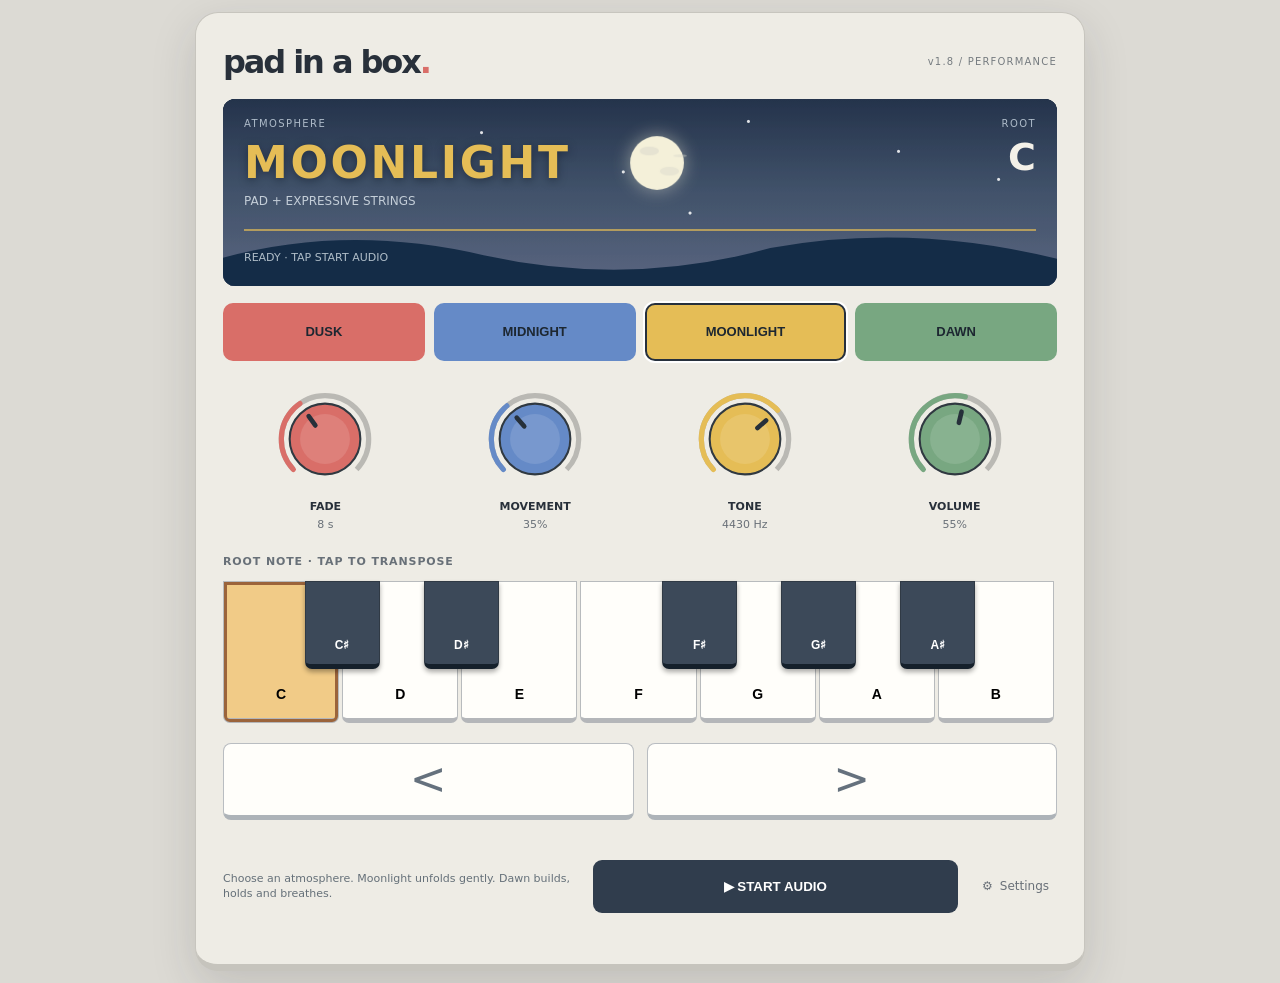
==== index.html @ be61c3ed "Restore compact Play page by removing full-viewport arrow expansion" ====
<!DOCTYPE html>
<html lang="en"><head><meta charset="utf-8"/><meta content="width=device-width,initial-scale=1,viewport-fit=cover" name="viewport"/><meta content="#eae8e1" name="theme-color"/><title>Pad in a Box · not Jack</title><style>.meter{display:block;font:12px ui-monospace,monospace;margin:8px 0;color:#45685c;}
:root{font:14px/1.4 system-ui,-apple-system,Segoe UI,sans-serif;color:#28303a;background:#dcdad4}*{box-sizing:border-box}body{margin:0;padding:12px;min-height:100vh;display:grid;place-items:center}.device{width:min(890px,100%);background:#eeece5;border:1px solid #c7c5be;border-bottom:7px solid #c6c4bd;border-radius:23px;padding:clamp(14px,3vw,27px);box-shadow:0 15px 45px #20222a25}.top{display:flex;justify-content:space-between;gap:8px;align-items:center;margin-bottom:14px}.brand{font-size:clamp(21px,4vw,32px);font-weight:800;letter-spacing:-.065em}.dot{color:#d96e68}.meta{font-size:10px;letter-spacing:.12em;color:#767c80}.display{--accent:#658ac7;background:#26303e;border-radius:12px;color:#f4f1e8;padding:18px 21px;min-height:145px;box-shadow:inset 0 3px 10px #12182385}.readout{display:flex;justify-content:space-between;align-items:start}.eyebrow{font-size:10px;letter-spacing:.14em;color:#aebbc9}.display h1{margin:1px 0 0;color:var(--accent);font-size:clamp(28px,5vw,44px);letter-spacing:.06em}.display .desc{font-size:12px;color:#c4ced8}.root-display{text-align:right}.root-display strong{font-size:38px}.wave{width:100%;height:28px;margin-top:6px}.status{font-size:11px;min-height:18px;color:#afbdc8}.stagebar{display:grid;grid-template-columns:repeat(4,1fr);gap:9px;margin:17px 0}.stage{min-height:58px;padding:8px 1px;border:2px solid transparent;border-radius:10px;background:var(--color);color:#1d2731;font-weight:800;font-size:clamp(10px,2vw,13px);cursor:pointer}.stage[aria-pressed=true]{border-color:#26303d;box-shadow:0 0 0 2px #fff}.stage.queued{outline:3px dashed #404a54;outline-offset:2px}.controls{display:grid;grid-template-columns:repeat(4,minmax(0,1fr));gap:5px;padding:9px 0}.control{text-align:center}.control label{display:block;font-size:11px;font-weight:700;margin-top:5px}.value{font-size:11px;color:#697078;margin-top:3px}.knob{appearance:none;border:0;background:none;width:min(100%,104px);aspect-ratio:1;display:block;margin:auto;padding:0;touch-action:none;cursor:ns-resize}.knob svg{width:100%;height:100%}.knob.adjusting .cap{stroke-width:4;filter:brightness(1.06)}.knob.adjusting{filter:drop-shadow(0 2px 4px #20222a45)}.knob .track{fill:none;stroke:#bab9b4;stroke-width:5}.knob .progress{fill:none;stroke:var(--accent);stroke-width:5;stroke-linecap:round}.knob .cap{fill:var(--accent);stroke:#303941;stroke-width:2}.knob .pointer{transform-origin:50px 50px;transform:rotate(var(--angle));stroke:#26303a;stroke-width:4.5;stroke-linecap:round}.legend{font-size:11px;letter-spacing:.08em;color:#687078;font-weight:800;margin:12px 0 8px}.keyboard{display:grid;grid-template-columns:repeat(12,minmax(0,1fr));gap:4px}.note{border:1px solid #b8bbbd;border-bottom:5px solid #b4b6b9;background:#fffefa;border-radius:6px;min-width:0;min-height:57px;font-size:clamp(8px,1.6vw,12px);font-weight:700;cursor:pointer}.note.black{background:#3c4959;color:#fff;border-color:#303a45}.note[aria-pressed=true]{outline:3px solid #d89b68;outline-offset:-4px}.stepper{display:grid;grid-template-columns:1fr 1fr;gap:13px;margin-top:19px}.step{min-height:77px;border:1.5px solid #b9bdc1;border-bottom:5px solid #adb3b8;background:#fffefa;border-radius:8px;font:400 44px/1 system-ui;color:#65717d;cursor:pointer;touch-action:manipulation}.step:disabled{opacity:.35;cursor:not-allowed}.step:active:not(:disabled){transform:translateY(2px);border-bottom-width:3px}.pending{height:22px;padding-top:5px;font-size:11px;color:#5f6974;text-align:center}.footer{display:flex;justify-content:space-between;align-items:center;gap:12px;margin-top:14px}.play{border:0;border-radius:9px;background:#303d4d;color:white;min-height:53px;min-width:150px;font-weight:800;cursor:pointer}.hint{font-size:11px;color:#657079;max-width:520px}.alert{font-size:11px;color:#b66a48;margin-top:9px;min-height:15px}button:focus-visible{outline:3px solid #e58f5d;outline-offset:3px}@media(max-width:550px){body{display:block;padding:5px}.device{border-radius:14px;padding:12px}.stagebar{gap:5px}.stage{min-height:51px}.display{padding:14px;min-height:129px}.knob{max-width:82px}.control label{font-size:10px}.note{min-height:54px}.stepper{gap:9px}.footer{flex-direction:column-reverse;align-items:stretch}.play{width:100%}.hint{text-align:center}}

.keyboard{display:block;position:relative;height:142px;margin:12px 0 20px;isolation:isolate}.keyboard .note{position:absolute;bottom:0;left:calc(var(--key-position)*100%/7);width:calc(100%/7 - 3px);height:142px;min-height:0;border-radius:0 0 7px 7px;display:flex;align-items:flex-end;justify-content:center;padding-bottom:16px;font-size:14px;touch-action:manipulation}.keyboard .note.black{z-index:2;top:0;bottom:auto;left:calc(var(--key-position)*100%/7 - 4.5%);width:9%;height:88px;min-height:0;border-bottom:5px solid #15202b;box-shadow:0 3px 5px #0005;padding-bottom:12px;font-size:12px}.keyboard .note[aria-pressed=true]{background:#f1cb87;outline:3px solid #9b643b;outline-offset:-4px}.keyboard .note.black[aria-pressed=true]{background:#92623f;color:#fff}.keyboard .note:focus-visible{outline:3px solid #db8849;outline-offset:-4px}.performance-footer{display:flex;align-items:center;gap:16px;margin-top:18px}.performance-footer .play{flex:1}.performance-footer .hint{flex:1}@media(max-width:550px){.keyboard{height:126px}.keyboard .note{height:126px}.keyboard .note.black{height:78px;font-size:10px}.performance-footer{flex-direction:column}.performance-footer .play{width:100%}}

.utility{display:flex;justify-content:flex-end;margin-top:8px}.settings{position:relative}.settings summary{list-style:none;cursor:pointer;min-height:44px;display:flex;align-items:center;gap:7px;color:#697078;font-size:12px;padding:8px}.settings summary::-webkit-details-marker{display:none}.settings-panel{position:absolute;right:0;bottom:100%;background:#fffefa;border:1px solid #c7c5be;border-radius:12px;padding:6px;min-width:170px;box-shadow:0 8px 24px #20222a25;z-index:5}.settings-panel a,.settings-panel button{display:flex;align-items:center;width:100%;min-height:44px;padding:10px 12px;font:inherit;color:#28303a;background:none;border:0;border-radius:7px;text-decoration:none;cursor:pointer;text-align:left}.settings-panel a:hover,.settings-panel button:hover{background:#eeece5}summary:focus-visible,a:focus-visible{outline:3px solid #e58f5d;outline-offset:2px}.help-dialog{width:min(540px,calc(100% - 24px));max-height:85vh;overflow:auto;border:1px solid #c7c5be;border-radius:18px;padding:24px;background:#eeece5;color:#28303a}.help-dialog::backdrop{background:#19212bab}.help-heading{display:flex;justify-content:space-between;align-items:center;gap:16px}.help-heading h2{margin:0;font-size:26px;letter-spacing:-.04em}.help-close{min-width:44px;min-height:44px;background:#fffefa;border:1px solid #c7c5be;border-radius:8px;cursor:pointer;font-size:22px}.help-dialog p{line-height:1.6}.help-stages{display:grid;gap:10px;margin:20px 0}.help-stage{border-left:5px solid var(--stage-color);background:#fffefa;border-radius:7px;padding:10px 14px}.help-stage strong{display:block}.help-stage p{margin:4px 0;font-size:13px}.help-brand{font-size:12px;color:#697078}

.performance-footer .utility{margin:0;flex:0 0 auto}.performance-footer .settings-panel{bottom:calc(100% + 10px)}
@media(max-width:700px),(max-height:500px){
 body{display:block;min-height:100dvh;padding-bottom:calc(100px + env(safe-area-inset-bottom,0px))}
 .performance-footer{position:fixed;left:0;right:0;bottom:0;z-index:10;margin:0;display:flex;flex-direction:row;align-items:center;gap:10px;background:#eeece5;border-top:1px solid #c7c5be;box-shadow:0 -4px 20px #20222a15;padding:10px max(12px,env(safe-area-inset-right,0px)) calc(10px + env(safe-area-inset-bottom,0px)) max(12px,env(safe-area-inset-left,0px))}
 .performance-footer .hint{display:none}.performance-footer .play{flex:1;width:auto;min-width:0;min-height:52px}.performance-footer .settings summary{min-height:48px}.performance-footer .utility{flex:0 0 auto}
 .device{margin:0 auto}.help-dialog{max-height:calc(100dvh - 32px)}
}
</style><link rel="stylesheet" href="sky.css?v=1.8"></head><body><main class="device"><header class="top"><div class="brand">pad in a box<span class="dot">.</span></div><div class="meta">v1.8 / PERFORMANCE</div></header><section class="display" id="display"><div class="sky-illustration" aria-hidden="true"><canvas class="sky-canvas" id="skyCanvas"></canvas><div class="sky-glow"></div><div class="sky-stars"></div><div class="sky-sun"></div><div class="sky-moon" id="skyMoon"></div><svg class="sky-hills" viewBox="0 0 800 130" preserveAspectRatio="none"><path d="M0 75 Q120 9 250 70 Q390 132 525 56 Q659 7 800 77 L800 130 L0 130 Z"/></svg></div><div class="readout"><div><div class="eyebrow">ATMOSPHERE</div><h1 id="stageTitle">MIDNIGHT</h1><div class="desc" id="stageDesc">QUIET DRONE · PAD ONLY</div></div><div class="root-display"><div class="eyebrow">ROOT</div><strong id="rootText">D</strong></div></div><svg aria-hidden="true" class="wave" preserveaspectratio="none" viewbox="0 0 500 28"><path d="M0 14 Q20 1 40 14 T80 14 T120 14 T160 14 T200 14 T240 14 T280 14 T320 14 T360 14 T400 14 T440 14 T480 14 T520 14" fill="none" stroke="var(--accent)" stroke-width="2"></path><path d="M0 14 Q13 23 26 14 T52 14 T78 14 T104 14 T130 14 T156 14 T182 14 T208 14 T234 14 T260 14 T286 14 T312 14 T338 14 T364 14 T390 14 T416 14 T442 14 T468 14 T494 14" fill="none" opacity=".4" stroke="var(--accent)"></path></svg><div class="status" id="status">READY · TAP START AUDIO</div></section><div class="stagebar" id="stagebar"><button class="stage" data-id="0" style="--color:#d96e68">DUSK</button><button class="stage" data-id="1" style="--color:#658ac7">MIDNIGHT</button><button class="stage" data-id="2" style="--color:#e5bd56">MOONLIGHT</button><button class="stage" data-id="3" style="--color:#78a781">DAWN</button></div><div class="controls" id="controls"></div><div class="legend">ROOT NOTE · TAP TO TRANSPOSE</div><div class="keyboard" id="keyboard"></div><div class="stepper"><button aria-label="Previous stage" class="step" id="left">&lt;</button><button aria-label="Next stage" class="step" id="right">&gt;</button></div><div aria-live="polite" class="pending" id="pending" role="status"></div><div class="performance-footer"><div class="hint">Choose an atmosphere. Moonlight unfolds gently. Dawn builds, holds and breathes.</div><button class="play" id="play">▶ START AUDIO</button><div class="utility"><details class="settings" id="settingsMenu"><summary aria-label="Settings"><span aria-hidden="true">⚙</span> Settings</summary><nav class="settings-panel" aria-label="Settings"><a href="mix.html">Mixer ↗</a><button type="button" id="openHelp">Help</button></nav></details></div></div><div class="alert" id="alert" role="alert"></div><span hidden="" id="celloPhrase"></span>
<dialog class="help-dialog" id="helpDialog" aria-labelledby="helpTitle"><div class="help-heading"><h2 id="helpTitle">pad in a box.</h2><button type="button" class="help-close" id="closeHelp" aria-label="Close help">×</button></div><div class="help-brand">by not Jack</div><p>Your solo musician’s companion—a generative keyboard player. Choose your key, tap Start Audio, and move between atmospheres as you play.</p><div class="help-stages"><div class="help-stage" style="--stage-color:#d96e68"><strong>Dusk · step left</strong><p>Drone and piano fill the space when you take a break from playing.</p></div><div class="help-stage" style="--stage-color:#658ac7"><strong>Midnight · your starting point</strong><p>A quiet drone to play over. The simplest accompaniment.</p></div><div class="help-stage" style="--stage-color:#e5bd56"><strong>Moonlight · open up</strong><p>Cello and violin join the drone. Try it for a chorus. The cello opens on the upper root.</p></div><div class="help-stage" style="--stage-color:#78a781"><strong>Dawn · lift further</strong><p>Organ and strings build together, with high tremolos at the peak. In Mixer, adjust Dawn timing or hold the peak for a longer bridge.</p></div></div><p><strong>Fade</strong> controls how slowly sounds leave. <strong>Movement</strong> adds motion to the drone. <strong>Tone</strong> opens or closes the overall low-pass filter. <strong>Volume</strong> sets the output level.</p><p>Use Left/Down to move back a stage and Right/Up to move forward. Arrow keys adjust a focused knob. Use the piano keys to choose your song’s key. In <strong>Settings → Mixer</strong>, balance the instruments and copy or export your mix recipe.</p></dialog></main><script src="mix-core.js?v=1.9"></script><script src="app.js?v=1.9"></script><script src="violin-ui.js?v=1.7"></script><script src="ensemble.js?v=1.7.2"></script><script src="performance-ui.js?v=2"></script><script src="sky.js?v=1.8"></script><script type="module" src="performance-strings.js?v=3"></script><script src="audio-waveform.js?v=1"></script><script src="stage-keys.js?v=1"></script></body></html>
---- sky.css ----
/* Stage sky: visual-only layer, independent of the original Web Audio engine. */
.device{--sky:#658ac7;--skydeep:#192e4c;--horizon:#355c88;--stage-accent:#658ac7;transition:box-shadow 1.8s ease}
.device[data-sky="0"]{--sky:#d96e68;--skydeep:#623f58;--horizon:#9d6566;--stage-accent:#d96e68}
.device[data-sky="1"]{--sky:#658ac7;--skydeep:#12253d;--horizon:#294566;--stage-accent:#658ac7}
.device[data-sky="2"]{--sky:#e5bd56;--skydeep:#25344c;--horizon:#5a6580;--stage-accent:#e5bd56}
.device[data-sky="3"]{--sky:#78a781;--skydeep:#569aa6;--horizon:#a1bfa3;--stage-accent:#78a781}
.display{position:relative;overflow:hidden;isolation:isolate;background:#12253d;min-height:185px}
.display:before{content:"";position:absolute;inset:0;z-index:-2;background:transparent}
.sky-illustration{position:absolute;inset:0;z-index:-1;pointer-events:none;overflow:hidden;background:#12253d}.sky-canvas{position:absolute;inset:0;width:100%;height:100%;display:block;z-index:0}
.sky-glow{position:absolute;inset:0;z-index:1;background:radial-gradient(ellipse at 50% 90%,#ffe6ac 0%,transparent 65%);opacity:0;transition:opacity 5.2s ease}.device[data-sky="0"] .sky-glow{opacity:.17}.device[data-sky="3"] .sky-glow{opacity:.22}
.sky-stars{position:absolute;inset:0;z-index:1;background-image:radial-gradient(circle at 12% 30%,#fff 1px,transparent 2px),radial-gradient(circle at 31% 18%,#fff 1px,transparent 2px),radial-gradient(circle at 48% 39%,#fff 1px,transparent 2px),radial-gradient(circle at 63% 12%,#fff 1px,transparent 2px),radial-gradient(circle at 81% 28%,#fff 1px,transparent 2px),radial-gradient(circle at 93% 43%,#fff 1px,transparent 2px),radial-gradient(circle at 56% 61%,#fff 1px,transparent 2px);opacity:0;transition:opacity 4s ease}
.sky-hills{position:absolute;bottom:-1px;left:0;width:100%;height:36%;fill:#142c47;opacity:1;z-index:3;transition:fill 4.8s ease}
.sky-sun,.sky-moon{position:absolute;border-radius:50%;left:49%;top:25%;z-index:2;will-change:transform,opacity;transition:transform 4.6s cubic-bezier(.36,0,.22,1),opacity 4.6s ease,background-color 4.6s ease}
.sky-sun{width:82px;height:82px;background:#ffe4a1;box-shadow:0 0 40px #ffd57b7a}
.sky-moon{width:56px;height:56px;background:#f4f0d9;box-shadow:0 0 19px #f4f0d977}
.sky-moon:before{content:"";position:absolute;inset:11px 26px 36px 10px;border-radius:50%;background:#d9d8cc88;box-shadow:21px 21px 0 0 #d9d8cc77,32px 5px 0 -3px #d9d8cc77}
/* The sun is anchored over the centre valley across every stage.
   Dusk -> Midnight: it drops straight behind the hills.
   Moonlight -> Dawn: it rises straight up from behind the hills.
   The mountains paint ABOVE both orbs to obscure them at the horizon. */
.device[data-orbs="0"] .sky-sun{opacity:1;transform:translate(-50%,88px)}
.device[data-orbs="1"] .sky-sun{opacity:0;transform:translate(-50%,174px)}
.device[data-orbs="2"] .sky-sun{opacity:0;transform:translate(-50%,174px)}
.device[data-orbs="3"] .sky-sun{opacity:1;transform:translate(-50%,38px)}
/* Moon traces an arc into view from behind the mountain silhouette. */
.device[data-sky="0"] .sky-moon{opacity:0;transform:translate(96px,170px) scale(.8)}
.device[data-sky="1"] .sky-moon{opacity:0;transform:translate(96px,170px) scale(.8)}
.device[data-sky="2"] .sky-moon{opacity:1;transform:translate(-3px,-11px) scale(.96)}
.device[data-sky="3"] .sky-moon{opacity:0;transform:translate(-92px,-108px) scale(.82)}
.device[data-sky="1"] .sky-stars,.device[data-sky="2"] .sky-stars{opacity:.85}.device[data-sky="3"] .sky-stars{opacity:.18}
.device[data-sky="0"] .sky-hills{fill:#53384a}.device[data-sky="3"] .sky-hills{fill:#387f81}
.display .readout,.display .wave,.display .status{position:relative;z-index:1}.display .readout{min-height:93px}.display .readout h1{text-shadow:0 2px 8px #111a2988;transition:color 4.6s ease}.display .desc,.display .eyebrow,.display .root-display strong,.display .status{transition:color 4.6s ease}.display .wave{opacity:.68}.display .wave path{transition:stroke 4.6s ease,opacity 4.6s ease}

@media(max-width:570px){.display{min-height:165px}.sky-sun{width:62px;height:62px}.sky-moon{width:44px;height:44px}.meta{display:none}}
@media(prefers-reduced-motion:reduce){.sky-sun,.sky-moon,.sky-stars,.sky-glow,.display,.display:before,.display .wave path,.display .readout h1,.display .desc,.display .eyebrow,.display .root-display strong,.display .status,.sky-hills{transition-duration:.01ms!important}}
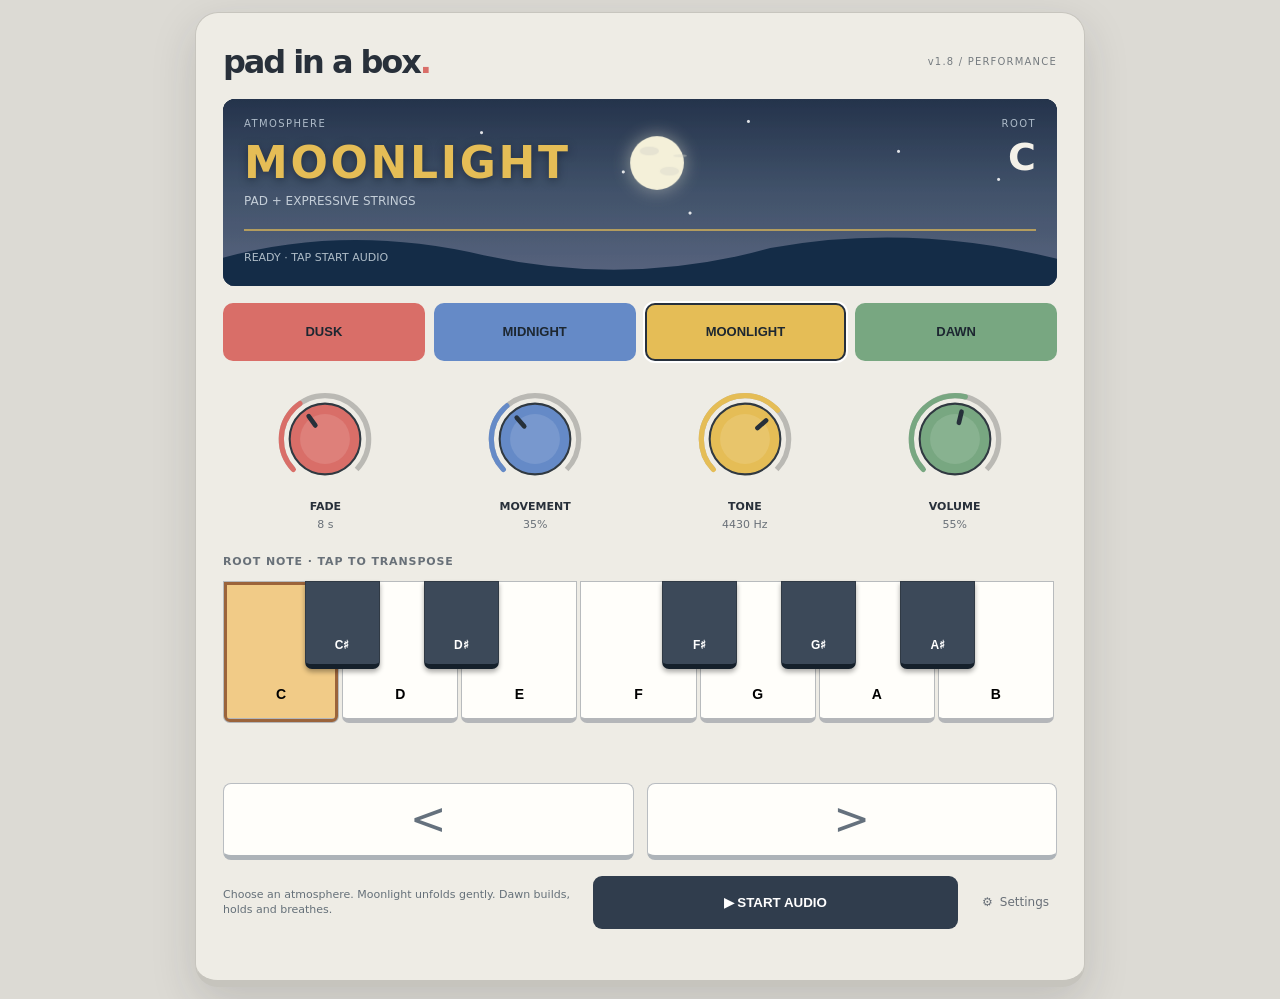
==== commit 3fdd24a0: "Keep previous and next stage controls visible in mobile transport bar" ====
--- a/index.html
+++ b/index.html
@@ -13,5 +13,16 @@
  .performance-footer .hint{display:none}.performance-footer .play{flex:1;width:auto;min-width:0;min-height:52px}.performance-footer .settings summary{min-height:48px}.performance-footer .utility{flex:0 0 auto}
  .device{margin:0 auto}.help-dialog{max-height:calc(100dvh - 32px)}
 }
-</style><link rel="stylesheet" href="sky.css?v=1.8"></head><body><main class="device"><header class="top"><div class="brand">pad in a box<span class="dot">.</span></div><div class="meta">v1.8 / PERFORMANCE</div></header><section class="display" id="display"><div class="sky-illustration" aria-hidden="true"><canvas class="sky-canvas" id="skyCanvas"></canvas><div class="sky-glow"></div><div class="sky-stars"></div><div class="sky-sun"></div><div class="sky-moon" id="skyMoon"></div><svg class="sky-hills" viewBox="0 0 800 130" preserveAspectRatio="none"><path d="M0 75 Q120 9 250 70 Q390 132 525 56 Q659 7 800 77 L800 130 L0 130 Z"/></svg></div><div class="readout"><div><div class="eyebrow">ATMOSPHERE</div><h1 id="stageTitle">MIDNIGHT</h1><div class="desc" id="stageDesc">QUIET DRONE · PAD ONLY</div></div><div class="root-display"><div class="eyebrow">ROOT</div><strong id="rootText">D</strong></div></div><svg aria-hidden="true" class="wave" preserveaspectratio="none" viewbox="0 0 500 28"><path d="M0 14 Q20 1 40 14 T80 14 T120 14 T160 14 T200 14 T240 14 T280 14 T320 14 T360 14 T400 14 T440 14 T480 14 T520 14" fill="none" stroke="var(--accent)" stroke-width="2"></path><path d="M0 14 Q13 23 26 14 T52 14 T78 14 T104 14 T130 14 T156 14 T182 14 T208 14 T234 14 T260 14 T286 14 T312 14 T338 14 T364 14 T390 14 T416 14 T442 14 T468 14 T494 14" fill="none" opacity=".4" stroke="var(--accent)"></path></svg><div class="status" id="status">READY · TAP START AUDIO</div></section><div class="stagebar" id="stagebar"><button class="stage" data-id="0" style="--color:#d96e68">DUSK</button><button class="stage" data-id="1" style="--color:#658ac7">MIDNIGHT</button><button class="stage" data-id="2" style="--color:#e5bd56">MOONLIGHT</button><button class="stage" data-id="3" style="--color:#78a781">DAWN</button></div><div class="controls" id="controls"></div><div class="legend">ROOT NOTE · TAP TO TRANSPOSE</div><div class="keyboard" id="keyboard"></div><div class="stepper"><button aria-label="Previous stage" class="step" id="left">&lt;</button><button aria-label="Next stage" class="step" id="right">&gt;</button></div><div aria-live="polite" class="pending" id="pending" role="status"></div><div class="performance-footer"><div class="hint">Choose an atmosphere. Moonlight unfolds gently. Dawn builds, holds and breathes.</div><button class="play" id="play">▶ START AUDIO</button><div class="utility"><details class="settings" id="settingsMenu"><summary aria-label="Settings"><span aria-hidden="true">⚙</span> Settings</summary><nav class="settings-panel" aria-label="Settings"><a href="mix.html">Mixer ↗</a><button type="button" id="openHelp">Help</button></nav></details></div></div><div class="alert" id="alert" role="alert"></div><span hidden="" id="celloPhrase"></span>
+</style><link rel="stylesheet" href="sky.css?v=1.8"><style>
+/* Keep stage stepping reachable above the mobile transport and Safari safe area. */
+.performance-footer{flex-wrap:wrap}
+.performance-footer>.stepper{flex:0 0 100%;width:100%;margin:0}
+@media(max-width:700px),(max-height:500px){
+ body{padding-bottom:calc(160px + env(safe-area-inset-bottom,0px))}
+ .performance-footer{display:grid;grid-template-columns:minmax(0,1fr) auto;gap:8px 10px}
+ .performance-footer>.stepper{grid-column:1/-1;display:grid;grid-template-columns:1fr 1fr;gap:10px;margin:0}
+ .performance-footer .step{height:52px;min-height:52px;font-size:32px;color:#65717d}
+ .performance-footer .play{width:100%}
+}
+</style></head><body><main class="device"><header class="top"><div class="brand">pad in a box<span class="dot">.</span></div><div class="meta">v1.8 / PERFORMANCE</div></header><section class="display" id="display"><div class="sky-illustration" aria-hidden="true"><canvas class="sky-canvas" id="skyCanvas"></canvas><div class="sky-glow"></div><div class="sky-stars"></div><div class="sky-sun"></div><div class="sky-moon" id="skyMoon"></div><svg class="sky-hills" viewBox="0 0 800 130" preserveAspectRatio="none"><path d="M0 75 Q120 9 250 70 Q390 132 525 56 Q659 7 800 77 L800 130 L0 130 Z"/></svg></div><div class="readout"><div><div class="eyebrow">ATMOSPHERE</div><h1 id="stageTitle">MIDNIGHT</h1><div class="desc" id="stageDesc">QUIET DRONE · PAD ONLY</div></div><div class="root-display"><div class="eyebrow">ROOT</div><strong id="rootText">D</strong></div></div><svg aria-hidden="true" class="wave" preserveaspectratio="none" viewbox="0 0 500 28"><path d="M0 14 Q20 1 40 14 T80 14 T120 14 T160 14 T200 14 T240 14 T280 14 T320 14 T360 14 T400 14 T440 14 T480 14 T520 14" fill="none" stroke="var(--accent)" stroke-width="2"></path><path d="M0 14 Q13 23 26 14 T52 14 T78 14 T104 14 T130 14 T156 14 T182 14 T208 14 T234 14 T260 14 T286 14 T312 14 T338 14 T364 14 T390 14 T416 14 T442 14 T468 14 T494 14" fill="none" opacity=".4" stroke="var(--accent)"></path></svg><div class="status" id="status">READY · TAP START AUDIO</div></section><div class="stagebar" id="stagebar"><button class="stage" data-id="0" style="--color:#d96e68">DUSK</button><button class="stage" data-id="1" style="--color:#658ac7">MIDNIGHT</button><button class="stage" data-id="2" style="--color:#e5bd56">MOONLIGHT</button><button class="stage" data-id="3" style="--color:#78a781">DAWN</button></div><div class="controls" id="controls"></div><div class="legend">ROOT NOTE · TAP TO TRANSPOSE</div><div class="keyboard" id="keyboard"></div><div aria-live="polite" class="pending" id="pending" role="status"></div><div class="performance-footer"><div class="stepper"><button aria-label="Previous stage" class="step" id="left">&lt;</button><button aria-label="Next stage" class="step" id="right">&gt;</button></div><div class="hint">Choose an atmosphere. Moonlight unfolds gently. Dawn builds, holds and breathes.</div><button class="play" id="play">▶ START AUDIO</button><div class="utility"><details class="settings" id="settingsMenu"><summary aria-label="Settings"><span aria-hidden="true">⚙</span> Settings</summary><nav class="settings-panel" aria-label="Settings"><a href="mix.html">Mixer ↗</a><button type="button" id="openHelp">Help</button></nav></details></div></div><div class="alert" id="alert" role="alert"></div><span hidden="" id="celloPhrase"></span>
 <dialog class="help-dialog" id="helpDialog" aria-labelledby="helpTitle"><div class="help-heading"><h2 id="helpTitle">pad in a box.</h2><button type="button" class="help-close" id="closeHelp" aria-label="Close help">×</button></div><div class="help-brand">by not Jack</div><p>Your solo musician’s companion—a generative keyboard player. Choose your key, tap Start Audio, and move between atmospheres as you play.</p><div class="help-stages"><div class="help-stage" style="--stage-color:#d96e68"><strong>Dusk · step left</strong><p>Drone and piano fill the space when you take a break from playing.</p></div><div class="help-stage" style="--stage-color:#658ac7"><strong>Midnight · your starting point</strong><p>A quiet drone to play over. The simplest accompaniment.</p></div><div class="help-stage" style="--stage-color:#e5bd56"><strong>Moonlight · open up</strong><p>Cello and violin join the drone. Try it for a chorus. The cello opens on the upper root.</p></div><div class="help-stage" style="--stage-color:#78a781"><strong>Dawn · lift further</strong><p>Organ and strings build together, with high tremolos at the peak. In Mixer, adjust Dawn timing or hold the peak for a longer bridge.</p></div></div><p><strong>Fade</strong> controls how slowly sounds leave. <strong>Movement</strong> adds motion to the drone. <strong>Tone</strong> opens or closes the overall low-pass filter. <strong>Volume</strong> sets the output level.</p><p>Use Left/Down to move back a stage and Right/Up to move forward. Arrow keys adjust a focused knob. Use the piano keys to choose your song’s key. In <strong>Settings → Mixer</strong>, balance the instruments and copy or export your mix recipe.</p></dialog></main><script src="mix-core.js?v=1.9"></script><script src="app.js?v=1.9"></script><script src="violin-ui.js?v=1.7"></script><script src="ensemble.js?v=1.7.2"></script><script src="performance-ui.js?v=2"></script><script src="sky.js?v=1.8"></script><script type="module" src="performance-strings.js?v=3"></script><script src="audio-waveform.js?v=1"></script><script src="stage-keys.js?v=1"></script></body></html>
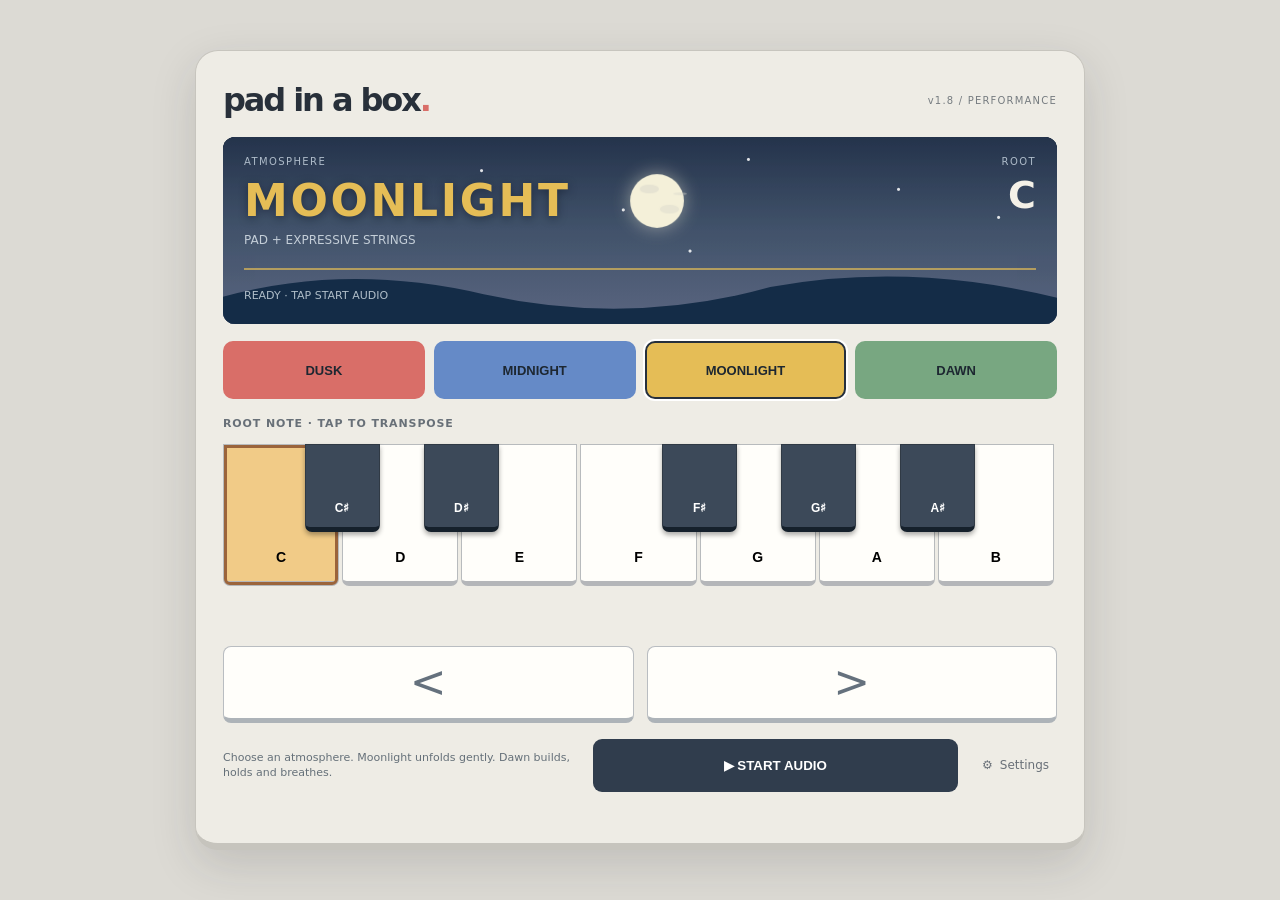
==== commit 34a207fa: "Move knobs below keyboard, hide on short screens, and move Mixer to direct /mixer route" ====
--- a/index.html
+++ b/index.html
@@ -24,5 +24,5 @@
  .performance-footer .step{height:52px;min-height:52px;font-size:32px;color:#65717d}
  .performance-footer .play{width:100%}
 }
-</style></head><body><main class="device"><header class="top"><div class="brand">pad in a box<span class="dot">.</span></div><div class="meta">v1.8 / PERFORMANCE</div></header><section class="display" id="display"><div class="sky-illustration" aria-hidden="true"><canvas class="sky-canvas" id="skyCanvas"></canvas><div class="sky-glow"></div><div class="sky-stars"></div><div class="sky-sun"></div><div class="sky-moon" id="skyMoon"></div><svg class="sky-hills" viewBox="0 0 800 130" preserveAspectRatio="none"><path d="M0 75 Q120 9 250 70 Q390 132 525 56 Q659 7 800 77 L800 130 L0 130 Z"/></svg></div><div class="readout"><div><div class="eyebrow">ATMOSPHERE</div><h1 id="stageTitle">MIDNIGHT</h1><div class="desc" id="stageDesc">QUIET DRONE · PAD ONLY</div></div><div class="root-display"><div class="eyebrow">ROOT</div><strong id="rootText">D</strong></div></div><svg aria-hidden="true" class="wave" preserveaspectratio="none" viewbox="0 0 500 28"><path d="M0 14 Q20 1 40 14 T80 14 T120 14 T160 14 T200 14 T240 14 T280 14 T320 14 T360 14 T400 14 T440 14 T480 14 T520 14" fill="none" stroke="var(--accent)" stroke-width="2"></path><path d="M0 14 Q13 23 26 14 T52 14 T78 14 T104 14 T130 14 T156 14 T182 14 T208 14 T234 14 T260 14 T286 14 T312 14 T338 14 T364 14 T390 14 T416 14 T442 14 T468 14 T494 14" fill="none" opacity=".4" stroke="var(--accent)"></path></svg><div class="status" id="status">READY · TAP START AUDIO</div></section><div class="stagebar" id="stagebar"><button class="stage" data-id="0" style="--color:#d96e68">DUSK</button><button class="stage" data-id="1" style="--color:#658ac7">MIDNIGHT</button><button class="stage" data-id="2" style="--color:#e5bd56">MOONLIGHT</button><button class="stage" data-id="3" style="--color:#78a781">DAWN</button></div><div class="controls" id="controls"></div><div class="legend">ROOT NOTE · TAP TO TRANSPOSE</div><div class="keyboard" id="keyboard"></div><div aria-live="polite" class="pending" id="pending" role="status"></div><div class="performance-footer"><div class="stepper"><button aria-label="Previous stage" class="step" id="left">&lt;</button><button aria-label="Next stage" class="step" id="right">&gt;</button></div><div class="hint">Choose an atmosphere. Moonlight unfolds gently. Dawn builds, holds and breathes.</div><button class="play" id="play">▶ START AUDIO</button><div class="utility"><details class="settings" id="settingsMenu"><summary aria-label="Settings"><span aria-hidden="true">⚙</span> Settings</summary><nav class="settings-panel" aria-label="Settings"><a href="mix.html">Mixer ↗</a><button type="button" id="openHelp">Help</button></nav></details></div></div><div class="alert" id="alert" role="alert"></div><span hidden="" id="celloPhrase"></span>
-<dialog class="help-dialog" id="helpDialog" aria-labelledby="helpTitle"><div class="help-heading"><h2 id="helpTitle">pad in a box.</h2><button type="button" class="help-close" id="closeHelp" aria-label="Close help">×</button></div><div class="help-brand">by not Jack</div><p>Your solo musician’s companion—a generative keyboard player. Choose your key, tap Start Audio, and move between atmospheres as you play.</p><div class="help-stages"><div class="help-stage" style="--stage-color:#d96e68"><strong>Dusk · step left</strong><p>Drone and piano fill the space when you take a break from playing.</p></div><div class="help-stage" style="--stage-color:#658ac7"><strong>Midnight · your starting point</strong><p>A quiet drone to play over. The simplest accompaniment.</p></div><div class="help-stage" style="--stage-color:#e5bd56"><strong>Moonlight · open up</strong><p>Cello and violin join the drone. Try it for a chorus. The cello opens on the upper root.</p></div><div class="help-stage" style="--stage-color:#78a781"><strong>Dawn · lift further</strong><p>Organ and strings build together, with high tremolos at the peak. In Mixer, adjust Dawn timing or hold the peak for a longer bridge.</p></div></div><p><strong>Fade</strong> controls how slowly sounds leave. <strong>Movement</strong> adds motion to the drone. <strong>Tone</strong> opens or closes the overall low-pass filter. <strong>Volume</strong> sets the output level.</p><p>Use Left/Down to move back a stage and Right/Up to move forward. Arrow keys adjust a focused knob. Use the piano keys to choose your song’s key. In <strong>Settings → Mixer</strong>, balance the instruments and copy or export your mix recipe.</p></dialog></main><script src="mix-core.js?v=1.9"></script><script src="app.js?v=1.9"></script><script src="violin-ui.js?v=1.7"></script><script src="ensemble.js?v=1.7.2"></script><script src="performance-ui.js?v=2"></script><script src="sky.js?v=1.8"></script><script type="module" src="performance-strings.js?v=3"></script><script src="audio-waveform.js?v=1"></script><script src="stage-keys.js?v=1"></script></body></html>+</style><style>#controls[hidden]{display:none!important}</style></head><body><main class="device"><header class="top"><div class="brand">pad in a box<span class="dot">.</span></div><div class="meta">v1.8 / PERFORMANCE</div></header><section class="display" id="display"><div class="sky-illustration" aria-hidden="true"><canvas class="sky-canvas" id="skyCanvas"></canvas><div class="sky-glow"></div><div class="sky-stars"></div><div class="sky-sun"></div><div class="sky-moon" id="skyMoon"></div><svg class="sky-hills" viewBox="0 0 800 130" preserveAspectRatio="none"><path d="M0 75 Q120 9 250 70 Q390 132 525 56 Q659 7 800 77 L800 130 L0 130 Z"/></svg></div><div class="readout"><div><div class="eyebrow">ATMOSPHERE</div><h1 id="stageTitle">MIDNIGHT</h1><div class="desc" id="stageDesc">QUIET DRONE · PAD ONLY</div></div><div class="root-display"><div class="eyebrow">ROOT</div><strong id="rootText">D</strong></div></div><svg aria-hidden="true" class="wave" preserveaspectratio="none" viewbox="0 0 500 28"><path d="M0 14 Q20 1 40 14 T80 14 T120 14 T160 14 T200 14 T240 14 T280 14 T320 14 T360 14 T400 14 T440 14 T480 14 T520 14" fill="none" stroke="var(--accent)" stroke-width="2"></path><path d="M0 14 Q13 23 26 14 T52 14 T78 14 T104 14 T130 14 T156 14 T182 14 T208 14 T234 14 T260 14 T286 14 T312 14 T338 14 T364 14 T390 14 T416 14 T442 14 T468 14 T494 14" fill="none" opacity=".4" stroke="var(--accent)"></path></svg><div class="status" id="status">READY · TAP START AUDIO</div></section><div class="stagebar" id="stagebar"><button class="stage" data-id="0" style="--color:#d96e68">DUSK</button><button class="stage" data-id="1" style="--color:#658ac7">MIDNIGHT</button><button class="stage" data-id="2" style="--color:#e5bd56">MOONLIGHT</button><button class="stage" data-id="3" style="--color:#78a781">DAWN</button></div><div class="legend">ROOT NOTE · TAP TO TRANSPOSE</div><div class="keyboard" id="keyboard"></div><div class="controls" id="controls"></div><div aria-live="polite" class="pending" id="pending" role="status"></div><div class="performance-footer"><div class="stepper"><button aria-label="Previous stage" class="step" id="left">&lt;</button><button aria-label="Next stage" class="step" id="right">&gt;</button></div><div class="hint">Choose an atmosphere. Moonlight unfolds gently. Dawn builds, holds and breathes.</div><button class="play" id="play">▶ START AUDIO</button><div class="utility"><details class="settings" id="settingsMenu"><summary aria-label="Settings"><span aria-hidden="true">⚙</span> Settings</summary><nav class="settings-panel" aria-label="Settings"><button type="button" id="openHelp">Help</button></nav></details></div></div><div class="alert" id="alert" role="alert"></div><span hidden="" id="celloPhrase"></span>
+<dialog class="help-dialog" id="helpDialog" aria-labelledby="helpTitle"><div class="help-heading"><h2 id="helpTitle">pad in a box.</h2><button type="button" class="help-close" id="closeHelp" aria-label="Close help">×</button></div><div class="help-brand">by not Jack</div><p>Your solo musician’s companion—a generative keyboard player. Choose your key, tap Start Audio, and move between atmospheres as you play.</p><div class="help-stages"><div class="help-stage" style="--stage-color:#d96e68"><strong>Dusk · step left</strong><p>Drone and piano fill the space when you take a break from playing.</p></div><div class="help-stage" style="--stage-color:#658ac7"><strong>Midnight · your starting point</strong><p>A quiet drone to play over. The simplest accompaniment.</p></div><div class="help-stage" style="--stage-color:#e5bd56"><strong>Moonlight · open up</strong><p>Cello and violin join the drone. Try it for a chorus. The cello opens on the upper root.</p></div><div class="help-stage" style="--stage-color:#78a781"><strong>Dawn · lift further</strong><p>Organ and strings build together, with high tremolos at the peak.</p></div></div><p><strong>Fade</strong> controls how slowly sounds leave. <strong>Movement</strong> adds motion to the drone. <strong>Tone</strong> opens or closes the overall low-pass filter. <strong>Volume</strong> sets the output level.</p><p>Use Left/Down to move back a stage and Right/Up to move forward. Arrow keys adjust a focused knob. Use the piano keys to choose your song’s key.</p></dialog></main><script src="mix-core.js?v=1.9"></script><script src="app.js?v=1.9"></script><script src="violin-ui.js?v=1.7"></script><script src="ensemble.js?v=1.7.2"></script><script src="performance-ui.js?v=2"></script><script src="sky.js?v=1.8"></script><script type="module" src="performance-strings.js?v=3"></script><script src="audio-waveform.js?v=1"></script><script src="stage-keys.js?v=1"></script><script src="play-fit.js?v=1"></script></body></html>
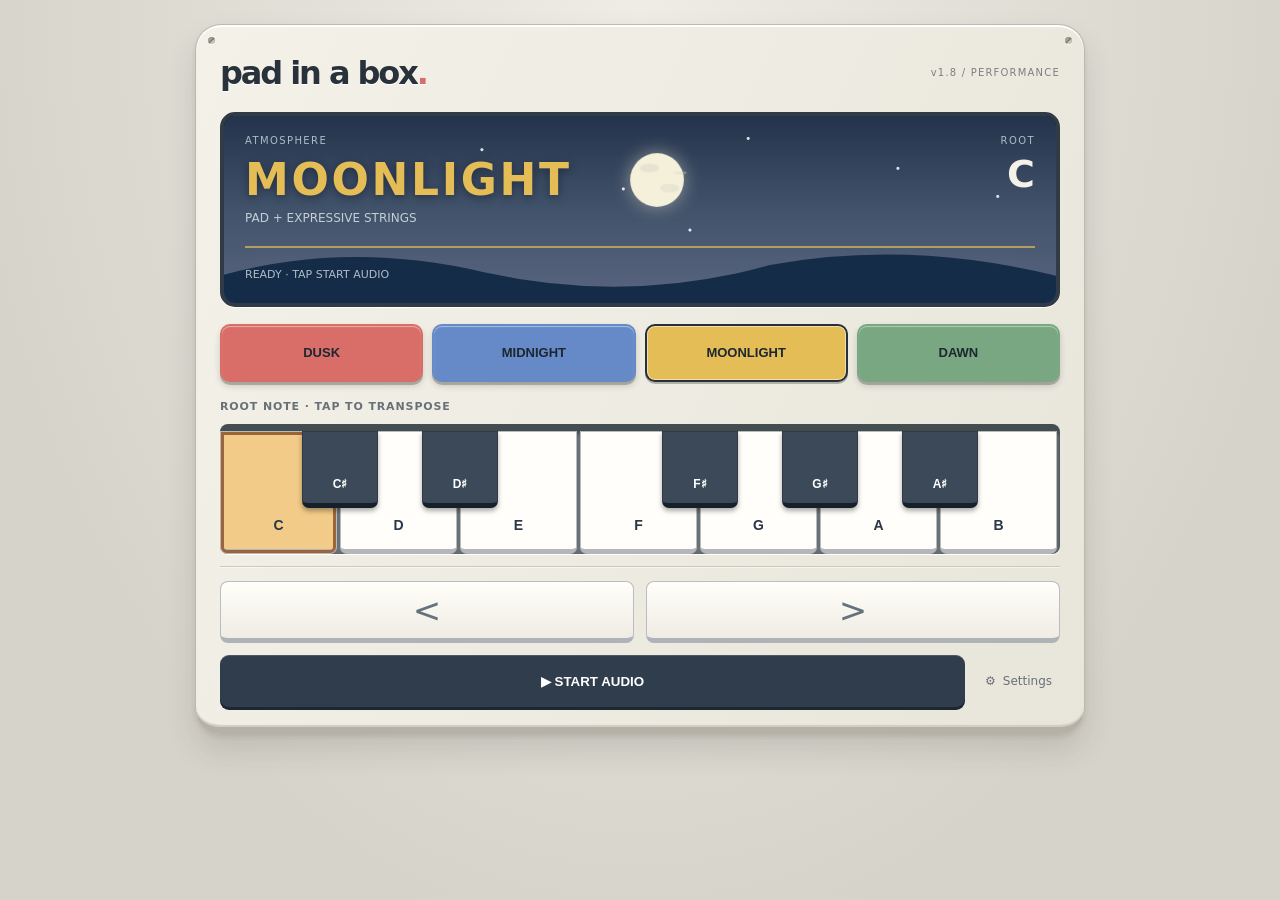
==== commit d4ee96c5: "Add tactile cream enclosure and compact unified phone controls" ====
--- a/index.html
+++ b/index.html
@@ -24,5 +24,5 @@
  .performance-footer .step{height:52px;min-height:52px;font-size:32px;color:#65717d}
  .performance-footer .play{width:100%}
 }
-</style><style>#controls[hidden]{display:none!important}</style></head><body><main class="device"><header class="top"><div class="brand">pad in a box<span class="dot">.</span></div><div class="meta">v1.8 / PERFORMANCE</div></header><section class="display" id="display"><div class="sky-illustration" aria-hidden="true"><canvas class="sky-canvas" id="skyCanvas"></canvas><div class="sky-glow"></div><div class="sky-stars"></div><div class="sky-sun"></div><div class="sky-moon" id="skyMoon"></div><svg class="sky-hills" viewBox="0 0 800 130" preserveAspectRatio="none"><path d="M0 75 Q120 9 250 70 Q390 132 525 56 Q659 7 800 77 L800 130 L0 130 Z"/></svg></div><div class="readout"><div><div class="eyebrow">ATMOSPHERE</div><h1 id="stageTitle">MIDNIGHT</h1><div class="desc" id="stageDesc">QUIET DRONE · PAD ONLY</div></div><div class="root-display"><div class="eyebrow">ROOT</div><strong id="rootText">D</strong></div></div><svg aria-hidden="true" class="wave" preserveaspectratio="none" viewbox="0 0 500 28"><path d="M0 14 Q20 1 40 14 T80 14 T120 14 T160 14 T200 14 T240 14 T280 14 T320 14 T360 14 T400 14 T440 14 T480 14 T520 14" fill="none" stroke="var(--accent)" stroke-width="2"></path><path d="M0 14 Q13 23 26 14 T52 14 T78 14 T104 14 T130 14 T156 14 T182 14 T208 14 T234 14 T260 14 T286 14 T312 14 T338 14 T364 14 T390 14 T416 14 T442 14 T468 14 T494 14" fill="none" opacity=".4" stroke="var(--accent)"></path></svg><div class="status" id="status">READY · TAP START AUDIO</div></section><div class="stagebar" id="stagebar"><button class="stage" data-id="0" style="--color:#d96e68">DUSK</button><button class="stage" data-id="1" style="--color:#658ac7">MIDNIGHT</button><button class="stage" data-id="2" style="--color:#e5bd56">MOONLIGHT</button><button class="stage" data-id="3" style="--color:#78a781">DAWN</button></div><div class="legend">ROOT NOTE · TAP TO TRANSPOSE</div><div class="keyboard" id="keyboard"></div><div class="controls" id="controls"></div><div aria-live="polite" class="pending" id="pending" role="status"></div><div class="performance-footer"><div class="stepper"><button aria-label="Previous stage" class="step" id="left">&lt;</button><button aria-label="Next stage" class="step" id="right">&gt;</button></div><div class="hint">Choose an atmosphere. Moonlight unfolds gently. Dawn builds, holds and breathes.</div><button class="play" id="play">▶ START AUDIO</button><div class="utility"><details class="settings" id="settingsMenu"><summary aria-label="Settings"><span aria-hidden="true">⚙</span> Settings</summary><nav class="settings-panel" aria-label="Settings"><button type="button" id="openHelp">Help</button></nav></details></div></div><div class="alert" id="alert" role="alert"></div><span hidden="" id="celloPhrase"></span>
-<dialog class="help-dialog" id="helpDialog" aria-labelledby="helpTitle"><div class="help-heading"><h2 id="helpTitle">pad in a box.</h2><button type="button" class="help-close" id="closeHelp" aria-label="Close help">×</button></div><div class="help-brand">by not Jack</div><p>Your solo musician’s companion—a generative keyboard player. Choose your key, tap Start Audio, and move between atmospheres as you play.</p><div class="help-stages"><div class="help-stage" style="--stage-color:#d96e68"><strong>Dusk · step left</strong><p>Drone and piano fill the space when you take a break from playing.</p></div><div class="help-stage" style="--stage-color:#658ac7"><strong>Midnight · your starting point</strong><p>A quiet drone to play over. The simplest accompaniment.</p></div><div class="help-stage" style="--stage-color:#e5bd56"><strong>Moonlight · open up</strong><p>Cello and violin join the drone. Try it for a chorus. The cello opens on the upper root.</p></div><div class="help-stage" style="--stage-color:#78a781"><strong>Dawn · lift further</strong><p>Organ and strings build together, with high tremolos at the peak.</p></div></div><p><strong>Fade</strong> controls how slowly sounds leave. <strong>Movement</strong> adds motion to the drone. <strong>Tone</strong> opens or closes the overall low-pass filter. <strong>Volume</strong> sets the output level.</p><p>Use Left/Down to move back a stage and Right/Up to move forward. Arrow keys adjust a focused knob. Use the piano keys to choose your song’s key.</p></dialog></main><script src="mix-core.js?v=1.9"></script><script src="app.js?v=1.9"></script><script src="violin-ui.js?v=1.7"></script><script src="ensemble.js?v=1.7.2"></script><script src="performance-ui.js?v=2"></script><script src="sky.js?v=1.8"></script><script type="module" src="performance-strings.js?v=3"></script><script src="audio-waveform.js?v=1"></script><script src="stage-keys.js?v=1"></script><script src="play-fit.js?v=1"></script></body></html>+</style><style>#controls[hidden]{display:none!important}</style><link rel="stylesheet" href="enclosure.css?v=1"></head><body><main class="device"><header class="top"><div class="brand">pad in a box<span class="dot">.</span></div><div class="meta">v1.8 / PERFORMANCE</div></header><section class="display" id="display"><div class="sky-illustration" aria-hidden="true"><canvas class="sky-canvas" id="skyCanvas"></canvas><div class="sky-glow"></div><div class="sky-stars"></div><div class="sky-sun"></div><div class="sky-moon" id="skyMoon"></div><svg class="sky-hills" viewBox="0 0 800 130" preserveAspectRatio="none"><path d="M0 75 Q120 9 250 70 Q390 132 525 56 Q659 7 800 77 L800 130 L0 130 Z"/></svg></div><div class="readout"><div><div class="eyebrow">ATMOSPHERE</div><h1 id="stageTitle">MIDNIGHT</h1><div class="desc" id="stageDesc">QUIET DRONE · PAD ONLY</div></div><div class="root-display"><div class="eyebrow">ROOT</div><strong id="rootText">D</strong></div></div><svg aria-hidden="true" class="wave" preserveaspectratio="none" viewbox="0 0 500 28"><path d="M0 14 Q20 1 40 14 T80 14 T120 14 T160 14 T200 14 T240 14 T280 14 T320 14 T360 14 T400 14 T440 14 T480 14 T520 14" fill="none" stroke="var(--accent)" stroke-width="2"></path><path d="M0 14 Q13 23 26 14 T52 14 T78 14 T104 14 T130 14 T156 14 T182 14 T208 14 T234 14 T260 14 T286 14 T312 14 T338 14 T364 14 T390 14 T416 14 T442 14 T468 14 T494 14" fill="none" opacity=".4" stroke="var(--accent)"></path></svg><div class="status" id="status">READY · TAP START AUDIO</div></section><div class="stagebar" id="stagebar"><button class="stage" data-id="0" style="--color:#d96e68">DUSK</button><button class="stage" data-id="1" style="--color:#658ac7">MIDNIGHT</button><button class="stage" data-id="2" style="--color:#e5bd56">MOONLIGHT</button><button class="stage" data-id="3" style="--color:#78a781">DAWN</button></div><div class="legend">ROOT NOTE · TAP TO TRANSPOSE</div><div class="keyboard" id="keyboard"></div><div class="controls" id="controls"></div><div aria-live="polite" class="pending" id="pending" role="status"></div><div class="performance-footer"><div class="stepper"><button aria-label="Previous stage" class="step" id="left">&lt;</button><button aria-label="Next stage" class="step" id="right">&gt;</button></div><div class="hint">Choose an atmosphere. Moonlight unfolds gently. Dawn builds, holds and breathes.</div><button class="play" id="play">▶ START AUDIO</button><div class="utility"><details class="settings" id="settingsMenu"><summary aria-label="Settings"><span aria-hidden="true">⚙</span> Settings</summary><nav class="settings-panel" aria-label="Settings"><button type="button" id="openHelp">Help</button></nav></details></div></div><div class="alert" id="alert" role="alert"></div><span hidden="" id="celloPhrase"></span>
+<dialog class="help-dialog" id="helpDialog" aria-labelledby="helpTitle"><div class="help-heading"><h2 id="helpTitle">pad in a box.</h2><button type="button" class="help-close" id="closeHelp" aria-label="Close help">×</button></div><div class="help-brand">by not Jack</div><p>Your solo musician’s companion—a generative keyboard player. Choose your key, tap Start Audio, and move between atmospheres as you play.</p><div class="help-stages"><div class="help-stage" style="--stage-color:#d96e68"><strong>Dusk · step left</strong><p>Drone and piano fill the space when you take a break from playing.</p></div><div class="help-stage" style="--stage-color:#658ac7"><strong>Midnight · your starting point</strong><p>A quiet drone to play over. The simplest accompaniment.</p></div><div class="help-stage" style="--stage-color:#e5bd56"><strong>Moonlight · open up</strong><p>Cello and violin join the drone. Try it for a chorus. The cello opens on the upper root.</p></div><div class="help-stage" style="--stage-color:#78a781"><strong>Dawn · lift further</strong><p>Organ and strings build together, with high tremolos at the peak.</p></div></div><p><strong>Fade</strong> controls how slowly sounds leave. <strong>Movement</strong> adds motion to the drone. <strong>Tone</strong> opens or closes the overall low-pass filter. <strong>Volume</strong> sets the output level.</p><p>Use Left/Down to move back a stage and Right/Up to move forward. Arrow keys adjust a focused knob. Use the piano keys to choose your song’s key.</p></dialog></main><script src="mix-core.js?v=1.9"></script><script src="app.js?v=1.9"></script><script src="violin-ui.js?v=1.7"></script><script src="ensemble.js?v=1.7.2"></script><script src="performance-ui.js?v=2"></script><script src="sky.js?v=1.8"></script><script type="module" src="performance-strings.js?v=3"></script><script src="audio-waveform.js?v=1"></script><script src="stage-keys.js?v=1"></script><script src="play-fit.js?v=2"></script></body></html>
--- a/enclosure.css
+++ b/enclosure.css
@@ -0,0 +1,35 @@
+/* A compact instrument enclosure. Controls remain in one natural flow. */
+html{background:#d6d3ca}
+body{display:block;min-height:100vh;min-height:100dvh;padding:24px 16px;background:radial-gradient(ellipse at 50% 0,#eeece5,#d6d3ca 75%);color:#29323b}
+.device{position:relative;width:min(890px,100%);min-height:0;margin:0 auto;padding:26px 24px 20px;border:1px solid #bcb9af;border-bottom:7px solid #b5b1a6;border-radius:26px;background:linear-gradient(115deg,#f4f1e8,#e8e5db);box-shadow:inset 0 2px 1px #fff, inset 0 -2px 1px #d1cdc2,0 16px 30px #33352e24,0 3px 4px #33352e18}
+.device:before,.device:after{content:"";position:absolute;top:12px;width:7px;height:7px;border-radius:50%;background:linear-gradient(135deg,#b0aca1 41%,#77776e 45%,#77776e 55%,#ccc8bc 59%);box-shadow:inset 0 1px 2px #5556,0 1px 0 #fff9;pointer-events:none}
+.device:before{left:12px}.device:after{right:12px}
+.top{margin-bottom:16px}.brand{text-shadow:0 1px 0 #fff}.meta{color:#7b807f}
+.display{border:4px solid #303b45;border-radius:15px;box-shadow:0 1px 0 #fff,inset 0 3px 10px #09121e90;overflow:hidden}
+.stage{box-shadow:inset 0 1px 1px #ffffff70,0 3px 0 #64675d65,0 4px 6px #3333;transition:transform .12s}
+.stage[aria-pressed=true]{box-shadow:inset 0 0 0 1px #ffffff80,0 2px 0 #64675d70}
+.stage:active{transform:translateY(2px)}
+.keyboard{height:130px;margin:10px 0 12px;border-top:7px solid #444d50;border-radius:8px;background:#697174;box-shadow:inset 0 2px 5px #16202b90,0 1px 0 #fff}
+.keyboard .note{height:123px;color:#293747;-webkit-appearance:none;appearance:none}
+.keyboard .note.black{height:77px;color:#fff}
+.controls{padding:8px 0;margin:0 0 8px}.knob{filter:drop-shadow(0 3px 2px #373c3526)}
+.pending:empty,.alert:empty{display:none}
+.performance-footer{position:static;display:grid;grid-template-columns:minmax(0,1fr) auto;gap:12px;margin:12px 0 0;padding:14px 0 0;border:0;border-top:1px solid #ccc8bc;background:none;box-shadow:inset 0 1px 0 #fff8}
+.performance-footer>.stepper{grid-column:1/-1;width:100%;display:grid;grid-template-columns:1fr 1fr;gap:12px;margin:0;flex:none}
+.performance-footer .step{height:62px;min-height:62px;font-size:34px;background:linear-gradient(#fffef9,#eeece3);box-shadow:inset 0 1px 0 #fff;color:#65717d}
+.performance-footer .hint{display:none}
+.performance-footer .play{width:100%;min-width:0;min-height:52px;box-shadow:inset 0 1px 0 #ffffff25,0 3px 0 #1c2732}
+.performance-footer .utility{margin:0}
+.performance-footer .settings summary{min-height:48px}
+@media(max-width:700px){
+ body{padding:8px max(8px,env(safe-area-inset-right,0px)) max(12px,env(safe-area-inset-bottom,0px)) max(8px,env(safe-area-inset-left,0px))}
+ .device{padding:20px 12px 14px;border-radius:20px;border-bottom-width:5px}
+ .top{margin-bottom:12px}.display{min-height:150px;padding:12px;border-width:3px}.display .readout{min-height:76px}
+ .stagebar{margin:14px 0}.stage{min-height:48px}
+ .keyboard{height:108px}.keyboard .note{height:101px;padding-bottom:12px}.keyboard .note.black{height:64px}
+ .knob{max-width:70px}.controls{padding:5px 0;margin-bottom:4px}
+ .legend{margin-top:10px}.performance-footer{margin-top:8px;padding-top:10px;gap:10px}
+ .performance-footer .step{height:54px;min-height:54px}
+}
+@media(max-width:700px) and (min-height:850px){.display{min-height:180px}.display .readout{min-height:100px}}
+@media(prefers-reduced-motion:reduce){.stage{transition:none}}
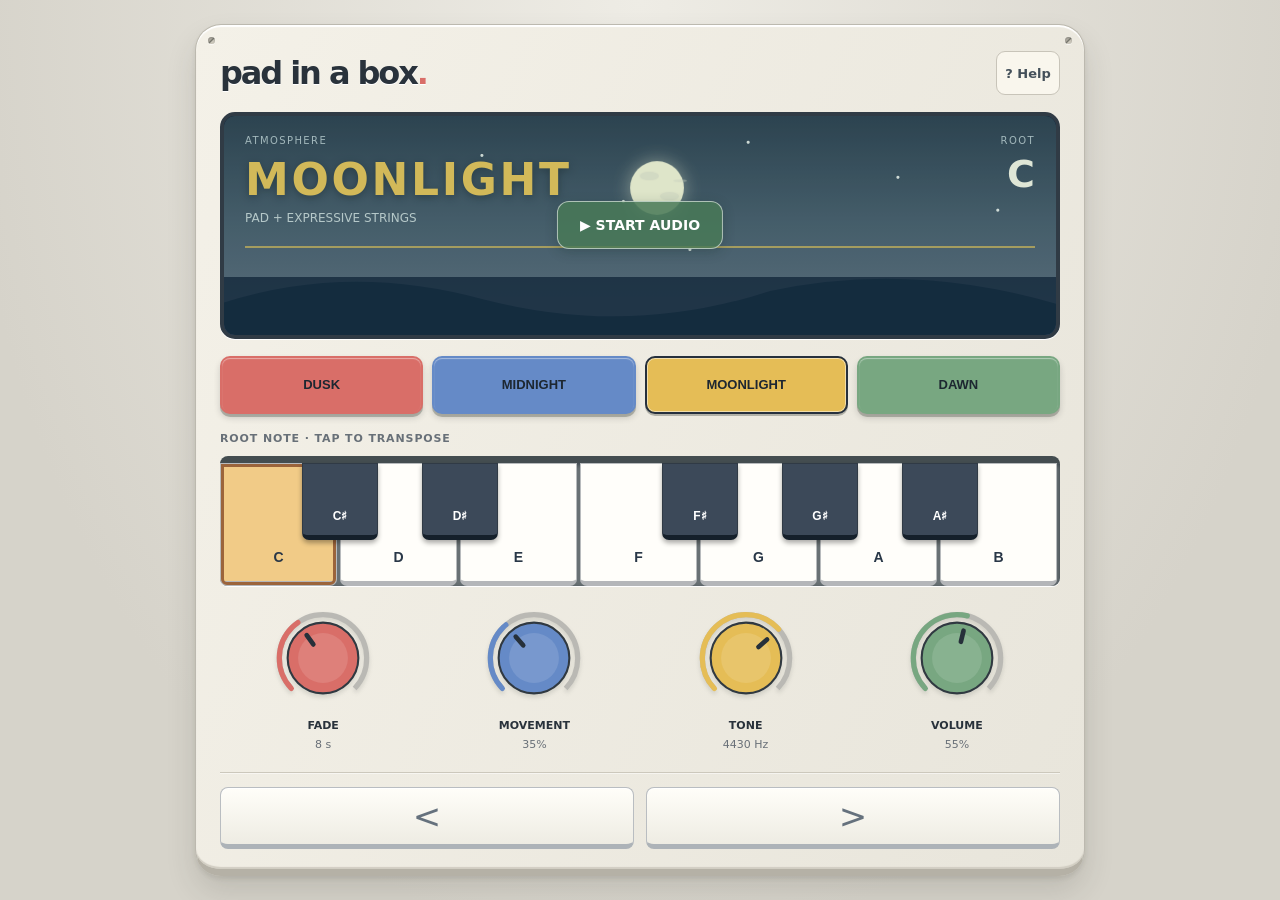
==== commit 9b909258: "Add approved Help and control guide, display playback, stable status strip and centred enclosure" ====
--- a/index.html
+++ b/index.html
@@ -1,4 +1,5 @@
 <!DOCTYPE html>
+
 <html lang="en"><head><meta charset="utf-8"/><meta content="width=device-width,initial-scale=1,viewport-fit=cover" name="viewport"/><meta content="#eae8e1" name="theme-color"/><title>Pad in a Box · not Jack</title><style>.meter{display:block;font:12px ui-monospace,monospace;margin:8px 0;color:#45685c;}
 :root{font:14px/1.4 system-ui,-apple-system,Segoe UI,sans-serif;color:#28303a;background:#dcdad4}*{box-sizing:border-box}body{margin:0;padding:12px;min-height:100vh;display:grid;place-items:center}.device{width:min(890px,100%);background:#eeece5;border:1px solid #c7c5be;border-bottom:7px solid #c6c4bd;border-radius:23px;padding:clamp(14px,3vw,27px);box-shadow:0 15px 45px #20222a25}.top{display:flex;justify-content:space-between;gap:8px;align-items:center;margin-bottom:14px}.brand{font-size:clamp(21px,4vw,32px);font-weight:800;letter-spacing:-.065em}.dot{color:#d96e68}.meta{font-size:10px;letter-spacing:.12em;color:#767c80}.display{--accent:#658ac7;background:#26303e;border-radius:12px;color:#f4f1e8;padding:18px 21px;min-height:145px;box-shadow:inset 0 3px 10px #12182385}.readout{display:flex;justify-content:space-between;align-items:start}.eyebrow{font-size:10px;letter-spacing:.14em;color:#aebbc9}.display h1{margin:1px 0 0;color:var(--accent);font-size:clamp(28px,5vw,44px);letter-spacing:.06em}.display .desc{font-size:12px;color:#c4ced8}.root-display{text-align:right}.root-display strong{font-size:38px}.wave{width:100%;height:28px;margin-top:6px}.status{font-size:11px;min-height:18px;color:#afbdc8}.stagebar{display:grid;grid-template-columns:repeat(4,1fr);gap:9px;margin:17px 0}.stage{min-height:58px;padding:8px 1px;border:2px solid transparent;border-radius:10px;background:var(--color);color:#1d2731;font-weight:800;font-size:clamp(10px,2vw,13px);cursor:pointer}.stage[aria-pressed=true]{border-color:#26303d;box-shadow:0 0 0 2px #fff}.stage.queued{outline:3px dashed #404a54;outline-offset:2px}.controls{display:grid;grid-template-columns:repeat(4,minmax(0,1fr));gap:5px;padding:9px 0}.control{text-align:center}.control label{display:block;font-size:11px;font-weight:700;margin-top:5px}.value{font-size:11px;color:#697078;margin-top:3px}.knob{appearance:none;border:0;background:none;width:min(100%,104px);aspect-ratio:1;display:block;margin:auto;padding:0;touch-action:none;cursor:ns-resize}.knob svg{width:100%;height:100%}.knob.adjusting .cap{stroke-width:4;filter:brightness(1.06)}.knob.adjusting{filter:drop-shadow(0 2px 4px #20222a45)}.knob .track{fill:none;stroke:#bab9b4;stroke-width:5}.knob .progress{fill:none;stroke:var(--accent);stroke-width:5;stroke-linecap:round}.knob .cap{fill:var(--accent);stroke:#303941;stroke-width:2}.knob .pointer{transform-origin:50px 50px;transform:rotate(var(--angle));stroke:#26303a;stroke-width:4.5;stroke-linecap:round}.legend{font-size:11px;letter-spacing:.08em;color:#687078;font-weight:800;margin:12px 0 8px}.keyboard{display:grid;grid-template-columns:repeat(12,minmax(0,1fr));gap:4px}.note{border:1px solid #b8bbbd;border-bottom:5px solid #b4b6b9;background:#fffefa;border-radius:6px;min-width:0;min-height:57px;font-size:clamp(8px,1.6vw,12px);font-weight:700;cursor:pointer}.note.black{background:#3c4959;color:#fff;border-color:#303a45}.note[aria-pressed=true]{outline:3px solid #d89b68;outline-offset:-4px}.stepper{display:grid;grid-template-columns:1fr 1fr;gap:13px;margin-top:19px}.step{min-height:77px;border:1.5px solid #b9bdc1;border-bottom:5px solid #adb3b8;background:#fffefa;border-radius:8px;font:400 44px/1 system-ui;color:#65717d;cursor:pointer;touch-action:manipulation}.step:disabled{opacity:.35;cursor:not-allowed}.step:active:not(:disabled){transform:translateY(2px);border-bottom-width:3px}.pending{height:22px;padding-top:5px;font-size:11px;color:#5f6974;text-align:center}.footer{display:flex;justify-content:space-between;align-items:center;gap:12px;margin-top:14px}.play{border:0;border-radius:9px;background:#303d4d;color:white;min-height:53px;min-width:150px;font-weight:800;cursor:pointer}.hint{font-size:11px;color:#657079;max-width:520px}.alert{font-size:11px;color:#b66a48;margin-top:9px;min-height:15px}button:focus-visible{outline:3px solid #e58f5d;outline-offset:3px}@media(max-width:550px){body{display:block;padding:5px}.device{border-radius:14px;padding:12px}.stagebar{gap:5px}.stage{min-height:51px}.display{padding:14px;min-height:129px}.knob{max-width:82px}.control label{font-size:10px}.note{min-height:54px}.stepper{gap:9px}.footer{flex-direction:column-reverse;align-items:stretch}.play{width:100%}.hint{text-align:center}}
 
@@ -13,7 +14,7 @@
  .performance-footer .hint{display:none}.performance-footer .play{flex:1;width:auto;min-width:0;min-height:52px}.performance-footer .settings summary{min-height:48px}.performance-footer .utility{flex:0 0 auto}
  .device{margin:0 auto}.help-dialog{max-height:calc(100dvh - 32px)}
 }
-</style><link rel="stylesheet" href="sky.css?v=1.8"><style>
+</style><link href="sky.css?v=1.8" rel="stylesheet"/><style>
 /* Keep stage stepping reachable above the mobile transport and Safari safe area. */
 .performance-footer{flex-wrap:wrap}
 .performance-footer>.stepper{flex:0 0 100%;width:100%;margin:0}
@@ -24,5 +25,5 @@
  .performance-footer .step{height:52px;min-height:52px;font-size:32px;color:#65717d}
  .performance-footer .play{width:100%}
 }
-</style><style>#controls[hidden]{display:none!important}</style><link rel="stylesheet" href="enclosure.css?v=1"></head><body><main class="device"><header class="top"><div class="brand">pad in a box<span class="dot">.</span></div><div class="meta">v1.8 / PERFORMANCE</div></header><section class="display" id="display"><div class="sky-illustration" aria-hidden="true"><canvas class="sky-canvas" id="skyCanvas"></canvas><div class="sky-glow"></div><div class="sky-stars"></div><div class="sky-sun"></div><div class="sky-moon" id="skyMoon"></div><svg class="sky-hills" viewBox="0 0 800 130" preserveAspectRatio="none"><path d="M0 75 Q120 9 250 70 Q390 132 525 56 Q659 7 800 77 L800 130 L0 130 Z"/></svg></div><div class="readout"><div><div class="eyebrow">ATMOSPHERE</div><h1 id="stageTitle">MIDNIGHT</h1><div class="desc" id="stageDesc">QUIET DRONE · PAD ONLY</div></div><div class="root-display"><div class="eyebrow">ROOT</div><strong id="rootText">D</strong></div></div><svg aria-hidden="true" class="wave" preserveaspectratio="none" viewbox="0 0 500 28"><path d="M0 14 Q20 1 40 14 T80 14 T120 14 T160 14 T200 14 T240 14 T280 14 T320 14 T360 14 T400 14 T440 14 T480 14 T520 14" fill="none" stroke="var(--accent)" stroke-width="2"></path><path d="M0 14 Q13 23 26 14 T52 14 T78 14 T104 14 T130 14 T156 14 T182 14 T208 14 T234 14 T260 14 T286 14 T312 14 T338 14 T364 14 T390 14 T416 14 T442 14 T468 14 T494 14" fill="none" opacity=".4" stroke="var(--accent)"></path></svg><div class="status" id="status">READY · TAP START AUDIO</div></section><div class="stagebar" id="stagebar"><button class="stage" data-id="0" style="--color:#d96e68">DUSK</button><button class="stage" data-id="1" style="--color:#658ac7">MIDNIGHT</button><button class="stage" data-id="2" style="--color:#e5bd56">MOONLIGHT</button><button class="stage" data-id="3" style="--color:#78a781">DAWN</button></div><div class="legend">ROOT NOTE · TAP TO TRANSPOSE</div><div class="keyboard" id="keyboard"></div><div class="controls" id="controls"></div><div aria-live="polite" class="pending" id="pending" role="status"></div><div class="performance-footer"><div class="stepper"><button aria-label="Previous stage" class="step" id="left">&lt;</button><button aria-label="Next stage" class="step" id="right">&gt;</button></div><div class="hint">Choose an atmosphere. Moonlight unfolds gently. Dawn builds, holds and breathes.</div><button class="play" id="play">▶ START AUDIO</button><div class="utility"><details class="settings" id="settingsMenu"><summary aria-label="Settings"><span aria-hidden="true">⚙</span> Settings</summary><nav class="settings-panel" aria-label="Settings"><button type="button" id="openHelp">Help</button></nav></details></div></div><div class="alert" id="alert" role="alert"></div><span hidden="" id="celloPhrase"></span>
-<dialog class="help-dialog" id="helpDialog" aria-labelledby="helpTitle"><div class="help-heading"><h2 id="helpTitle">pad in a box.</h2><button type="button" class="help-close" id="closeHelp" aria-label="Close help">×</button></div><div class="help-brand">by not Jack</div><p>Your solo musician’s companion—a generative keyboard player. Choose your key, tap Start Audio, and move between atmospheres as you play.</p><div class="help-stages"><div class="help-stage" style="--stage-color:#d96e68"><strong>Dusk · step left</strong><p>Drone and piano fill the space when you take a break from playing.</p></div><div class="help-stage" style="--stage-color:#658ac7"><strong>Midnight · your starting point</strong><p>A quiet drone to play over. The simplest accompaniment.</p></div><div class="help-stage" style="--stage-color:#e5bd56"><strong>Moonlight · open up</strong><p>Cello and violin join the drone. Try it for a chorus. The cello opens on the upper root.</p></div><div class="help-stage" style="--stage-color:#78a781"><strong>Dawn · lift further</strong><p>Organ and strings build together, with high tremolos at the peak.</p></div></div><p><strong>Fade</strong> controls how slowly sounds leave. <strong>Movement</strong> adds motion to the drone. <strong>Tone</strong> opens or closes the overall low-pass filter. <strong>Volume</strong> sets the output level.</p><p>Use Left/Down to move back a stage and Right/Up to move forward. Arrow keys adjust a focused knob. Use the piano keys to choose your song’s key.</p></dialog></main><script src="mix-core.js?v=1.9"></script><script src="app.js?v=1.9"></script><script src="violin-ui.js?v=1.7"></script><script src="ensemble.js?v=1.7.2"></script><script src="performance-ui.js?v=2"></script><script src="sky.js?v=1.8"></script><script type="module" src="performance-strings.js?v=3"></script><script src="audio-waveform.js?v=1"></script><script src="stage-keys.js?v=1"></script><script src="play-fit.js?v=2"></script></body></html>+</style><style>#controls[hidden]{display:none!important}</style><link href="enclosure.css?v=1" rel="stylesheet"/><link href="performance-help.css?v=1" rel="stylesheet"/></head><body><main class="device"><header class="top"><div class="brand">pad in a box<span class="dot">.</span></div><div class="meta">v1.8 / PERFORMANCE</div><div class="utility"><button class="help-entry" id="openHelp" type="button">? Help</button></div></header><section class="display" id="display"><div aria-hidden="true" class="sky-illustration"><canvas class="sky-canvas" id="skyCanvas"></canvas><div class="sky-glow"></div><div class="sky-stars"></div><div class="sky-sun"></div><div class="sky-moon" id="skyMoon"></div><svg class="sky-hills" preserveaspectratio="none" viewbox="0 0 800 130"><path d="M0 75 Q120 9 250 70 Q390 132 525 56 Q659 7 800 77 L800 130 L0 130 Z"></path></svg></div><div class="readout"><div><div class="eyebrow">ATMOSPHERE</div><h1 id="stageTitle">MIDNIGHT</h1><div class="desc" id="stageDesc">QUIET DRONE · PAD ONLY</div></div><div class="root-display"><div class="eyebrow">ROOT</div><strong id="rootText">D</strong></div></div><svg aria-hidden="true" class="wave" preserveaspectratio="none" viewbox="0 0 500 28"><path d="M0 14 Q20 1 40 14 T80 14 T120 14 T160 14 T200 14 T240 14 T280 14 T320 14 T360 14 T400 14 T440 14 T480 14 T520 14" fill="none" stroke="var(--accent)" stroke-width="2"></path><path d="M0 14 Q13 23 26 14 T52 14 T78 14 T104 14 T130 14 T156 14 T182 14 T208 14 T234 14 T260 14 T286 14 T312 14 T338 14 T364 14 T390 14 T416 14 T442 14 T468 14 T494 14" fill="none" opacity=".4" stroke="var(--accent)"></path></svg><button class="display-play" id="play">▶ START AUDIO</button><div aria-atomic="true" aria-live="polite" class="status-strip" role="status"><span id="displayStatus"></span></div></section><div class="stagebar" id="stagebar"><button class="stage" data-id="0" style="--color:#d96e68">DUSK</button><button class="stage" data-id="1" style="--color:#658ac7">MIDNIGHT</button><button class="stage" data-id="2" style="--color:#e5bd56">MOONLIGHT</button><button class="stage" data-id="3" style="--color:#78a781">DAWN</button></div><div class="legend">ROOT NOTE · TAP TO TRANSPOSE</div><div class="keyboard" id="keyboard"></div><div class="controls" id="controls"></div><div class="performance-footer"><div class="stepper"><button aria-label="Previous stage" class="step" id="left">&lt;</button><button aria-label="Next stage" class="step" id="right">&gt;</button></div><div class="hint">Choose an atmosphere. Moonlight unfolds gently. Dawn builds, holds and breathes.</div></div><span hidden="" id="celloPhrase"></span>
+<div class="status" hidden="" id="status">READY · TAP START AUDIO</div><div class="pending" hidden="" id="pending"></div><div class="alert" hidden="" id="alert"></div></main><script src="mix-core.js?v=1.9"></script><script src="app.js?v=2.0"></script><script src="violin-ui.js?v=1.7"></script><script src="ensemble.js?v=1.7.2"></script><script src="performance-ui.js?v=2.0"></script><script src="sky.js?v=1.8"></script><script src="performance-strings.js?v=3" type="module"></script><script src="audio-waveform.js?v=1"></script><script src="stage-keys.js?v=1"></script><script src="play-fit.js?v=2.0"></script><dialog aria-labelledby="helpTitle" class="help-dialog" id="helpDialog"><header class="help-toolbar"><button hidden="" id="helpBack" type="button">← Back</button><h2 id="helpTitle">Help</h2><button aria-label="Close help" id="closeHelp" type="button">×</button></header><div id="helpHome"><p>pad in a box. · by not jack.</p><nav aria-label="Help sections"><button data-section="0" type="button">Getting Started</button><button data-section="1" type="button">The Four Atmospheres</button><button data-section="2" type="button">Your Controls</button><button data-section="3" type="button">Playing Together</button><button data-section="4" type="button">Questions &amp; Troubleshooting</button><button data-section="5" type="button">About Pad in a Box</button></nav></div><section class="help-section" hidden="" id="help-section-0"><h2 tabindex="-1">Getting Started</h2><h3>Music that plays with you.</h3><p>Pad in a Box creates evolving musical atmospheres designed to support your playing, worship, or moments of reflection.</p><p><strong>1. Choose your key</strong></p><p>Select the musical key using the keyboard.</p><p><strong>2. Choose your atmosphere</strong></p><p>Use the left and right arrows to move between Dusk, Midnight, Moonlight and Dawn.</p><p><strong>3. Make it yours</strong></p><p>Adjust the knobs to shape the music around what you're playing.</p><p><em>The music evolves naturally, so you can focus on playing.</em></p><p><em>There's no need to play every note. Let the music breathe.</em></p></section><section class="help-section" hidden="" id="help-section-1"><h2 tabindex="-1">The Four Atmospheres</h2><p>Each stage has its own musical purpose. Choose the atmosphere that best supports the moment.</p><h3>Dusk — Rest and reflect</h3><p><strong>PAD + GENERATIVE PIANO</strong></p><p>Let the music play for you. Gentle, evolving piano notes create a peaceful atmosphere.</p><p>Ideal for quiet meditation, reflection, and moments when you want to stop playing and simply listen.</p><h3>Midnight — A foundation to play on</h3><p><strong>PAD</strong></p><p>A calm, sustained musical foundation that leaves space for your own instrument.</p><p>Ideal for accompanying gentle verses, prayer, and quieter musical moments.</p><h3>Moonlight — Add expression</h3><p><strong>PAD + STRINGS</strong></p><p>Expressive cello and violin phrases add movement, warmth, and musical embellishments.</p><p>Ideal for bigger verses and choruses that benefit from a little extra expression.</p><h3>Dawn — Build dynamically</h3><p><strong>PAD + STRINGS + ORGAN</strong></p><p>A rich, full musical backing with expressive strings and swelling organ.</p><p>Ideal for big choruses, bridges, and moments that need a powerful dynamic foundation.</p><p><em>Move freely between atmospheres. The music transitions smoothly as you change stages.</em></p></section><section class="help-section" hidden="" id="help-section-2"><h2 tabindex="-1">Your Controls</h2><p>Everything you need to shape the music is right at your fingertips.</p><h3>Playing</h3><p><strong>Start / Stop Audio</strong></p><p>Tap Start in the illustration to begin. Tap Stop there whenever you need silence.</p><p>Your chosen key and atmosphere stay selected when the music stops.</p><p><strong>Keyboard</strong></p><p>Tap a note to change the key of the music. Pad in a Box adjusts the instruments to follow your selection.</p><p>The keyboard selects your musical root note. It isn't intended for playing individual notes or melodies.</p><p><strong>Atmosphere Buttons and Arrows</strong></p><p>Tap Dusk, Midnight, Moonlight or Dawn directly, or use the arrows to move between them.</p><p>The app briefly waits for your final selection before changing. Musical transitions happen gradually.</p><h3>Shaping the Sound</h3><details class="knob-help"><summary>Fade — Default: 8 s</summary><p>How smoothly the music changes.</p><p>Controls how gradually previous sounds fade away when you change atmospheres or keys.</p><p>Longer fades create gentler transitions. Shorter fades respond more quickly.</p></details><details class="knob-help"><summary>Movement — Default: 35%</summary><p>How much the pad moves.</p><p>Adds subtle movement and variation to the sustained pad sound.</p><p>Keep it low for a steadier atmosphere, or increase it for a more evolving texture.</p></details><details class="knob-help"><summary>Tone — Default: 68%</summary><p>How bright or warm the music feels.</p><p>Shapes the overall sound using a filter.</p><p>Turn it down for a darker, softer sound, or up for a brighter, more open sound.</p></details><details class="knob-help"><summary>Volume — Default: 55%</summary><p>How loud Pad in a Box plays.</p><p>Controls the overall output volume of the instrument.</p><p>Adjust this to sit comfortably alongside your guitar, piano or other instruments.</p></details><p><em>Drag a knob upwards to increase its value or downwards to decrease it. On desktop, double-click a knob to restore its default.</em></p><h3>Reading the Display</h3><p>The display shows your current atmosphere, selected musical key, and playback status. The waveform moves with the sound.</p><h3>Interactive Help — Explore Controls</h3><p><strong>Open Help</strong></p><p>Open Help, then choose Explore Controls.</p><p><strong>Tap a highlighted control</strong></p><p>A small explanation appears. Inspecting a control shouldn't accidentally change the music.</p><p><strong>Exit Help mode</strong></p><p>All controls return to their normal behaviour. Music continues playing throughout.</p><button id="exploreControls" type="button">Explore Controls</button></section><section class="help-section" hidden="" id="help-section-3"><h2 tabindex="-1">Playing Together</h2><h3>A companion for your music.</h3><p>Whether you're playing alone or with a worship team, Pad in a Box is designed to support your music and create space for the moment.</p><p><strong>1. Playing on your own</strong></p><p>Start with Midnight and select your song's key. The pad provides a steady musical foundation while you play guitar, piano or another instrument.</p><p><strong>2. Building dynamics</strong></p><p>Move into Moonlight for bigger verses and choruses that need more expression. Switch to Dawn for powerful choruses and bridges. Return to Midnight when you want to settle the music.</p><p><strong>3. Taking a break</strong></p><p>Put down your instrument and switch to Dusk. Let the generative piano continue playing while you rest, pray or create space for quiet meditation.</p><p><strong>4. Moving between songs</strong></p><p>Keep the music flowing between songs. Use Midnight for a gentle background, and change the key when you're ready to move into the next song. The sound transitions gradually.</p><p><strong>5. Playing with a worship team</strong></p><p>Let Pad in a Box fill the gaps rather than compete with the band. Adjust the volume and tone so it sits comfortably alongside other instruments, especially keyboards and strings.</p><p><strong>A little tip</strong></p><p>Pad in a Box follows your selected root note, not your chord changes. Think of it as a musical foundation, rather than another musician following every chord.</p></section><section class="help-section" hidden="" id="help-section-4"><h2 tabindex="-1">Questions &amp; Troubleshooting</h2><h3>Need a hand?</h3><p>Here are a few quick answers to help keep the music flowing.</p><details class="faq"><summary>I can't hear anything.</summary><p>Tap Start in the illustration, check the Volume knob and your device's volume, and make sure the sound is going to the correct speakers or headphones. If it still doesn't work, reload the page and try again.</p></details><details class="faq"><summary>Why doesn't the atmosphere change immediately?</summary><p>Pad in a Box briefly waits for your final selection before smoothly blending between atmospheres. This prevents sudden changes in the music. You can adjust the Fade knob to control how gradual transitions feel.</p></details><details class="faq"><summary>Why can't I see the knobs?</summary><p>On smaller screens, the knobs may be hidden to keep essential playing controls accessible. Your existing settings are preserved. Use a larger screen or change your device's orientation to access them when space allows.</p></details><details class="faq"><summary>Why does the music stop when I lock my phone?</summary><p>Some mobile browsers pause audio when the screen locks or you switch apps. For more reliable playback, keep the browser open and your screen awake.</p></details><details class="faq"><summary>Why isn't the music following my chords?</summary><p>Pad in a Box follows your selected root note, not individual chord changes. It creates a musical foundation you can play over, rather than automatically following every chord.</p></details><details class="faq"><summary>Why can't I hear the strings or organ straight away?</summary><p>The instruments evolve naturally over time. Moonlight introduces expressive string phrases, while Dawn adds swelling organ sounds. Some parts need a little time to develop.</p></details><details class="faq"><summary>Are my settings saved?</summary><p>Yes. Your settings are saved locally in your browser. They won't automatically sync between devices, and clearing browser data may remove them.</p></details></section><section class="help-section" hidden="" id="help-section-5"><h2 tabindex="-1">About Pad in a Box</h2><h3>pad in a box.</h3><p><em>by not jack.</em></p><h3>A little space for music to breathe.</h3><p>I created Pad in a Box because I wanted something simple: a musical companion that could play alongside me.</p><p>As a musician and worship leader, I wanted something that could sit quietly behind my guitar, build with the music, and keep playing when I put my instrument down.</p><p>Inspired by Brian Eno's approach to generative ambient music, Pad in a Box brings together sounds that evolve, interact and occasionally surprise us.</p><p>It's not designed to take the lead, but to support the moment.</p><p>Whether you're leading worship, playing on your own, or simply taking time to reflect, I hope it gives you a little more space to listen, create and breathe.</p><p><strong>Dan</strong></p><p><em>not jack.</em></p><footer class="about-footer"><p>Created by: not jack.<br/><a href="https://notjack.au">notjack.au</a><br/>Version: <span id="helpVersion"></span></p><details><summary>Credits &amp; Licences</summary><p>String model: <a href="https://github.com/Nemus-Project/EfficientBowedString">Nemus EfficientBowedString</a>. Processor: Riccardo Russo. Global.h: Silvin Willemsen. Redistribution permission stated by the site owner.</p><p>Organ architecture adapted from <a href="https://github.com/gpasquero/hammond-b3">gpasquero/hammond-b3</a>. <a href="licenses/hammond-b3-MIT.txt">MIT licence</a>.</p></details></footer></section></dialog><aside aria-label="Explore Controls" hidden="" id="controlGuide"><button id="exitGuide" type="button">Exit Help</button><p id="guideHint" role="status">Tap a highlighted control to learn what it does. Music continues playing.</p></aside></body></html>
--- a/performance-help.css
+++ b/performance-help.css
@@ -0,0 +1,10 @@
+body{display:flex;flex-direction:column;justify-content:center;min-height:100vh;min-height:100dvh}.device{flex:none;margin:auto}
+.help-entry{min-width:64px;min-height:44px;border:1px solid #c8c4b9;border-radius:9px;background:#f9f6ed;color:#44505a;font:600 13px system-ui;cursor:pointer}.top .meta{display:none}.top .utility{margin:0}
+#display{position:relative;padding-bottom:68px;isolation:isolate}.display-play{position:absolute;z-index:3;left:50%;top:50%;transform:translate(-50%,-50%);min-height:48px;padding:12px 22px;border:1px solid #ffffff90;border-radius:12px;background:#497a58d9;color:white;font:700 14px system-ui;cursor:pointer;box-shadow:0 3px 12px #102b2440}
+#display:after{content:'';position:absolute;inset:0;background:#5ba26a24;z-index:2;pointer-events:none}.audio-active:after{opacity:0}.audio-active .display-play{left:auto;right:12px;top:12px;transform:none;font-size:11px;padding:7px 10px;min-height:44px;background:#182b40cc}.audio-active .root-display{padding-right:100px}.audio-loading .display-play{opacity:.8}
+.status-strip{position:absolute;z-index:4;bottom:0;left:0;right:0;height:58px;display:flex;align-items:center;padding:8px 14px;background:#12283bc9;color:#d8e3e9;font:10px/1.4 system-ui;letter-spacing:.025em}.status-strip span{display:-webkit-box;-webkit-line-clamp:3;-webkit-box-orient:vertical;overflow:hidden;overflow-wrap:anywhere}
+#status[hidden],#pending[hidden],#alert[hidden]{display:none!important}.performance-footer{grid-template-columns:1fr}.performance-footer>.stepper{grid-column:1}
+.help-dialog{padding:0;width:min(650px,calc(100% - 24px));max-height:calc(100dvh - 32px);overscroll-behavior:contain}.help-dialog[open]{display:block}.help-toolbar{display:flex;align-items:center;gap:8px;position:sticky;top:0;background:#eeece5;padding:12px 16px;border-bottom:1px solid #d3cfc4;z-index:3}.help-toolbar h2{font-size:16px;flex:1;margin:0}.help-dialog button{min-height:44px;padding:10px 14px;border:1px solid #c6c3b8;border-radius:8px;background:#fffdf5;color:#293747;cursor:pointer}.help-dialog [hidden],#controlGuide[hidden]{display:none!important}
+#helpHome,.help-section{padding:16px 22px 24px}#helpHome nav{display:grid;gap:10px}#helpHome button{text-align:left}.help-section h2{font-size:23px;line-height:1.25}.help-section h3{font-size:18px;margin-top:24px}.help-section p{font-size:14px;line-height:1.65}.help-section a{color:#315e6b}.faq{padding:12px 0;border-bottom:1px solid #d3cfc4}.faq summary,.about-footer summary{min-height:44px;align-content:center;cursor:pointer}.about-footer{border-top:1px solid #d3cfc4;margin-top:24px}#help-section-1 h3{padding-left:12px;border-left:5px solid #d96e68}#help-section-1 h3:nth-of-type(2){border-color:#658ac7}#help-section-1 h3:nth-of-type(3){border-color:#e5bd56}#help-section-1 h3:nth-of-type(4){border-color:#78a781}
+#controlGuide{position:fixed;bottom:max(8px,env(safe-area-inset-bottom));left:12px;right:12px;max-width:480px;margin:0 auto;padding:12px 16px;background:#fffdf5;border:2px solid #596e76;border-radius:14px;box-shadow:0 4px 20px #0004;z-index:100;max-height:35dvh;overflow:auto}#controlGuide.guide-top{top:max(8px,env(safe-area-inset-top));bottom:auto}#exitGuide{min-height:44px;padding:8px 14px;border:0;border-radius:8px;background:#303d4d;color:#fff;cursor:pointer}#guideHint{font-size:14px;line-height:1.4;margin:8px 0 0}.exploring .guide-target{outline:2px dashed #d58a42;outline-offset:3px;cursor:help}.exploring .guide-selected{outline:3px solid #bc6e27}.exploring #display:after{display:none}
+@media(max-width:700px){body{display:flex}.device{margin:auto}.audio-active .root-display{padding-right:0}.audio-active .display-play{top:auto;bottom:62px;right:10px}.display-play{font-size:12px}#display{min-height:190px}.help-section,#helpHome{padding:12px 16px 20px}}
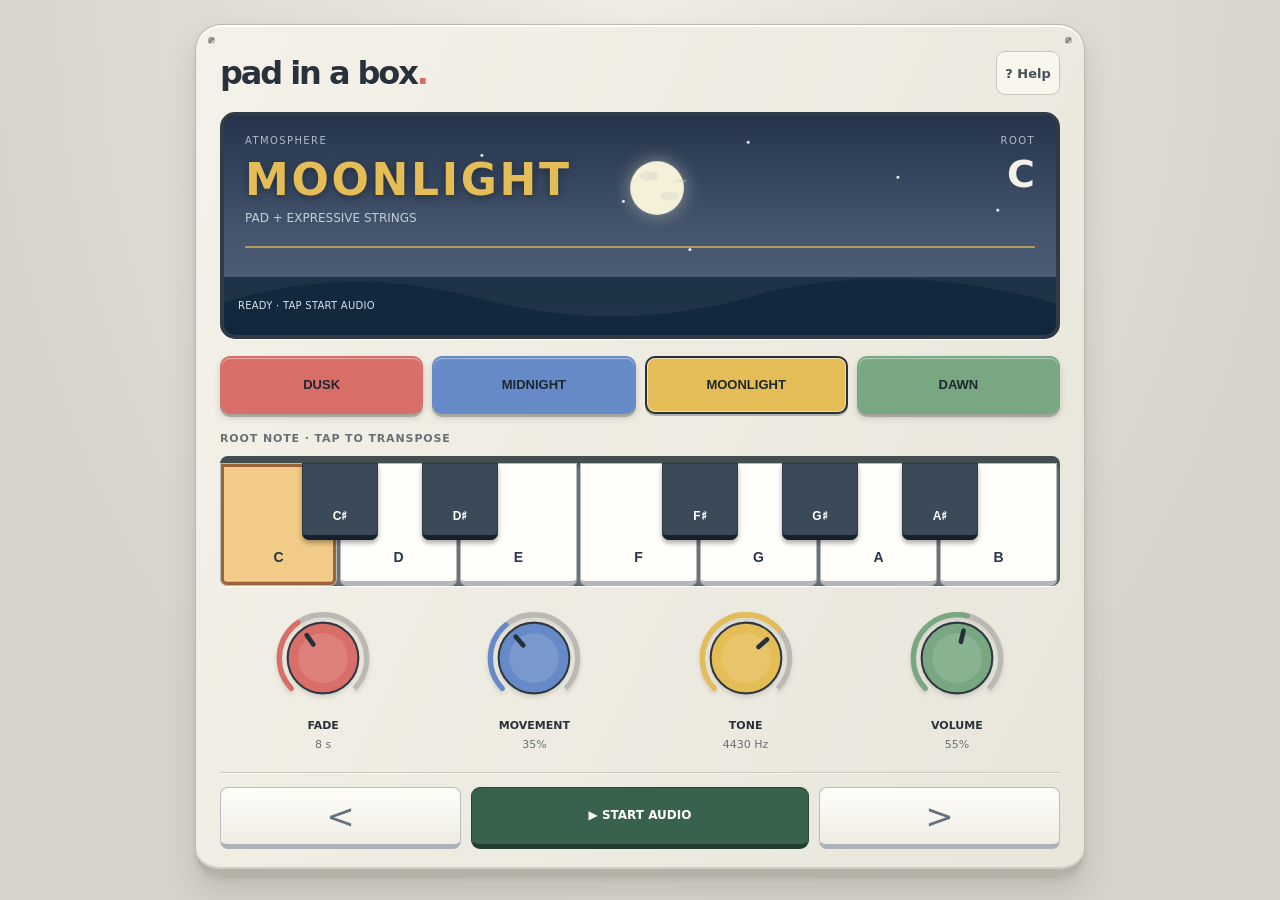
==== commit 8093fafb: "Fix Help initialization, improve Dawn contrast and move transport between arrows" ====
--- a/index.html
+++ b/index.html
@@ -25,5 +25,5 @@
  .performance-footer .step{height:52px;min-height:52px;font-size:32px;color:#65717d}
  .performance-footer .play{width:100%}
 }
-</style><style>#controls[hidden]{display:none!important}</style><link href="enclosure.css?v=1" rel="stylesheet"/><link href="performance-help.css?v=1" rel="stylesheet"/></head><body><main class="device"><header class="top"><div class="brand">pad in a box<span class="dot">.</span></div><div class="meta">v1.8 / PERFORMANCE</div><div class="utility"><button class="help-entry" id="openHelp" type="button">? Help</button></div></header><section class="display" id="display"><div aria-hidden="true" class="sky-illustration"><canvas class="sky-canvas" id="skyCanvas"></canvas><div class="sky-glow"></div><div class="sky-stars"></div><div class="sky-sun"></div><div class="sky-moon" id="skyMoon"></div><svg class="sky-hills" preserveaspectratio="none" viewbox="0 0 800 130"><path d="M0 75 Q120 9 250 70 Q390 132 525 56 Q659 7 800 77 L800 130 L0 130 Z"></path></svg></div><div class="readout"><div><div class="eyebrow">ATMOSPHERE</div><h1 id="stageTitle">MIDNIGHT</h1><div class="desc" id="stageDesc">QUIET DRONE · PAD ONLY</div></div><div class="root-display"><div class="eyebrow">ROOT</div><strong id="rootText">D</strong></div></div><svg aria-hidden="true" class="wave" preserveaspectratio="none" viewbox="0 0 500 28"><path d="M0 14 Q20 1 40 14 T80 14 T120 14 T160 14 T200 14 T240 14 T280 14 T320 14 T360 14 T400 14 T440 14 T480 14 T520 14" fill="none" stroke="var(--accent)" stroke-width="2"></path><path d="M0 14 Q13 23 26 14 T52 14 T78 14 T104 14 T130 14 T156 14 T182 14 T208 14 T234 14 T260 14 T286 14 T312 14 T338 14 T364 14 T390 14 T416 14 T442 14 T468 14 T494 14" fill="none" opacity=".4" stroke="var(--accent)"></path></svg><button class="display-play" id="play">▶ START AUDIO</button><div aria-atomic="true" aria-live="polite" class="status-strip" role="status"><span id="displayStatus"></span></div></section><div class="stagebar" id="stagebar"><button class="stage" data-id="0" style="--color:#d96e68">DUSK</button><button class="stage" data-id="1" style="--color:#658ac7">MIDNIGHT</button><button class="stage" data-id="2" style="--color:#e5bd56">MOONLIGHT</button><button class="stage" data-id="3" style="--color:#78a781">DAWN</button></div><div class="legend">ROOT NOTE · TAP TO TRANSPOSE</div><div class="keyboard" id="keyboard"></div><div class="controls" id="controls"></div><div class="performance-footer"><div class="stepper"><button aria-label="Previous stage" class="step" id="left">&lt;</button><button aria-label="Next stage" class="step" id="right">&gt;</button></div><div class="hint">Choose an atmosphere. Moonlight unfolds gently. Dawn builds, holds and breathes.</div></div><span hidden="" id="celloPhrase"></span>
-<div class="status" hidden="" id="status">READY · TAP START AUDIO</div><div class="pending" hidden="" id="pending"></div><div class="alert" hidden="" id="alert"></div></main><script src="mix-core.js?v=1.9"></script><script src="app.js?v=2.0"></script><script src="violin-ui.js?v=1.7"></script><script src="ensemble.js?v=1.7.2"></script><script src="performance-ui.js?v=2.0"></script><script src="sky.js?v=1.8"></script><script src="performance-strings.js?v=3" type="module"></script><script src="audio-waveform.js?v=1"></script><script src="stage-keys.js?v=1"></script><script src="play-fit.js?v=2.0"></script><dialog aria-labelledby="helpTitle" class="help-dialog" id="helpDialog"><header class="help-toolbar"><button hidden="" id="helpBack" type="button">← Back</button><h2 id="helpTitle">Help</h2><button aria-label="Close help" id="closeHelp" type="button">×</button></header><div id="helpHome"><p>pad in a box. · by not jack.</p><nav aria-label="Help sections"><button data-section="0" type="button">Getting Started</button><button data-section="1" type="button">The Four Atmospheres</button><button data-section="2" type="button">Your Controls</button><button data-section="3" type="button">Playing Together</button><button data-section="4" type="button">Questions &amp; Troubleshooting</button><button data-section="5" type="button">About Pad in a Box</button></nav></div><section class="help-section" hidden="" id="help-section-0"><h2 tabindex="-1">Getting Started</h2><h3>Music that plays with you.</h3><p>Pad in a Box creates evolving musical atmospheres designed to support your playing, worship, or moments of reflection.</p><p><strong>1. Choose your key</strong></p><p>Select the musical key using the keyboard.</p><p><strong>2. Choose your atmosphere</strong></p><p>Use the left and right arrows to move between Dusk, Midnight, Moonlight and Dawn.</p><p><strong>3. Make it yours</strong></p><p>Adjust the knobs to shape the music around what you're playing.</p><p><em>The music evolves naturally, so you can focus on playing.</em></p><p><em>There's no need to play every note. Let the music breathe.</em></p></section><section class="help-section" hidden="" id="help-section-1"><h2 tabindex="-1">The Four Atmospheres</h2><p>Each stage has its own musical purpose. Choose the atmosphere that best supports the moment.</p><h3>Dusk — Rest and reflect</h3><p><strong>PAD + GENERATIVE PIANO</strong></p><p>Let the music play for you. Gentle, evolving piano notes create a peaceful atmosphere.</p><p>Ideal for quiet meditation, reflection, and moments when you want to stop playing and simply listen.</p><h3>Midnight — A foundation to play on</h3><p><strong>PAD</strong></p><p>A calm, sustained musical foundation that leaves space for your own instrument.</p><p>Ideal for accompanying gentle verses, prayer, and quieter musical moments.</p><h3>Moonlight — Add expression</h3><p><strong>PAD + STRINGS</strong></p><p>Expressive cello and violin phrases add movement, warmth, and musical embellishments.</p><p>Ideal for bigger verses and choruses that benefit from a little extra expression.</p><h3>Dawn — Build dynamically</h3><p><strong>PAD + STRINGS + ORGAN</strong></p><p>A rich, full musical backing with expressive strings and swelling organ.</p><p>Ideal for big choruses, bridges, and moments that need a powerful dynamic foundation.</p><p><em>Move freely between atmospheres. The music transitions smoothly as you change stages.</em></p></section><section class="help-section" hidden="" id="help-section-2"><h2 tabindex="-1">Your Controls</h2><p>Everything you need to shape the music is right at your fingertips.</p><h3>Playing</h3><p><strong>Start / Stop Audio</strong></p><p>Tap Start in the illustration to begin. Tap Stop there whenever you need silence.</p><p>Your chosen key and atmosphere stay selected when the music stops.</p><p><strong>Keyboard</strong></p><p>Tap a note to change the key of the music. Pad in a Box adjusts the instruments to follow your selection.</p><p>The keyboard selects your musical root note. It isn't intended for playing individual notes or melodies.</p><p><strong>Atmosphere Buttons and Arrows</strong></p><p>Tap Dusk, Midnight, Moonlight or Dawn directly, or use the arrows to move between them.</p><p>The app briefly waits for your final selection before changing. Musical transitions happen gradually.</p><h3>Shaping the Sound</h3><details class="knob-help"><summary>Fade — Default: 8 s</summary><p>How smoothly the music changes.</p><p>Controls how gradually previous sounds fade away when you change atmospheres or keys.</p><p>Longer fades create gentler transitions. Shorter fades respond more quickly.</p></details><details class="knob-help"><summary>Movement — Default: 35%</summary><p>How much the pad moves.</p><p>Adds subtle movement and variation to the sustained pad sound.</p><p>Keep it low for a steadier atmosphere, or increase it for a more evolving texture.</p></details><details class="knob-help"><summary>Tone — Default: 68%</summary><p>How bright or warm the music feels.</p><p>Shapes the overall sound using a filter.</p><p>Turn it down for a darker, softer sound, or up for a brighter, more open sound.</p></details><details class="knob-help"><summary>Volume — Default: 55%</summary><p>How loud Pad in a Box plays.</p><p>Controls the overall output volume of the instrument.</p><p>Adjust this to sit comfortably alongside your guitar, piano or other instruments.</p></details><p><em>Drag a knob upwards to increase its value or downwards to decrease it. On desktop, double-click a knob to restore its default.</em></p><h3>Reading the Display</h3><p>The display shows your current atmosphere, selected musical key, and playback status. The waveform moves with the sound.</p><h3>Interactive Help — Explore Controls</h3><p><strong>Open Help</strong></p><p>Open Help, then choose Explore Controls.</p><p><strong>Tap a highlighted control</strong></p><p>A small explanation appears. Inspecting a control shouldn't accidentally change the music.</p><p><strong>Exit Help mode</strong></p><p>All controls return to their normal behaviour. Music continues playing throughout.</p><button id="exploreControls" type="button">Explore Controls</button></section><section class="help-section" hidden="" id="help-section-3"><h2 tabindex="-1">Playing Together</h2><h3>A companion for your music.</h3><p>Whether you're playing alone or with a worship team, Pad in a Box is designed to support your music and create space for the moment.</p><p><strong>1. Playing on your own</strong></p><p>Start with Midnight and select your song's key. The pad provides a steady musical foundation while you play guitar, piano or another instrument.</p><p><strong>2. Building dynamics</strong></p><p>Move into Moonlight for bigger verses and choruses that need more expression. Switch to Dawn for powerful choruses and bridges. Return to Midnight when you want to settle the music.</p><p><strong>3. Taking a break</strong></p><p>Put down your instrument and switch to Dusk. Let the generative piano continue playing while you rest, pray or create space for quiet meditation.</p><p><strong>4. Moving between songs</strong></p><p>Keep the music flowing between songs. Use Midnight for a gentle background, and change the key when you're ready to move into the next song. The sound transitions gradually.</p><p><strong>5. Playing with a worship team</strong></p><p>Let Pad in a Box fill the gaps rather than compete with the band. Adjust the volume and tone so it sits comfortably alongside other instruments, especially keyboards and strings.</p><p><strong>A little tip</strong></p><p>Pad in a Box follows your selected root note, not your chord changes. Think of it as a musical foundation, rather than another musician following every chord.</p></section><section class="help-section" hidden="" id="help-section-4"><h2 tabindex="-1">Questions &amp; Troubleshooting</h2><h3>Need a hand?</h3><p>Here are a few quick answers to help keep the music flowing.</p><details class="faq"><summary>I can't hear anything.</summary><p>Tap Start in the illustration, check the Volume knob and your device's volume, and make sure the sound is going to the correct speakers or headphones. If it still doesn't work, reload the page and try again.</p></details><details class="faq"><summary>Why doesn't the atmosphere change immediately?</summary><p>Pad in a Box briefly waits for your final selection before smoothly blending between atmospheres. This prevents sudden changes in the music. You can adjust the Fade knob to control how gradual transitions feel.</p></details><details class="faq"><summary>Why can't I see the knobs?</summary><p>On smaller screens, the knobs may be hidden to keep essential playing controls accessible. Your existing settings are preserved. Use a larger screen or change your device's orientation to access them when space allows.</p></details><details class="faq"><summary>Why does the music stop when I lock my phone?</summary><p>Some mobile browsers pause audio when the screen locks or you switch apps. For more reliable playback, keep the browser open and your screen awake.</p></details><details class="faq"><summary>Why isn't the music following my chords?</summary><p>Pad in a Box follows your selected root note, not individual chord changes. It creates a musical foundation you can play over, rather than automatically following every chord.</p></details><details class="faq"><summary>Why can't I hear the strings or organ straight away?</summary><p>The instruments evolve naturally over time. Moonlight introduces expressive string phrases, while Dawn adds swelling organ sounds. Some parts need a little time to develop.</p></details><details class="faq"><summary>Are my settings saved?</summary><p>Yes. Your settings are saved locally in your browser. They won't automatically sync between devices, and clearing browser data may remove them.</p></details></section><section class="help-section" hidden="" id="help-section-5"><h2 tabindex="-1">About Pad in a Box</h2><h3>pad in a box.</h3><p><em>by not jack.</em></p><h3>A little space for music to breathe.</h3><p>I created Pad in a Box because I wanted something simple: a musical companion that could play alongside me.</p><p>As a musician and worship leader, I wanted something that could sit quietly behind my guitar, build with the music, and keep playing when I put my instrument down.</p><p>Inspired by Brian Eno's approach to generative ambient music, Pad in a Box brings together sounds that evolve, interact and occasionally surprise us.</p><p>It's not designed to take the lead, but to support the moment.</p><p>Whether you're leading worship, playing on your own, or simply taking time to reflect, I hope it gives you a little more space to listen, create and breathe.</p><p><strong>Dan</strong></p><p><em>not jack.</em></p><footer class="about-footer"><p>Created by: not jack.<br/><a href="https://notjack.au">notjack.au</a><br/>Version: <span id="helpVersion"></span></p><details><summary>Credits &amp; Licences</summary><p>String model: <a href="https://github.com/Nemus-Project/EfficientBowedString">Nemus EfficientBowedString</a>. Processor: Riccardo Russo. Global.h: Silvin Willemsen. Redistribution permission stated by the site owner.</p><p>Organ architecture adapted from <a href="https://github.com/gpasquero/hammond-b3">gpasquero/hammond-b3</a>. <a href="licenses/hammond-b3-MIT.txt">MIT licence</a>.</p></details></footer></section></dialog><aside aria-label="Explore Controls" hidden="" id="controlGuide"><button id="exitGuide" type="button">Exit Help</button><p id="guideHint" role="status">Tap a highlighted control to learn what it does. Music continues playing.</p></aside></body></html>
+</style><style>#controls[hidden]{display:none!important}</style><link href="enclosure.css?v=1" rel="stylesheet"/><link href="performance-help.css?v=2" rel="stylesheet"/></head><body><main class="device"><header class="top"><div class="brand">pad in a box<span class="dot">.</span></div><div class="meta">v1.8 / PERFORMANCE</div><div class="utility"><button class="help-entry" id="openHelp" type="button">? Help</button></div></header><section class="display" id="display"><div aria-hidden="true" class="sky-illustration"><canvas class="sky-canvas" id="skyCanvas"></canvas><div class="sky-glow"></div><div class="sky-stars"></div><div class="sky-sun"></div><div class="sky-moon" id="skyMoon"></div><svg class="sky-hills" preserveaspectratio="none" viewbox="0 0 800 130"><path d="M0 75 Q120 9 250 70 Q390 132 525 56 Q659 7 800 77 L800 130 L0 130 Z"></path></svg></div><div class="readout"><div><div class="eyebrow">ATMOSPHERE</div><h1 id="stageTitle">MIDNIGHT</h1><div class="desc" id="stageDesc">QUIET DRONE · PAD ONLY</div></div><div class="root-display"><div class="eyebrow">ROOT</div><strong id="rootText">D</strong></div></div><svg aria-hidden="true" class="wave" preserveaspectratio="none" viewbox="0 0 500 28"><path d="M0 14 Q20 1 40 14 T80 14 T120 14 T160 14 T200 14 T240 14 T280 14 T320 14 T360 14 T400 14 T440 14 T480 14 T520 14" fill="none" stroke="var(--accent)" stroke-width="2"></path><path d="M0 14 Q13 23 26 14 T52 14 T78 14 T104 14 T130 14 T156 14 T182 14 T208 14 T234 14 T260 14 T286 14 T312 14 T338 14 T364 14 T390 14 T416 14 T442 14 T468 14 T494 14" fill="none" opacity=".4" stroke="var(--accent)"></path></svg><div aria-atomic="true" aria-live="polite" class="status-strip" role="status"><span id="displayStatus"></span></div></section><div class="stagebar" id="stagebar"><button class="stage" data-id="0" style="--color:#d96e68">DUSK</button><button class="stage" data-id="1" style="--color:#658ac7">MIDNIGHT</button><button class="stage" data-id="2" style="--color:#e5bd56">MOONLIGHT</button><button class="stage" data-id="3" style="--color:#78a781">DAWN</button></div><div class="legend">ROOT NOTE · TAP TO TRANSPOSE</div><div class="keyboard" id="keyboard"></div><div class="controls" id="controls"></div><div class="performance-footer"><div class="stepper"><button aria-label="Previous stage" class="step" id="left">&lt;</button><button class="transport-play" id="play" type="button">▶ START AUDIO</button><button aria-label="Next stage" class="step" id="right">&gt;</button></div><div class="hint">Choose an atmosphere. Moonlight unfolds gently. Dawn builds, holds and breathes.</div></div><span hidden="" id="celloPhrase"></span>
+<div class="status" hidden="" id="status">READY · TAP START AUDIO</div><div class="pending" hidden="" id="pending"></div><div class="alert" hidden="" id="alert"></div></main><script src="mix-core.js?v=1.9"></script><script src="app.js?v=2.0"></script><script src="violin-ui.js?v=1.7"></script><script src="ensemble.js?v=1.7.2"></script><script defer src="performance-ui.js?v=2.1"></script><script src="sky.js?v=1.8"></script><script src="performance-strings.js?v=3" type="module"></script><script src="audio-waveform.js?v=1"></script><script src="stage-keys.js?v=1"></script><script src="play-fit.js?v=2.0"></script><dialog aria-labelledby="helpTitle" class="help-dialog" id="helpDialog"><header class="help-toolbar"><button hidden="" id="helpBack" type="button">← Back</button><h2 id="helpTitle">Help</h2><button aria-label="Close help" id="closeHelp" type="button">×</button></header><div id="helpHome"><p>pad in a box. · by not jack.</p><nav aria-label="Help sections"><button data-section="0" type="button">Getting Started</button><button data-section="1" type="button">The Four Atmospheres</button><button data-section="2" type="button">Your Controls</button><button data-section="3" type="button">Playing Together</button><button data-section="4" type="button">Questions &amp; Troubleshooting</button><button data-section="5" type="button">About Pad in a Box</button></nav></div><section class="help-section" hidden="" id="help-section-0"><h2 tabindex="-1">Getting Started</h2><h3>Music that plays with you.</h3><p>Pad in a Box creates evolving musical atmospheres designed to support your playing, worship, or moments of reflection.</p><p><strong>1. Choose your key</strong></p><p>Select the musical key using the keyboard.</p><p><strong>2. Choose your atmosphere</strong></p><p>Use the left and right arrows to move between Dusk, Midnight, Moonlight and Dawn.</p><p><strong>3. Make it yours</strong></p><p>Adjust the knobs to shape the music around what you're playing.</p><p><em>The music evolves naturally, so you can focus on playing.</em></p><p><em>There's no need to play every note. Let the music breathe.</em></p></section><section class="help-section" hidden="" id="help-section-1"><h2 tabindex="-1">The Four Atmospheres</h2><p>Each stage has its own musical purpose. Choose the atmosphere that best supports the moment.</p><h3>Dusk — Rest and reflect</h3><p><strong>PAD + GENERATIVE PIANO</strong></p><p>Let the music play for you. Gentle, evolving piano notes create a peaceful atmosphere.</p><p>Ideal for quiet meditation, reflection, and moments when you want to stop playing and simply listen.</p><h3>Midnight — A foundation to play on</h3><p><strong>PAD</strong></p><p>A calm, sustained musical foundation that leaves space for your own instrument.</p><p>Ideal for accompanying gentle verses, prayer, and quieter musical moments.</p><h3>Moonlight — Add expression</h3><p><strong>PAD + STRINGS</strong></p><p>Expressive cello and violin phrases add movement, warmth, and musical embellishments.</p><p>Ideal for bigger verses and choruses that benefit from a little extra expression.</p><h3>Dawn — Build dynamically</h3><p><strong>PAD + STRINGS + ORGAN</strong></p><p>A rich, full musical backing with expressive strings and swelling organ.</p><p>Ideal for big choruses, bridges, and moments that need a powerful dynamic foundation.</p><p><em>Move freely between atmospheres. The music transitions smoothly as you change stages.</em></p></section><section class="help-section" hidden="" id="help-section-2"><h2 tabindex="-1">Your Controls</h2><p>Everything you need to shape the music is right at your fingertips.</p><h3>Playing</h3><p><strong>Start / Stop Audio</strong></p><p>Tap Start Audio between the arrows to begin. Tap Stop Audio there whenever you need silence.</p><p>Your chosen key and atmosphere stay selected when the music stops.</p><p><strong>Keyboard</strong></p><p>Tap a note to change the key of the music. Pad in a Box adjusts the instruments to follow your selection.</p><p>The keyboard selects your musical root note. It isn't intended for playing individual notes or melodies.</p><p><strong>Atmosphere Buttons and Arrows</strong></p><p>Tap Dusk, Midnight, Moonlight or Dawn directly, or use the arrows to move between them.</p><p>The app briefly waits for your final selection before changing. Musical transitions happen gradually.</p><h3>Shaping the Sound</h3><details class="knob-help"><summary>Fade — Default: 8 s</summary><p>How smoothly the music changes.</p><p>Controls how gradually previous sounds fade away when you change atmospheres or keys.</p><p>Longer fades create gentler transitions. Shorter fades respond more quickly.</p></details><details class="knob-help"><summary>Movement — Default: 35%</summary><p>How much the pad moves.</p><p>Adds subtle movement and variation to the sustained pad sound.</p><p>Keep it low for a steadier atmosphere, or increase it for a more evolving texture.</p></details><details class="knob-help"><summary>Tone — Default: 68%</summary><p>How bright or warm the music feels.</p><p>Shapes the overall sound using a filter.</p><p>Turn it down for a darker, softer sound, or up for a brighter, more open sound.</p></details><details class="knob-help"><summary>Volume — Default: 55%</summary><p>How loud Pad in a Box plays.</p><p>Controls the overall output volume of the instrument.</p><p>Adjust this to sit comfortably alongside your guitar, piano or other instruments.</p></details><p><em>Drag a knob upwards to increase its value or downwards to decrease it. On desktop, double-click a knob to restore its default.</em></p><h3>Reading the Display</h3><p>The display shows your current atmosphere, selected musical key, and playback status. The waveform moves with the sound.</p><h3>Interactive Help — Explore Controls</h3><p><strong>Open Help</strong></p><p>Open Help, then choose Explore Controls.</p><p><strong>Tap a highlighted control</strong></p><p>A small explanation appears. Inspecting a control shouldn't accidentally change the music.</p><p><strong>Exit Help mode</strong></p><p>All controls return to their normal behaviour. Music continues playing throughout.</p><button id="exploreControls" type="button">Explore Controls</button></section><section class="help-section" hidden="" id="help-section-3"><h2 tabindex="-1">Playing Together</h2><h3>A companion for your music.</h3><p>Whether you're playing alone or with a worship team, Pad in a Box is designed to support your music and create space for the moment.</p><p><strong>1. Playing on your own</strong></p><p>Start with Midnight and select your song's key. The pad provides a steady musical foundation while you play guitar, piano or another instrument.</p><p><strong>2. Building dynamics</strong></p><p>Move into Moonlight for bigger verses and choruses that need more expression. Switch to Dawn for powerful choruses and bridges. Return to Midnight when you want to settle the music.</p><p><strong>3. Taking a break</strong></p><p>Put down your instrument and switch to Dusk. Let the generative piano continue playing while you rest, pray or create space for quiet meditation.</p><p><strong>4. Moving between songs</strong></p><p>Keep the music flowing between songs. Use Midnight for a gentle background, and change the key when you're ready to move into the next song. The sound transitions gradually.</p><p><strong>5. Playing with a worship team</strong></p><p>Let Pad in a Box fill the gaps rather than compete with the band. Adjust the volume and tone so it sits comfortably alongside other instruments, especially keyboards and strings.</p><p><strong>A little tip</strong></p><p>Pad in a Box follows your selected root note, not your chord changes. Think of it as a musical foundation, rather than another musician following every chord.</p></section><section class="help-section" hidden="" id="help-section-4"><h2 tabindex="-1">Questions &amp; Troubleshooting</h2><h3>Need a hand?</h3><p>Here are a few quick answers to help keep the music flowing.</p><details class="faq"><summary>I can't hear anything.</summary><p>Tap Start Audio between the arrows, check the Volume knob and your device's volume, and make sure the sound is going to the correct speakers or headphones. If it still doesn't work, reload the page and try again.</p></details><details class="faq"><summary>Why doesn't the atmosphere change immediately?</summary><p>Pad in a Box briefly waits for your final selection before smoothly blending between atmospheres. This prevents sudden changes in the music. You can adjust the Fade knob to control how gradual transitions feel.</p></details><details class="faq"><summary>Why can't I see the knobs?</summary><p>On smaller screens, the knobs may be hidden to keep essential playing controls accessible. Your existing settings are preserved. Use a larger screen or change your device's orientation to access them when space allows.</p></details><details class="faq"><summary>Why does the music stop when I lock my phone?</summary><p>Some mobile browsers pause audio when the screen locks or you switch apps. For more reliable playback, keep the browser open and your screen awake.</p></details><details class="faq"><summary>Why isn't the music following my chords?</summary><p>Pad in a Box follows your selected root note, not individual chord changes. It creates a musical foundation you can play over, rather than automatically following every chord.</p></details><details class="faq"><summary>Why can't I hear the strings or organ straight away?</summary><p>The instruments evolve naturally over time. Moonlight introduces expressive string phrases, while Dawn adds swelling organ sounds. Some parts need a little time to develop.</p></details><details class="faq"><summary>Are my settings saved?</summary><p>Yes. Your settings are saved locally in your browser. They won't automatically sync between devices, and clearing browser data may remove them.</p></details></section><section class="help-section" hidden="" id="help-section-5"><h2 tabindex="-1">About Pad in a Box</h2><h3>pad in a box.</h3><p><em>by not jack.</em></p><h3>A little space for music to breathe.</h3><p>I created Pad in a Box because I wanted something simple: a musical companion that could play alongside me.</p><p>As a musician and worship leader, I wanted something that could sit quietly behind my guitar, build with the music, and keep playing when I put my instrument down.</p><p>Inspired by Brian Eno's approach to generative ambient music, Pad in a Box brings together sounds that evolve, interact and occasionally surprise us.</p><p>It's not designed to take the lead, but to support the moment.</p><p>Whether you're leading worship, playing on your own, or simply taking time to reflect, I hope it gives you a little more space to listen, create and breathe.</p><p><strong>Dan</strong></p><p><em>not jack.</em></p><footer class="about-footer"><p>Created by: not jack.<br/><a href="https://notjack.au">notjack.au</a><br/>Version: <span id="helpVersion"></span></p><details><summary>Credits &amp; Licences</summary><p>String model: <a href="https://github.com/Nemus-Project/EfficientBowedString">Nemus EfficientBowedString</a>. Processor: Riccardo Russo. Global.h: Silvin Willemsen. Redistribution permission stated by the site owner.</p><p>Organ architecture adapted from <a href="https://github.com/gpasquero/hammond-b3">gpasquero/hammond-b3</a>. <a href="licenses/hammond-b3-MIT.txt">MIT licence</a>.</p></details></footer></section></dialog><aside aria-label="Explore Controls" hidden="" id="controlGuide"><button id="exitGuide" type="button">Exit Help</button><p id="guideHint" role="status">Tap a highlighted control to learn what it does. Music continues playing.</p></aside></body></html>
--- a/performance-help.css
+++ b/performance-help.css
@@ -1,10 +1,13 @@
 body{display:flex;flex-direction:column;justify-content:center;min-height:100vh;min-height:100dvh}.device{flex:none;margin:auto}
 .help-entry{min-width:64px;min-height:44px;border:1px solid #c8c4b9;border-radius:9px;background:#f9f6ed;color:#44505a;font:600 13px system-ui;cursor:pointer}.top .meta{display:none}.top .utility{margin:0}
-#display{position:relative;padding-bottom:68px;isolation:isolate}.display-play{position:absolute;z-index:3;left:50%;top:50%;transform:translate(-50%,-50%);min-height:48px;padding:12px 22px;border:1px solid #ffffff90;border-radius:12px;background:#497a58d9;color:white;font:700 14px system-ui;cursor:pointer;box-shadow:0 3px 12px #102b2440}
-#display:after{content:'';position:absolute;inset:0;background:#5ba26a24;z-index:2;pointer-events:none}.audio-active:after{opacity:0}.audio-active .display-play{left:auto;right:12px;top:12px;transform:none;font-size:11px;padding:7px 10px;min-height:44px;background:#182b40cc}.audio-active .root-display{padding-right:100px}.audio-loading .display-play{opacity:.8}
+#display{position:relative;padding-bottom:68px;isolation:isolate}
+.performance-footer>.stepper{grid-template-columns:minmax(44px,1fr) minmax(128px,1.4fr) minmax(44px,1fr);gap:10px}
+.transport-play{min-width:0;min-height:54px;padding:8px;border:1px solid #244938;border-bottom:5px solid #203e30;border-radius:9px;background:#38624b;color:#fff;font:800 12px/1.3 system-ui;cursor:pointer;touch-action:manipulation}
+.transport-play[aria-pressed="true"]{background:#303d4d;border-color:#24303d}.transport-play:disabled{opacity:.65;cursor:wait}.transport-play:active:not(:disabled){transform:translateY(2px);border-bottom-width:3px}
+.device[data-sky="3"] #stageTitle{color:#123e2b;text-shadow:none}.device[data-sky="3"] .readout{color:#153737}.device[data-sky="3"] .readout .eyebrow,.device[data-sky="3"] .readout .desc{color:#183d3d}.device[data-sky="3"] .wave path{stroke:#24513a}
 .status-strip{position:absolute;z-index:4;bottom:0;left:0;right:0;height:58px;display:flex;align-items:center;padding:8px 14px;background:#12283bc9;color:#d8e3e9;font:10px/1.4 system-ui;letter-spacing:.025em}.status-strip span{display:-webkit-box;-webkit-line-clamp:3;-webkit-box-orient:vertical;overflow:hidden;overflow-wrap:anywhere}
 #status[hidden],#pending[hidden],#alert[hidden]{display:none!important}.performance-footer{grid-template-columns:1fr}.performance-footer>.stepper{grid-column:1}
 .help-dialog{padding:0;width:min(650px,calc(100% - 24px));max-height:calc(100dvh - 32px);overscroll-behavior:contain}.help-dialog[open]{display:block}.help-toolbar{display:flex;align-items:center;gap:8px;position:sticky;top:0;background:#eeece5;padding:12px 16px;border-bottom:1px solid #d3cfc4;z-index:3}.help-toolbar h2{font-size:16px;flex:1;margin:0}.help-dialog button{min-height:44px;padding:10px 14px;border:1px solid #c6c3b8;border-radius:8px;background:#fffdf5;color:#293747;cursor:pointer}.help-dialog [hidden],#controlGuide[hidden]{display:none!important}
 #helpHome,.help-section{padding:16px 22px 24px}#helpHome nav{display:grid;gap:10px}#helpHome button{text-align:left}.help-section h2{font-size:23px;line-height:1.25}.help-section h3{font-size:18px;margin-top:24px}.help-section p{font-size:14px;line-height:1.65}.help-section a{color:#315e6b}.faq{padding:12px 0;border-bottom:1px solid #d3cfc4}.faq summary,.about-footer summary{min-height:44px;align-content:center;cursor:pointer}.about-footer{border-top:1px solid #d3cfc4;margin-top:24px}#help-section-1 h3{padding-left:12px;border-left:5px solid #d96e68}#help-section-1 h3:nth-of-type(2){border-color:#658ac7}#help-section-1 h3:nth-of-type(3){border-color:#e5bd56}#help-section-1 h3:nth-of-type(4){border-color:#78a781}
 #controlGuide{position:fixed;bottom:max(8px,env(safe-area-inset-bottom));left:12px;right:12px;max-width:480px;margin:0 auto;padding:12px 16px;background:#fffdf5;border:2px solid #596e76;border-radius:14px;box-shadow:0 4px 20px #0004;z-index:100;max-height:35dvh;overflow:auto}#controlGuide.guide-top{top:max(8px,env(safe-area-inset-top));bottom:auto}#exitGuide{min-height:44px;padding:8px 14px;border:0;border-radius:8px;background:#303d4d;color:#fff;cursor:pointer}#guideHint{font-size:14px;line-height:1.4;margin:8px 0 0}.exploring .guide-target{outline:2px dashed #d58a42;outline-offset:3px;cursor:help}.exploring .guide-selected{outline:3px solid #bc6e27}.exploring #display:after{display:none}
-@media(max-width:700px){body{display:flex}.device{margin:auto}.audio-active .root-display{padding-right:0}.audio-active .display-play{top:auto;bottom:62px;right:10px}.display-play{font-size:12px}#display{min-height:190px}.help-section,#helpHome{padding:12px 16px 20px}}
+@media(max-width:700px){body{display:flex}.device{margin:auto}#display{min-height:190px}.help-section,#helpHome{padding:12px 16px 20px}}
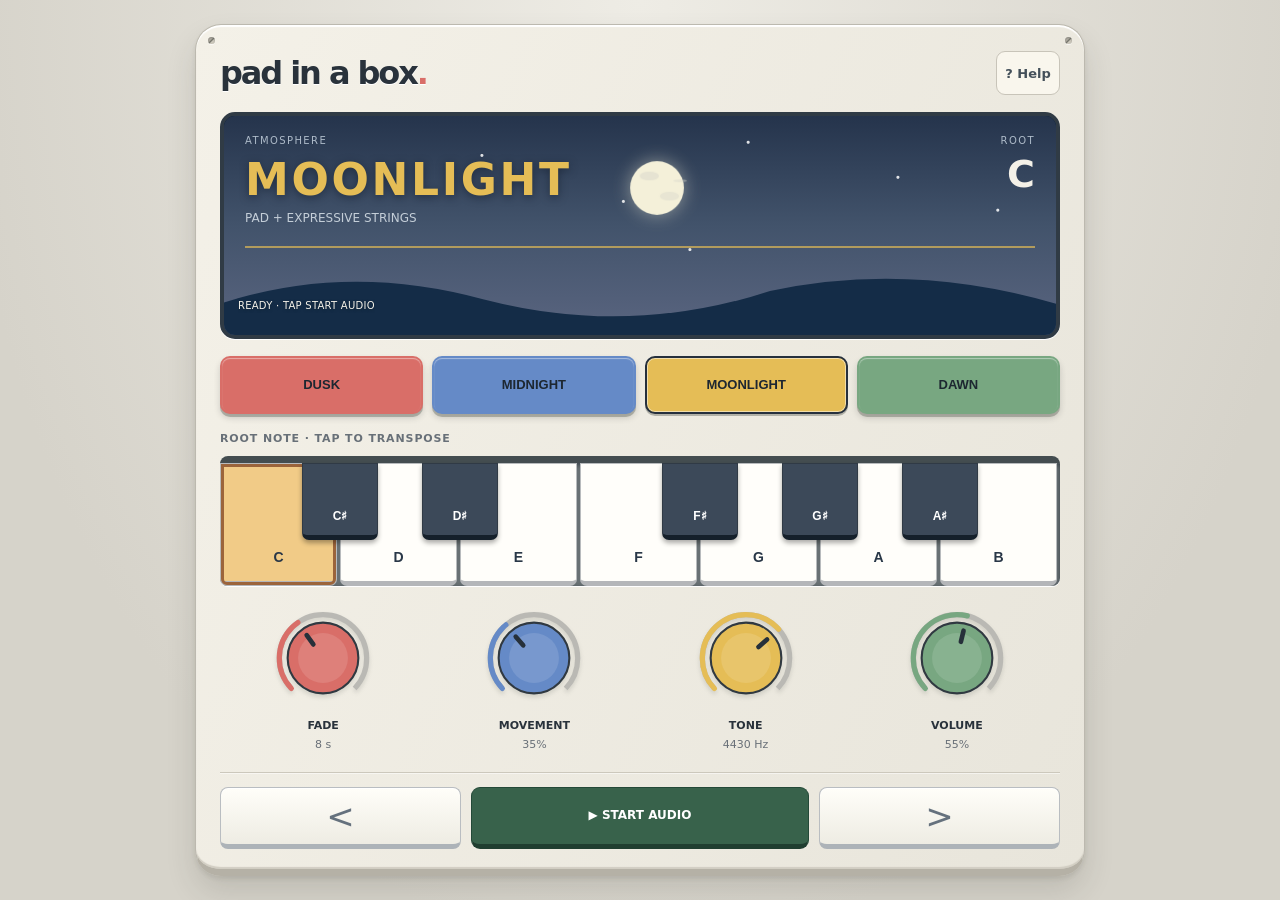
==== commit 5c2b7a15: "Use red stop control, simplify credit and reveal mountains behind status" ====
--- a/index.html
+++ b/index.html
@@ -25,5 +25,5 @@
  .performance-footer .step{height:52px;min-height:52px;font-size:32px;color:#65717d}
  .performance-footer .play{width:100%}
 }
-</style><style>#controls[hidden]{display:none!important}</style><link href="enclosure.css?v=1" rel="stylesheet"/><link href="performance-help.css?v=2" rel="stylesheet"/></head><body><main class="device"><header class="top"><div class="brand">pad in a box<span class="dot">.</span></div><div class="meta">v1.8 / PERFORMANCE</div><div class="utility"><button class="help-entry" id="openHelp" type="button">? Help</button></div></header><section class="display" id="display"><div aria-hidden="true" class="sky-illustration"><canvas class="sky-canvas" id="skyCanvas"></canvas><div class="sky-glow"></div><div class="sky-stars"></div><div class="sky-sun"></div><div class="sky-moon" id="skyMoon"></div><svg class="sky-hills" preserveaspectratio="none" viewbox="0 0 800 130"><path d="M0 75 Q120 9 250 70 Q390 132 525 56 Q659 7 800 77 L800 130 L0 130 Z"></path></svg></div><div class="readout"><div><div class="eyebrow">ATMOSPHERE</div><h1 id="stageTitle">MIDNIGHT</h1><div class="desc" id="stageDesc">QUIET DRONE · PAD ONLY</div></div><div class="root-display"><div class="eyebrow">ROOT</div><strong id="rootText">D</strong></div></div><svg aria-hidden="true" class="wave" preserveaspectratio="none" viewbox="0 0 500 28"><path d="M0 14 Q20 1 40 14 T80 14 T120 14 T160 14 T200 14 T240 14 T280 14 T320 14 T360 14 T400 14 T440 14 T480 14 T520 14" fill="none" stroke="var(--accent)" stroke-width="2"></path><path d="M0 14 Q13 23 26 14 T52 14 T78 14 T104 14 T130 14 T156 14 T182 14 T208 14 T234 14 T260 14 T286 14 T312 14 T338 14 T364 14 T390 14 T416 14 T442 14 T468 14 T494 14" fill="none" opacity=".4" stroke="var(--accent)"></path></svg><div aria-atomic="true" aria-live="polite" class="status-strip" role="status"><span id="displayStatus"></span></div></section><div class="stagebar" id="stagebar"><button class="stage" data-id="0" style="--color:#d96e68">DUSK</button><button class="stage" data-id="1" style="--color:#658ac7">MIDNIGHT</button><button class="stage" data-id="2" style="--color:#e5bd56">MOONLIGHT</button><button class="stage" data-id="3" style="--color:#78a781">DAWN</button></div><div class="legend">ROOT NOTE · TAP TO TRANSPOSE</div><div class="keyboard" id="keyboard"></div><div class="controls" id="controls"></div><div class="performance-footer"><div class="stepper"><button aria-label="Previous stage" class="step" id="left">&lt;</button><button class="transport-play" id="play" type="button">▶ START AUDIO</button><button aria-label="Next stage" class="step" id="right">&gt;</button></div><div class="hint">Choose an atmosphere. Moonlight unfolds gently. Dawn builds, holds and breathes.</div></div><span hidden="" id="celloPhrase"></span>
-<div class="status" hidden="" id="status">READY · TAP START AUDIO</div><div class="pending" hidden="" id="pending"></div><div class="alert" hidden="" id="alert"></div></main><script src="mix-core.js?v=1.9"></script><script src="app.js?v=2.0"></script><script src="violin-ui.js?v=1.7"></script><script src="ensemble.js?v=1.7.2"></script><script defer src="performance-ui.js?v=2.1"></script><script src="sky.js?v=1.8"></script><script src="performance-strings.js?v=3" type="module"></script><script src="audio-waveform.js?v=1"></script><script src="stage-keys.js?v=1"></script><script src="play-fit.js?v=2.0"></script><dialog aria-labelledby="helpTitle" class="help-dialog" id="helpDialog"><header class="help-toolbar"><button hidden="" id="helpBack" type="button">← Back</button><h2 id="helpTitle">Help</h2><button aria-label="Close help" id="closeHelp" type="button">×</button></header><div id="helpHome"><p>pad in a box. · by not jack.</p><nav aria-label="Help sections"><button data-section="0" type="button">Getting Started</button><button data-section="1" type="button">The Four Atmospheres</button><button data-section="2" type="button">Your Controls</button><button data-section="3" type="button">Playing Together</button><button data-section="4" type="button">Questions &amp; Troubleshooting</button><button data-section="5" type="button">About Pad in a Box</button></nav></div><section class="help-section" hidden="" id="help-section-0"><h2 tabindex="-1">Getting Started</h2><h3>Music that plays with you.</h3><p>Pad in a Box creates evolving musical atmospheres designed to support your playing, worship, or moments of reflection.</p><p><strong>1. Choose your key</strong></p><p>Select the musical key using the keyboard.</p><p><strong>2. Choose your atmosphere</strong></p><p>Use the left and right arrows to move between Dusk, Midnight, Moonlight and Dawn.</p><p><strong>3. Make it yours</strong></p><p>Adjust the knobs to shape the music around what you're playing.</p><p><em>The music evolves naturally, so you can focus on playing.</em></p><p><em>There's no need to play every note. Let the music breathe.</em></p></section><section class="help-section" hidden="" id="help-section-1"><h2 tabindex="-1">The Four Atmospheres</h2><p>Each stage has its own musical purpose. Choose the atmosphere that best supports the moment.</p><h3>Dusk — Rest and reflect</h3><p><strong>PAD + GENERATIVE PIANO</strong></p><p>Let the music play for you. Gentle, evolving piano notes create a peaceful atmosphere.</p><p>Ideal for quiet meditation, reflection, and moments when you want to stop playing and simply listen.</p><h3>Midnight — A foundation to play on</h3><p><strong>PAD</strong></p><p>A calm, sustained musical foundation that leaves space for your own instrument.</p><p>Ideal for accompanying gentle verses, prayer, and quieter musical moments.</p><h3>Moonlight — Add expression</h3><p><strong>PAD + STRINGS</strong></p><p>Expressive cello and violin phrases add movement, warmth, and musical embellishments.</p><p>Ideal for bigger verses and choruses that benefit from a little extra expression.</p><h3>Dawn — Build dynamically</h3><p><strong>PAD + STRINGS + ORGAN</strong></p><p>A rich, full musical backing with expressive strings and swelling organ.</p><p>Ideal for big choruses, bridges, and moments that need a powerful dynamic foundation.</p><p><em>Move freely between atmospheres. The music transitions smoothly as you change stages.</em></p></section><section class="help-section" hidden="" id="help-section-2"><h2 tabindex="-1">Your Controls</h2><p>Everything you need to shape the music is right at your fingertips.</p><h3>Playing</h3><p><strong>Start / Stop Audio</strong></p><p>Tap Start Audio between the arrows to begin. Tap Stop Audio there whenever you need silence.</p><p>Your chosen key and atmosphere stay selected when the music stops.</p><p><strong>Keyboard</strong></p><p>Tap a note to change the key of the music. Pad in a Box adjusts the instruments to follow your selection.</p><p>The keyboard selects your musical root note. It isn't intended for playing individual notes or melodies.</p><p><strong>Atmosphere Buttons and Arrows</strong></p><p>Tap Dusk, Midnight, Moonlight or Dawn directly, or use the arrows to move between them.</p><p>The app briefly waits for your final selection before changing. Musical transitions happen gradually.</p><h3>Shaping the Sound</h3><details class="knob-help"><summary>Fade — Default: 8 s</summary><p>How smoothly the music changes.</p><p>Controls how gradually previous sounds fade away when you change atmospheres or keys.</p><p>Longer fades create gentler transitions. Shorter fades respond more quickly.</p></details><details class="knob-help"><summary>Movement — Default: 35%</summary><p>How much the pad moves.</p><p>Adds subtle movement and variation to the sustained pad sound.</p><p>Keep it low for a steadier atmosphere, or increase it for a more evolving texture.</p></details><details class="knob-help"><summary>Tone — Default: 68%</summary><p>How bright or warm the music feels.</p><p>Shapes the overall sound using a filter.</p><p>Turn it down for a darker, softer sound, or up for a brighter, more open sound.</p></details><details class="knob-help"><summary>Volume — Default: 55%</summary><p>How loud Pad in a Box plays.</p><p>Controls the overall output volume of the instrument.</p><p>Adjust this to sit comfortably alongside your guitar, piano or other instruments.</p></details><p><em>Drag a knob upwards to increase its value or downwards to decrease it. On desktop, double-click a knob to restore its default.</em></p><h3>Reading the Display</h3><p>The display shows your current atmosphere, selected musical key, and playback status. The waveform moves with the sound.</p><h3>Interactive Help — Explore Controls</h3><p><strong>Open Help</strong></p><p>Open Help, then choose Explore Controls.</p><p><strong>Tap a highlighted control</strong></p><p>A small explanation appears. Inspecting a control shouldn't accidentally change the music.</p><p><strong>Exit Help mode</strong></p><p>All controls return to their normal behaviour. Music continues playing throughout.</p><button id="exploreControls" type="button">Explore Controls</button></section><section class="help-section" hidden="" id="help-section-3"><h2 tabindex="-1">Playing Together</h2><h3>A companion for your music.</h3><p>Whether you're playing alone or with a worship team, Pad in a Box is designed to support your music and create space for the moment.</p><p><strong>1. Playing on your own</strong></p><p>Start with Midnight and select your song's key. The pad provides a steady musical foundation while you play guitar, piano or another instrument.</p><p><strong>2. Building dynamics</strong></p><p>Move into Moonlight for bigger verses and choruses that need more expression. Switch to Dawn for powerful choruses and bridges. Return to Midnight when you want to settle the music.</p><p><strong>3. Taking a break</strong></p><p>Put down your instrument and switch to Dusk. Let the generative piano continue playing while you rest, pray or create space for quiet meditation.</p><p><strong>4. Moving between songs</strong></p><p>Keep the music flowing between songs. Use Midnight for a gentle background, and change the key when you're ready to move into the next song. The sound transitions gradually.</p><p><strong>5. Playing with a worship team</strong></p><p>Let Pad in a Box fill the gaps rather than compete with the band. Adjust the volume and tone so it sits comfortably alongside other instruments, especially keyboards and strings.</p><p><strong>A little tip</strong></p><p>Pad in a Box follows your selected root note, not your chord changes. Think of it as a musical foundation, rather than another musician following every chord.</p></section><section class="help-section" hidden="" id="help-section-4"><h2 tabindex="-1">Questions &amp; Troubleshooting</h2><h3>Need a hand?</h3><p>Here are a few quick answers to help keep the music flowing.</p><details class="faq"><summary>I can't hear anything.</summary><p>Tap Start Audio between the arrows, check the Volume knob and your device's volume, and make sure the sound is going to the correct speakers or headphones. If it still doesn't work, reload the page and try again.</p></details><details class="faq"><summary>Why doesn't the atmosphere change immediately?</summary><p>Pad in a Box briefly waits for your final selection before smoothly blending between atmospheres. This prevents sudden changes in the music. You can adjust the Fade knob to control how gradual transitions feel.</p></details><details class="faq"><summary>Why can't I see the knobs?</summary><p>On smaller screens, the knobs may be hidden to keep essential playing controls accessible. Your existing settings are preserved. Use a larger screen or change your device's orientation to access them when space allows.</p></details><details class="faq"><summary>Why does the music stop when I lock my phone?</summary><p>Some mobile browsers pause audio when the screen locks or you switch apps. For more reliable playback, keep the browser open and your screen awake.</p></details><details class="faq"><summary>Why isn't the music following my chords?</summary><p>Pad in a Box follows your selected root note, not individual chord changes. It creates a musical foundation you can play over, rather than automatically following every chord.</p></details><details class="faq"><summary>Why can't I hear the strings or organ straight away?</summary><p>The instruments evolve naturally over time. Moonlight introduces expressive string phrases, while Dawn adds swelling organ sounds. Some parts need a little time to develop.</p></details><details class="faq"><summary>Are my settings saved?</summary><p>Yes. Your settings are saved locally in your browser. They won't automatically sync between devices, and clearing browser data may remove them.</p></details></section><section class="help-section" hidden="" id="help-section-5"><h2 tabindex="-1">About Pad in a Box</h2><h3>pad in a box.</h3><p><em>by not jack.</em></p><h3>A little space for music to breathe.</h3><p>I created Pad in a Box because I wanted something simple: a musical companion that could play alongside me.</p><p>As a musician and worship leader, I wanted something that could sit quietly behind my guitar, build with the music, and keep playing when I put my instrument down.</p><p>Inspired by Brian Eno's approach to generative ambient music, Pad in a Box brings together sounds that evolve, interact and occasionally surprise us.</p><p>It's not designed to take the lead, but to support the moment.</p><p>Whether you're leading worship, playing on your own, or simply taking time to reflect, I hope it gives you a little more space to listen, create and breathe.</p><p><strong>Dan</strong></p><p><em>not jack.</em></p><footer class="about-footer"><p>Created by: not jack.<br/><a href="https://notjack.au">notjack.au</a><br/>Version: <span id="helpVersion"></span></p><details><summary>Credits &amp; Licences</summary><p>String model: <a href="https://github.com/Nemus-Project/EfficientBowedString">Nemus EfficientBowedString</a>. Processor: Riccardo Russo. Global.h: Silvin Willemsen. Redistribution permission stated by the site owner.</p><p>Organ architecture adapted from <a href="https://github.com/gpasquero/hammond-b3">gpasquero/hammond-b3</a>. <a href="licenses/hammond-b3-MIT.txt">MIT licence</a>.</p></details></footer></section></dialog><aside aria-label="Explore Controls" hidden="" id="controlGuide"><button id="exitGuide" type="button">Exit Help</button><p id="guideHint" role="status">Tap a highlighted control to learn what it does. Music continues playing.</p></aside></body></html>
+</style><style>#controls[hidden]{display:none!important}</style><link href="enclosure.css?v=1" rel="stylesheet"/><link href="performance-help.css?v=3" rel="stylesheet"/></head><body><main class="device"><header class="top"><div class="brand">pad in a box<span class="dot">.</span></div><div class="meta">v1.8 / PERFORMANCE</div><div class="utility"><button class="help-entry" id="openHelp" type="button">? Help</button></div></header><section class="display" id="display"><div aria-hidden="true" class="sky-illustration"><canvas class="sky-canvas" id="skyCanvas"></canvas><div class="sky-glow"></div><div class="sky-stars"></div><div class="sky-sun"></div><div class="sky-moon" id="skyMoon"></div><svg class="sky-hills" preserveaspectratio="none" viewbox="0 0 800 130"><path d="M0 75 Q120 9 250 70 Q390 132 525 56 Q659 7 800 77 L800 130 L0 130 Z"></path></svg></div><div class="readout"><div><div class="eyebrow">ATMOSPHERE</div><h1 id="stageTitle">MIDNIGHT</h1><div class="desc" id="stageDesc">QUIET DRONE · PAD ONLY</div></div><div class="root-display"><div class="eyebrow">ROOT</div><strong id="rootText">D</strong></div></div><svg aria-hidden="true" class="wave" preserveaspectratio="none" viewbox="0 0 500 28"><path d="M0 14 Q20 1 40 14 T80 14 T120 14 T160 14 T200 14 T240 14 T280 14 T320 14 T360 14 T400 14 T440 14 T480 14 T520 14" fill="none" stroke="var(--accent)" stroke-width="2"></path><path d="M0 14 Q13 23 26 14 T52 14 T78 14 T104 14 T130 14 T156 14 T182 14 T208 14 T234 14 T260 14 T286 14 T312 14 T338 14 T364 14 T390 14 T416 14 T442 14 T468 14 T494 14" fill="none" opacity=".4" stroke="var(--accent)"></path></svg><div aria-atomic="true" aria-live="polite" class="status-strip" role="status"><span id="displayStatus"></span></div></section><div class="stagebar" id="stagebar"><button class="stage" data-id="0" style="--color:#d96e68">DUSK</button><button class="stage" data-id="1" style="--color:#658ac7">MIDNIGHT</button><button class="stage" data-id="2" style="--color:#e5bd56">MOONLIGHT</button><button class="stage" data-id="3" style="--color:#78a781">DAWN</button></div><div class="legend">ROOT NOTE · TAP TO TRANSPOSE</div><div class="keyboard" id="keyboard"></div><div class="controls" id="controls"></div><div class="performance-footer"><div class="stepper"><button aria-label="Previous stage" class="step" id="left">&lt;</button><button class="transport-play" id="play" type="button">▶ START AUDIO</button><button aria-label="Next stage" class="step" id="right">&gt;</button></div><div class="hint">Choose an atmosphere. Moonlight unfolds gently. Dawn builds, holds and breathes.</div></div><span hidden="" id="celloPhrase"></span>
+<div class="status" hidden="" id="status">READY · TAP START AUDIO</div><div class="pending" hidden="" id="pending"></div><div class="alert" hidden="" id="alert"></div></main><script src="mix-core.js?v=1.9"></script><script src="app.js?v=2.0"></script><script src="violin-ui.js?v=1.7"></script><script src="ensemble.js?v=1.7.2"></script><script defer src="performance-ui.js?v=2.1"></script><script src="sky.js?v=1.8"></script><script src="performance-strings.js?v=3" type="module"></script><script src="audio-waveform.js?v=1"></script><script src="stage-keys.js?v=1"></script><script src="play-fit.js?v=2.0"></script><dialog aria-labelledby="helpTitle" class="help-dialog" id="helpDialog"><header class="help-toolbar"><button hidden="" id="helpBack" type="button">← Back</button><h2 id="helpTitle">Help</h2><button aria-label="Close help" id="closeHelp" type="button">×</button></header><div id="helpHome"><p>pad in a box. · not jack.</p><nav aria-label="Help sections"><button data-section="0" type="button">Getting Started</button><button data-section="1" type="button">The Four Atmospheres</button><button data-section="2" type="button">Your Controls</button><button data-section="3" type="button">Playing Together</button><button data-section="4" type="button">Questions &amp; Troubleshooting</button><button data-section="5" type="button">About Pad in a Box</button></nav></div><section class="help-section" hidden="" id="help-section-0"><h2 tabindex="-1">Getting Started</h2><h3>Music that plays with you.</h3><p>Pad in a Box creates evolving musical atmospheres designed to support your playing, worship, or moments of reflection.</p><p><strong>1. Choose your key</strong></p><p>Select the musical key using the keyboard.</p><p><strong>2. Choose your atmosphere</strong></p><p>Use the left and right arrows to move between Dusk, Midnight, Moonlight and Dawn.</p><p><strong>3. Make it yours</strong></p><p>Adjust the knobs to shape the music around what you're playing.</p><p><em>The music evolves naturally, so you can focus on playing.</em></p><p><em>There's no need to play every note. Let the music breathe.</em></p></section><section class="help-section" hidden="" id="help-section-1"><h2 tabindex="-1">The Four Atmospheres</h2><p>Each stage has its own musical purpose. Choose the atmosphere that best supports the moment.</p><h3>Dusk — Rest and reflect</h3><p><strong>PAD + GENERATIVE PIANO</strong></p><p>Let the music play for you. Gentle, evolving piano notes create a peaceful atmosphere.</p><p>Ideal for quiet meditation, reflection, and moments when you want to stop playing and simply listen.</p><h3>Midnight — A foundation to play on</h3><p><strong>PAD</strong></p><p>A calm, sustained musical foundation that leaves space for your own instrument.</p><p>Ideal for accompanying gentle verses, prayer, and quieter musical moments.</p><h3>Moonlight — Add expression</h3><p><strong>PAD + STRINGS</strong></p><p>Expressive cello and violin phrases add movement, warmth, and musical embellishments.</p><p>Ideal for bigger verses and choruses that benefit from a little extra expression.</p><h3>Dawn — Build dynamically</h3><p><strong>PAD + STRINGS + ORGAN</strong></p><p>A rich, full musical backing with expressive strings and swelling organ.</p><p>Ideal for big choruses, bridges, and moments that need a powerful dynamic foundation.</p><p><em>Move freely between atmospheres. The music transitions smoothly as you change stages.</em></p></section><section class="help-section" hidden="" id="help-section-2"><h2 tabindex="-1">Your Controls</h2><p>Everything you need to shape the music is right at your fingertips.</p><h3>Playing</h3><p><strong>Start / Stop Audio</strong></p><p>Tap Start Audio between the arrows to begin. Tap Stop Audio there whenever you need silence.</p><p>Your chosen key and atmosphere stay selected when the music stops.</p><p><strong>Keyboard</strong></p><p>Tap a note to change the key of the music. Pad in a Box adjusts the instruments to follow your selection.</p><p>The keyboard selects your musical root note. It isn't intended for playing individual notes or melodies.</p><p><strong>Atmosphere Buttons and Arrows</strong></p><p>Tap Dusk, Midnight, Moonlight or Dawn directly, or use the arrows to move between them.</p><p>The app briefly waits for your final selection before changing. Musical transitions happen gradually.</p><h3>Shaping the Sound</h3><details class="knob-help"><summary>Fade — Default: 8 s</summary><p>How smoothly the music changes.</p><p>Controls how gradually previous sounds fade away when you change atmospheres or keys.</p><p>Longer fades create gentler transitions. Shorter fades respond more quickly.</p></details><details class="knob-help"><summary>Movement — Default: 35%</summary><p>How much the pad moves.</p><p>Adds subtle movement and variation to the sustained pad sound.</p><p>Keep it low for a steadier atmosphere, or increase it for a more evolving texture.</p></details><details class="knob-help"><summary>Tone — Default: 68%</summary><p>How bright or warm the music feels.</p><p>Shapes the overall sound using a filter.</p><p>Turn it down for a darker, softer sound, or up for a brighter, more open sound.</p></details><details class="knob-help"><summary>Volume — Default: 55%</summary><p>How loud Pad in a Box plays.</p><p>Controls the overall output volume of the instrument.</p><p>Adjust this to sit comfortably alongside your guitar, piano or other instruments.</p></details><p><em>Drag a knob upwards to increase its value or downwards to decrease it. On desktop, double-click a knob to restore its default.</em></p><h3>Reading the Display</h3><p>The display shows your current atmosphere, selected musical key, and playback status. The waveform moves with the sound.</p><h3>Interactive Help — Explore Controls</h3><p><strong>Open Help</strong></p><p>Open Help, then choose Explore Controls.</p><p><strong>Tap a highlighted control</strong></p><p>A small explanation appears. Inspecting a control shouldn't accidentally change the music.</p><p><strong>Exit Help mode</strong></p><p>All controls return to their normal behaviour. Music continues playing throughout.</p><button id="exploreControls" type="button">Explore Controls</button></section><section class="help-section" hidden="" id="help-section-3"><h2 tabindex="-1">Playing Together</h2><h3>A companion for your music.</h3><p>Whether you're playing alone or with a worship team, Pad in a Box is designed to support your music and create space for the moment.</p><p><strong>1. Playing on your own</strong></p><p>Start with Midnight and select your song's key. The pad provides a steady musical foundation while you play guitar, piano or another instrument.</p><p><strong>2. Building dynamics</strong></p><p>Move into Moonlight for bigger verses and choruses that need more expression. Switch to Dawn for powerful choruses and bridges. Return to Midnight when you want to settle the music.</p><p><strong>3. Taking a break</strong></p><p>Put down your instrument and switch to Dusk. Let the generative piano continue playing while you rest, pray or create space for quiet meditation.</p><p><strong>4. Moving between songs</strong></p><p>Keep the music flowing between songs. Use Midnight for a gentle background, and change the key when you're ready to move into the next song. The sound transitions gradually.</p><p><strong>5. Playing with a worship team</strong></p><p>Let Pad in a Box fill the gaps rather than compete with the band. Adjust the volume and tone so it sits comfortably alongside other instruments, especially keyboards and strings.</p><p><strong>A little tip</strong></p><p>Pad in a Box follows your selected root note, not your chord changes. Think of it as a musical foundation, rather than another musician following every chord.</p></section><section class="help-section" hidden="" id="help-section-4"><h2 tabindex="-1">Questions &amp; Troubleshooting</h2><h3>Need a hand?</h3><p>Here are a few quick answers to help keep the music flowing.</p><details class="faq"><summary>I can't hear anything.</summary><p>Tap Start Audio between the arrows, check the Volume knob and your device's volume, and make sure the sound is going to the correct speakers or headphones. If it still doesn't work, reload the page and try again.</p></details><details class="faq"><summary>Why doesn't the atmosphere change immediately?</summary><p>Pad in a Box briefly waits for your final selection before smoothly blending between atmospheres. This prevents sudden changes in the music. You can adjust the Fade knob to control how gradual transitions feel.</p></details><details class="faq"><summary>Why can't I see the knobs?</summary><p>On smaller screens, the knobs may be hidden to keep essential playing controls accessible. Your existing settings are preserved. Use a larger screen or change your device's orientation to access them when space allows.</p></details><details class="faq"><summary>Why does the music stop when I lock my phone?</summary><p>Some mobile browsers pause audio when the screen locks or you switch apps. For more reliable playback, keep the browser open and your screen awake.</p></details><details class="faq"><summary>Why isn't the music following my chords?</summary><p>Pad in a Box follows your selected root note, not individual chord changes. It creates a musical foundation you can play over, rather than automatically following every chord.</p></details><details class="faq"><summary>Why can't I hear the strings or organ straight away?</summary><p>The instruments evolve naturally over time. Moonlight introduces expressive string phrases, while Dawn adds swelling organ sounds. Some parts need a little time to develop.</p></details><details class="faq"><summary>Are my settings saved?</summary><p>Yes. Your settings are saved locally in your browser. They won't automatically sync between devices, and clearing browser data may remove them.</p></details></section><section class="help-section" hidden="" id="help-section-5"><h2 tabindex="-1">About Pad in a Box</h2><h3>pad in a box.</h3><p><em>not jack.</em></p><h3>A little space for music to breathe.</h3><p>I created Pad in a Box because I wanted something simple: a musical companion that could play alongside me.</p><p>As a musician and worship leader, I wanted something that could sit quietly behind my guitar, build with the music, and keep playing when I put my instrument down.</p><p>Inspired by Brian Eno's approach to generative ambient music, Pad in a Box brings together sounds that evolve, interact and occasionally surprise us.</p><p>It's not designed to take the lead, but to support the moment.</p><p>Whether you're leading worship, playing on your own, or simply taking time to reflect, I hope it gives you a little more space to listen, create and breathe.</p><p><strong>Dan</strong></p><p><em>not jack.</em></p><footer class="about-footer"><p>Created by: not jack.<br/><a href="https://notjack.au">notjack.au</a><br/>Version: <span id="helpVersion"></span></p><details><summary>Credits &amp; Licences</summary><p>String model: <a href="https://github.com/Nemus-Project/EfficientBowedString">Nemus EfficientBowedString</a>. Processor: Riccardo Russo. Global.h: Silvin Willemsen. Redistribution permission stated by the site owner.</p><p>Organ architecture adapted from <a href="https://github.com/gpasquero/hammond-b3">gpasquero/hammond-b3</a>. <a href="licenses/hammond-b3-MIT.txt">MIT licence</a>.</p></details></footer></section></dialog><aside aria-label="Explore Controls" hidden="" id="controlGuide"><button id="exitGuide" type="button">Exit Help</button><p id="guideHint" role="status">Tap a highlighted control to learn what it does. Music continues playing.</p></aside></body></html>
--- a/performance-help.css
+++ b/performance-help.css
@@ -3,9 +3,9 @@
 #display{position:relative;padding-bottom:68px;isolation:isolate}
 .performance-footer>.stepper{grid-template-columns:minmax(44px,1fr) minmax(128px,1.4fr) minmax(44px,1fr);gap:10px}
 .transport-play{min-width:0;min-height:54px;padding:8px;border:1px solid #244938;border-bottom:5px solid #203e30;border-radius:9px;background:#38624b;color:#fff;font:800 12px/1.3 system-ui;cursor:pointer;touch-action:manipulation}
-.transport-play[aria-pressed="true"]{background:#303d4d;border-color:#24303d}.transport-play:disabled{opacity:.65;cursor:wait}.transport-play:active:not(:disabled){transform:translateY(2px);border-bottom-width:3px}
+.transport-play[aria-pressed="true"]{background:#a93e3a;border-color:#7e2c29}.transport-play:disabled{opacity:.65;cursor:wait}.transport-play:active:not(:disabled){transform:translateY(2px);border-bottom-width:3px}
 .device[data-sky="3"] #stageTitle{color:#123e2b;text-shadow:none}.device[data-sky="3"] .readout{color:#153737}.device[data-sky="3"] .readout .eyebrow,.device[data-sky="3"] .readout .desc{color:#183d3d}.device[data-sky="3"] .wave path{stroke:#24513a}
-.status-strip{position:absolute;z-index:4;bottom:0;left:0;right:0;height:58px;display:flex;align-items:center;padding:8px 14px;background:#12283bc9;color:#d8e3e9;font:10px/1.4 system-ui;letter-spacing:.025em}.status-strip span{display:-webkit-box;-webkit-line-clamp:3;-webkit-box-orient:vertical;overflow:hidden;overflow-wrap:anywhere}
+.status-strip{position:absolute;z-index:4;bottom:0;left:0;right:0;height:58px;display:flex;align-items:center;padding:8px 14px;background:transparent;color:#f4f1e8;text-shadow:0 1px 3px #102536;font:10px/1.4 system-ui;letter-spacing:.025em}.status-strip span{display:-webkit-box;-webkit-line-clamp:3;-webkit-box-orient:vertical;overflow:hidden;overflow-wrap:anywhere}
 #status[hidden],#pending[hidden],#alert[hidden]{display:none!important}.performance-footer{grid-template-columns:1fr}.performance-footer>.stepper{grid-column:1}
 .help-dialog{padding:0;width:min(650px,calc(100% - 24px));max-height:calc(100dvh - 32px);overscroll-behavior:contain}.help-dialog[open]{display:block}.help-toolbar{display:flex;align-items:center;gap:8px;position:sticky;top:0;background:#eeece5;padding:12px 16px;border-bottom:1px solid #d3cfc4;z-index:3}.help-toolbar h2{font-size:16px;flex:1;margin:0}.help-dialog button{min-height:44px;padding:10px 14px;border:1px solid #c6c3b8;border-radius:8px;background:#fffdf5;color:#293747;cursor:pointer}.help-dialog [hidden],#controlGuide[hidden]{display:none!important}
 #helpHome,.help-section{padding:16px 22px 24px}#helpHome nav{display:grid;gap:10px}#helpHome button{text-align:left}.help-section h2{font-size:23px;line-height:1.25}.help-section h3{font-size:18px;margin-top:24px}.help-section p{font-size:14px;line-height:1.65}.help-section a{color:#315e6b}.faq{padding:12px 0;border-bottom:1px solid #d3cfc4}.faq summary,.about-footer summary{min-height:44px;align-content:center;cursor:pointer}.about-footer{border-top:1px solid #d3cfc4;margin-top:24px}#help-section-1 h3{padding-left:12px;border-left:5px solid #d96e68}#help-section-1 h3:nth-of-type(2){border-color:#658ac7}#help-section-1 h3:nth-of-type(3){border-color:#e5bd56}#help-section-1 h3:nth-of-type(4){border-color:#78a781}
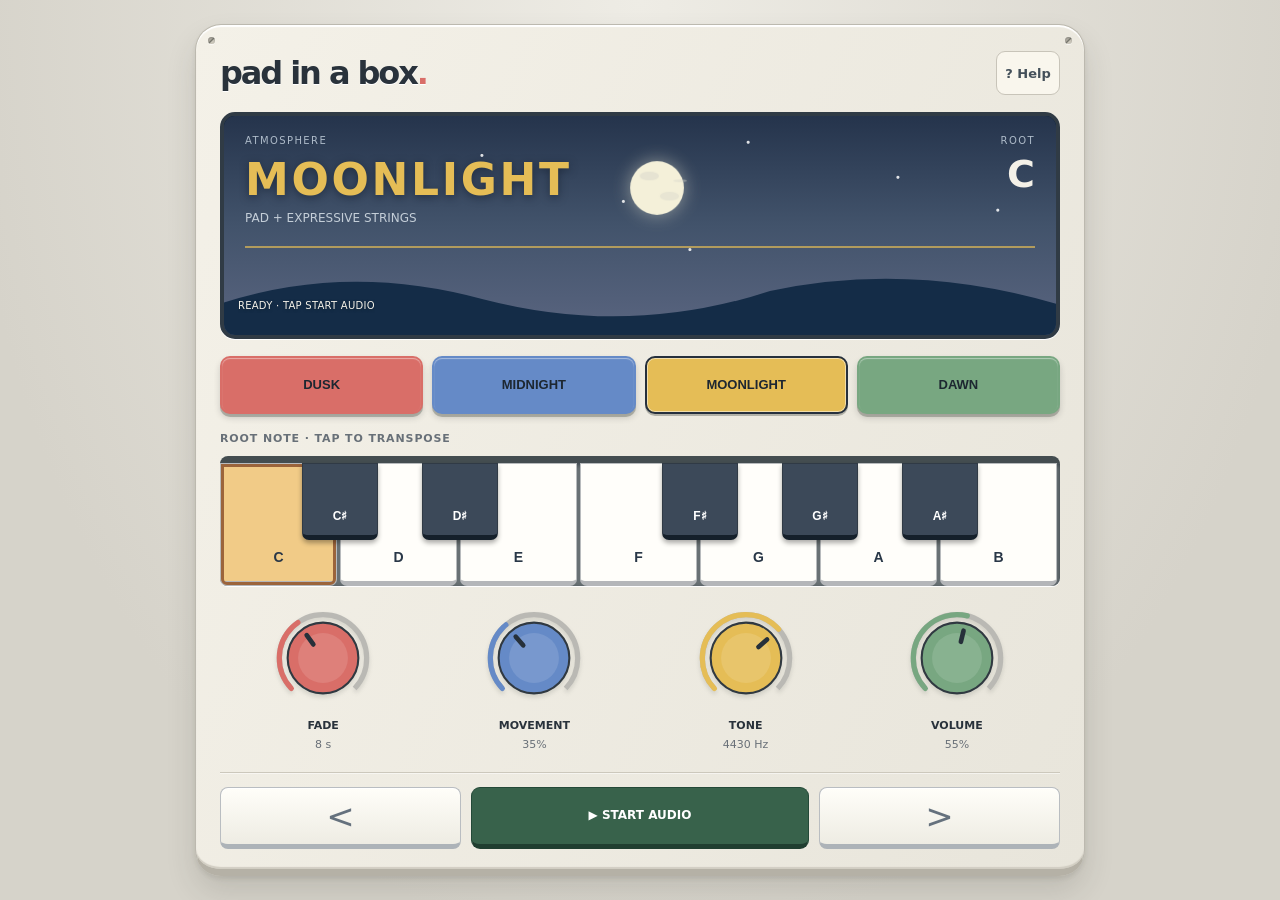
==== commit 215abc31: "Replace help with concise visual quick-start guide" ====
--- a/index.html
+++ b/index.html
@@ -25,5 +25,21 @@
  .performance-footer .step{height:52px;min-height:52px;font-size:32px;color:#65717d}
  .performance-footer .play{width:100%}
 }
-</style><style>#controls[hidden]{display:none!important}</style><link href="enclosure.css?v=1" rel="stylesheet"/><link href="performance-help.css?v=3" rel="stylesheet"/></head><body><main class="device"><header class="top"><div class="brand">pad in a box<span class="dot">.</span></div><div class="meta">v1.8 / PERFORMANCE</div><div class="utility"><button class="help-entry" id="openHelp" type="button">? Help</button></div></header><section class="display" id="display"><div aria-hidden="true" class="sky-illustration"><canvas class="sky-canvas" id="skyCanvas"></canvas><div class="sky-glow"></div><div class="sky-stars"></div><div class="sky-sun"></div><div class="sky-moon" id="skyMoon"></div><svg class="sky-hills" preserveaspectratio="none" viewbox="0 0 800 130"><path d="M0 75 Q120 9 250 70 Q390 132 525 56 Q659 7 800 77 L800 130 L0 130 Z"></path></svg></div><div class="readout"><div><div class="eyebrow">ATMOSPHERE</div><h1 id="stageTitle">MIDNIGHT</h1><div class="desc" id="stageDesc">QUIET DRONE · PAD ONLY</div></div><div class="root-display"><div class="eyebrow">ROOT</div><strong id="rootText">D</strong></div></div><svg aria-hidden="true" class="wave" preserveaspectratio="none" viewbox="0 0 500 28"><path d="M0 14 Q20 1 40 14 T80 14 T120 14 T160 14 T200 14 T240 14 T280 14 T320 14 T360 14 T400 14 T440 14 T480 14 T520 14" fill="none" stroke="var(--accent)" stroke-width="2"></path><path d="M0 14 Q13 23 26 14 T52 14 T78 14 T104 14 T130 14 T156 14 T182 14 T208 14 T234 14 T260 14 T286 14 T312 14 T338 14 T364 14 T390 14 T416 14 T442 14 T468 14 T494 14" fill="none" opacity=".4" stroke="var(--accent)"></path></svg><div aria-atomic="true" aria-live="polite" class="status-strip" role="status"><span id="displayStatus"></span></div></section><div class="stagebar" id="stagebar"><button class="stage" data-id="0" style="--color:#d96e68">DUSK</button><button class="stage" data-id="1" style="--color:#658ac7">MIDNIGHT</button><button class="stage" data-id="2" style="--color:#e5bd56">MOONLIGHT</button><button class="stage" data-id="3" style="--color:#78a781">DAWN</button></div><div class="legend">ROOT NOTE · TAP TO TRANSPOSE</div><div class="keyboard" id="keyboard"></div><div class="controls" id="controls"></div><div class="performance-footer"><div class="stepper"><button aria-label="Previous stage" class="step" id="left">&lt;</button><button class="transport-play" id="play" type="button">▶ START AUDIO</button><button aria-label="Next stage" class="step" id="right">&gt;</button></div><div class="hint">Choose an atmosphere. Moonlight unfolds gently. Dawn builds, holds and breathes.</div></div><span hidden="" id="celloPhrase"></span>
-<div class="status" hidden="" id="status">READY · TAP START AUDIO</div><div class="pending" hidden="" id="pending"></div><div class="alert" hidden="" id="alert"></div></main><script src="mix-core.js?v=1.9"></script><script src="app.js?v=2.0"></script><script src="violin-ui.js?v=1.7"></script><script src="ensemble.js?v=1.7.2"></script><script defer src="performance-ui.js?v=2.1"></script><script src="sky.js?v=1.8"></script><script src="performance-strings.js?v=3" type="module"></script><script src="audio-waveform.js?v=1"></script><script src="stage-keys.js?v=1"></script><script src="play-fit.js?v=2.0"></script><dialog aria-labelledby="helpTitle" class="help-dialog" id="helpDialog"><header class="help-toolbar"><button hidden="" id="helpBack" type="button">← Back</button><h2 id="helpTitle">Help</h2><button aria-label="Close help" id="closeHelp" type="button">×</button></header><div id="helpHome"><p>pad in a box. · not jack.</p><nav aria-label="Help sections"><button data-section="0" type="button">Getting Started</button><button data-section="1" type="button">The Four Atmospheres</button><button data-section="2" type="button">Your Controls</button><button data-section="3" type="button">Playing Together</button><button data-section="4" type="button">Questions &amp; Troubleshooting</button><button data-section="5" type="button">About Pad in a Box</button></nav></div><section class="help-section" hidden="" id="help-section-0"><h2 tabindex="-1">Getting Started</h2><h3>Music that plays with you.</h3><p>Pad in a Box creates evolving musical atmospheres designed to support your playing, worship, or moments of reflection.</p><p><strong>1. Choose your key</strong></p><p>Select the musical key using the keyboard.</p><p><strong>2. Choose your atmosphere</strong></p><p>Use the left and right arrows to move between Dusk, Midnight, Moonlight and Dawn.</p><p><strong>3. Make it yours</strong></p><p>Adjust the knobs to shape the music around what you're playing.</p><p><em>The music evolves naturally, so you can focus on playing.</em></p><p><em>There's no need to play every note. Let the music breathe.</em></p></section><section class="help-section" hidden="" id="help-section-1"><h2 tabindex="-1">The Four Atmospheres</h2><p>Each stage has its own musical purpose. Choose the atmosphere that best supports the moment.</p><h3>Dusk — Rest and reflect</h3><p><strong>PAD + GENERATIVE PIANO</strong></p><p>Let the music play for you. Gentle, evolving piano notes create a peaceful atmosphere.</p><p>Ideal for quiet meditation, reflection, and moments when you want to stop playing and simply listen.</p><h3>Midnight — A foundation to play on</h3><p><strong>PAD</strong></p><p>A calm, sustained musical foundation that leaves space for your own instrument.</p><p>Ideal for accompanying gentle verses, prayer, and quieter musical moments.</p><h3>Moonlight — Add expression</h3><p><strong>PAD + STRINGS</strong></p><p>Expressive cello and violin phrases add movement, warmth, and musical embellishments.</p><p>Ideal for bigger verses and choruses that benefit from a little extra expression.</p><h3>Dawn — Build dynamically</h3><p><strong>PAD + STRINGS + ORGAN</strong></p><p>A rich, full musical backing with expressive strings and swelling organ.</p><p>Ideal for big choruses, bridges, and moments that need a powerful dynamic foundation.</p><p><em>Move freely between atmospheres. The music transitions smoothly as you change stages.</em></p></section><section class="help-section" hidden="" id="help-section-2"><h2 tabindex="-1">Your Controls</h2><p>Everything you need to shape the music is right at your fingertips.</p><h3>Playing</h3><p><strong>Start / Stop Audio</strong></p><p>Tap Start Audio between the arrows to begin. Tap Stop Audio there whenever you need silence.</p><p>Your chosen key and atmosphere stay selected when the music stops.</p><p><strong>Keyboard</strong></p><p>Tap a note to change the key of the music. Pad in a Box adjusts the instruments to follow your selection.</p><p>The keyboard selects your musical root note. It isn't intended for playing individual notes or melodies.</p><p><strong>Atmosphere Buttons and Arrows</strong></p><p>Tap Dusk, Midnight, Moonlight or Dawn directly, or use the arrows to move between them.</p><p>The app briefly waits for your final selection before changing. Musical transitions happen gradually.</p><h3>Shaping the Sound</h3><details class="knob-help"><summary>Fade — Default: 8 s</summary><p>How smoothly the music changes.</p><p>Controls how gradually previous sounds fade away when you change atmospheres or keys.</p><p>Longer fades create gentler transitions. Shorter fades respond more quickly.</p></details><details class="knob-help"><summary>Movement — Default: 35%</summary><p>How much the pad moves.</p><p>Adds subtle movement and variation to the sustained pad sound.</p><p>Keep it low for a steadier atmosphere, or increase it for a more evolving texture.</p></details><details class="knob-help"><summary>Tone — Default: 68%</summary><p>How bright or warm the music feels.</p><p>Shapes the overall sound using a filter.</p><p>Turn it down for a darker, softer sound, or up for a brighter, more open sound.</p></details><details class="knob-help"><summary>Volume — Default: 55%</summary><p>How loud Pad in a Box plays.</p><p>Controls the overall output volume of the instrument.</p><p>Adjust this to sit comfortably alongside your guitar, piano or other instruments.</p></details><p><em>Drag a knob upwards to increase its value or downwards to decrease it. On desktop, double-click a knob to restore its default.</em></p><h3>Reading the Display</h3><p>The display shows your current atmosphere, selected musical key, and playback status. The waveform moves with the sound.</p><h3>Interactive Help — Explore Controls</h3><p><strong>Open Help</strong></p><p>Open Help, then choose Explore Controls.</p><p><strong>Tap a highlighted control</strong></p><p>A small explanation appears. Inspecting a control shouldn't accidentally change the music.</p><p><strong>Exit Help mode</strong></p><p>All controls return to their normal behaviour. Music continues playing throughout.</p><button id="exploreControls" type="button">Explore Controls</button></section><section class="help-section" hidden="" id="help-section-3"><h2 tabindex="-1">Playing Together</h2><h3>A companion for your music.</h3><p>Whether you're playing alone or with a worship team, Pad in a Box is designed to support your music and create space for the moment.</p><p><strong>1. Playing on your own</strong></p><p>Start with Midnight and select your song's key. The pad provides a steady musical foundation while you play guitar, piano or another instrument.</p><p><strong>2. Building dynamics</strong></p><p>Move into Moonlight for bigger verses and choruses that need more expression. Switch to Dawn for powerful choruses and bridges. Return to Midnight when you want to settle the music.</p><p><strong>3. Taking a break</strong></p><p>Put down your instrument and switch to Dusk. Let the generative piano continue playing while you rest, pray or create space for quiet meditation.</p><p><strong>4. Moving between songs</strong></p><p>Keep the music flowing between songs. Use Midnight for a gentle background, and change the key when you're ready to move into the next song. The sound transitions gradually.</p><p><strong>5. Playing with a worship team</strong></p><p>Let Pad in a Box fill the gaps rather than compete with the band. Adjust the volume and tone so it sits comfortably alongside other instruments, especially keyboards and strings.</p><p><strong>A little tip</strong></p><p>Pad in a Box follows your selected root note, not your chord changes. Think of it as a musical foundation, rather than another musician following every chord.</p></section><section class="help-section" hidden="" id="help-section-4"><h2 tabindex="-1">Questions &amp; Troubleshooting</h2><h3>Need a hand?</h3><p>Here are a few quick answers to help keep the music flowing.</p><details class="faq"><summary>I can't hear anything.</summary><p>Tap Start Audio between the arrows, check the Volume knob and your device's volume, and make sure the sound is going to the correct speakers or headphones. If it still doesn't work, reload the page and try again.</p></details><details class="faq"><summary>Why doesn't the atmosphere change immediately?</summary><p>Pad in a Box briefly waits for your final selection before smoothly blending between atmospheres. This prevents sudden changes in the music. You can adjust the Fade knob to control how gradual transitions feel.</p></details><details class="faq"><summary>Why can't I see the knobs?</summary><p>On smaller screens, the knobs may be hidden to keep essential playing controls accessible. Your existing settings are preserved. Use a larger screen or change your device's orientation to access them when space allows.</p></details><details class="faq"><summary>Why does the music stop when I lock my phone?</summary><p>Some mobile browsers pause audio when the screen locks or you switch apps. For more reliable playback, keep the browser open and your screen awake.</p></details><details class="faq"><summary>Why isn't the music following my chords?</summary><p>Pad in a Box follows your selected root note, not individual chord changes. It creates a musical foundation you can play over, rather than automatically following every chord.</p></details><details class="faq"><summary>Why can't I hear the strings or organ straight away?</summary><p>The instruments evolve naturally over time. Moonlight introduces expressive string phrases, while Dawn adds swelling organ sounds. Some parts need a little time to develop.</p></details><details class="faq"><summary>Are my settings saved?</summary><p>Yes. Your settings are saved locally in your browser. They won't automatically sync between devices, and clearing browser data may remove them.</p></details></section><section class="help-section" hidden="" id="help-section-5"><h2 tabindex="-1">About Pad in a Box</h2><h3>pad in a box.</h3><p><em>not jack.</em></p><h3>A little space for music to breathe.</h3><p>I created Pad in a Box because I wanted something simple: a musical companion that could play alongside me.</p><p>As a musician and worship leader, I wanted something that could sit quietly behind my guitar, build with the music, and keep playing when I put my instrument down.</p><p>Inspired by Brian Eno's approach to generative ambient music, Pad in a Box brings together sounds that evolve, interact and occasionally surprise us.</p><p>It's not designed to take the lead, but to support the moment.</p><p>Whether you're leading worship, playing on your own, or simply taking time to reflect, I hope it gives you a little more space to listen, create and breathe.</p><p><strong>Dan</strong></p><p><em>not jack.</em></p><footer class="about-footer"><p>Created by: not jack.<br/><a href="https://notjack.au">notjack.au</a><br/>Version: <span id="helpVersion"></span></p><details><summary>Credits &amp; Licences</summary><p>String model: <a href="https://github.com/Nemus-Project/EfficientBowedString">Nemus EfficientBowedString</a>. Processor: Riccardo Russo. Global.h: Silvin Willemsen. Redistribution permission stated by the site owner.</p><p>Organ architecture adapted from <a href="https://github.com/gpasquero/hammond-b3">gpasquero/hammond-b3</a>. <a href="licenses/hammond-b3-MIT.txt">MIT licence</a>.</p></details></footer></section></dialog><aside aria-label="Explore Controls" hidden="" id="controlGuide"><button id="exitGuide" type="button">Exit Help</button><p id="guideHint" role="status">Tap a highlighted control to learn what it does. Music continues playing.</p></aside></body></html>
+</style><style>#controls[hidden]{display:none!important}</style><link href="enclosure.css?v=1" rel="stylesheet"/><link href="performance-help.css?v=4" rel="stylesheet"/></head><body><main class="device"><header class="top"><div class="brand">pad in a box<span class="dot">.</span></div><div class="meta">v1.8 / PERFORMANCE</div><div class="utility"><button class="help-entry" id="openHelp" type="button">? Help</button></div></header><section class="display" id="display"><div aria-hidden="true" class="sky-illustration"><canvas class="sky-canvas" id="skyCanvas"></canvas><div class="sky-glow"></div><div class="sky-stars"></div><div class="sky-sun"></div><div class="sky-moon" id="skyMoon"></div><svg class="sky-hills" preserveaspectratio="none" viewbox="0 0 800 130"><path d="M0 75 Q120 9 250 70 Q390 132 525 56 Q659 7 800 77 L800 130 L0 130 Z"></path></svg></div><div class="readout"><div><div class="eyebrow">ATMOSPHERE</div><h1 id="stageTitle">MIDNIGHT</h1><div class="desc" id="stageDesc">QUIET DRONE · PAD ONLY</div></div><div class="root-display"><div class="eyebrow">ROOT</div><strong id="rootText">D</strong></div></div><svg aria-hidden="true" class="wave" preserveaspectratio="none" viewbox="0 0 500 28"><path d="M0 14 Q20 1 40 14 T80 14 T120 14 T160 14 T200 14 T240 14 T280 14 T320 14 T360 14 T400 14 T440 14 T480 14 T520 14" fill="none" stroke="var(--accent)" stroke-width="2"></path><path d="M0 14 Q13 23 26 14 T52 14 T78 14 T104 14 T130 14 T156 14 T182 14 T208 14 T234 14 T260 14 T286 14 T312 14 T338 14 T364 14 T390 14 T416 14 T442 14 T468 14 T494 14" fill="none" opacity=".4" stroke="var(--accent)"></path></svg><div aria-atomic="true" aria-live="polite" class="status-strip" role="status"><span id="displayStatus"></span></div></section><div class="stagebar" id="stagebar"><button class="stage" data-id="0" style="--color:#d96e68">DUSK</button><button class="stage" data-id="1" style="--color:#658ac7">MIDNIGHT</button><button class="stage" data-id="2" style="--color:#e5bd56">MOONLIGHT</button><button class="stage" data-id="3" style="--color:#78a781">DAWN</button></div><div class="legend">ROOT NOTE · TAP TO TRANSPOSE</div><div class="keyboard" id="keyboard"></div><div class="controls" id="controls"></div><div class="performance-footer"><div class="stepper"><button aria-label="Previous stage" class="step" id="left">&lt;</button><button class="transport-play" id="play" type="button">▶ START AUDIO</button><button aria-label="Next stage" class="step" id="right">&gt;</button></div><div class="hint">Choose an atmosphere. Moonlight unfolds gently. Dawn builds, holds and breathes.</div></div><span hidden="" id="celloPhrase"></span>
+<div class="status" hidden="" id="status">READY · TAP START AUDIO</div><div class="pending" hidden="" id="pending"></div><div class="alert" hidden="" id="alert"></div></main><script src="mix-core.js?v=1.9"></script><script src="app.js?v=2.0"></script><script src="violin-ui.js?v=1.7"></script><script src="ensemble.js?v=1.7.2"></script><script defer src="performance-ui.js?v=2.2"></script><script src="sky.js?v=1.8"></script><script src="performance-strings.js?v=3" type="module"></script><script src="audio-waveform.js?v=1"></script><script src="stage-keys.js?v=1"></script><script src="play-fit.js?v=2.0"></script><dialog aria-labelledby="helpTitle" class="help-dialog" id="helpDialog"><header class="help-toolbar"><button hidden="" id="helpBack" type="button">← Back</button><h2 id="helpTitle">Help</h2><button aria-label="Close help" id="closeHelp" type="button">×</button></header><div id="helpHome">
+<h3 class="help-label">Start here</h3>
+<ol class="quick-start">
+<li><h4><span>1</span> Choose a root</h4><div class="mini-keys" aria-hidden="true"><span>C</span><span>D</span><span>E</span><span>F</span><span class="chosen">G</span><span>A</span><span>B</span></div><p>The note your song centres on.</p></li>
+<li><h4><span>2</span> Choose an atmosphere</h4><div class="mini-stages" aria-hidden="true"><span>Dusk</span><span class="chosen">Midnight</span><span>Moonlight</span><span>Dawn</span></div><p>Try Midnight first.</p></li>
+<li><h4><span>3</span> Press Start</h4><div class="mini-transport" aria-hidden="true"><span>‹</span><strong>▶ START AUDIO</strong><span>›</span></div><p>Stop Audio fades the sound out.</p></li>
+</ol>
+<p class="help-root-note">Stays on your chosen root.<br/><strong>Doesn’t listen or follow your chords.</strong></p>
+<h3 class="help-label">Four atmospheres</h3><div class="atmosphere-grid"><article class="atmosphere-card" style="--card-color:#d96e68"><h4>Dusk</h4><p>Pad + piano</p><strong>Let it play</strong></article><article class="atmosphere-card" style="--card-color:#658ac7"><h4>Midnight</h4><p>Pad</p><strong>Leave space</strong></article><article class="atmosphere-card" style="--card-color:#e5bd56"><h4>Moonlight</h4><p>Pad + strings</p><strong>Add movement</strong></article><article class="atmosphere-card" style="--card-color:#78a781"><h4>Dawn</h4><p>Pad + strings + organ</p><strong>Build and settle</strong></article></div>
+<figure class="dawn-diagram"><svg viewBox="0 0 360 66" role="img" aria-label="Dawn rises, holds a peak, then settles"><path d="M12 58H348" stroke="currentColor" opacity=".15"/><path d="M12 55C65 55 75 12 125 12H225C275 12 285 55 348 55" fill="none" stroke="currentColor" stroke-width="4" stroke-linecap="round"/></svg><div aria-hidden="true"><span>Build</span><span>Hold</span><span>Settle</span></div><figcaption>Dawn moves in its own time.</figcaption></figure>
+<h3 class="help-label">Shape the sound</h3><div class="sound-guide">
+<div class="knob-instruction"><svg viewBox="0 0 90 72" aria-hidden="true"><circle cx="35" cy="36" r="24" fill="#fffdf5" stroke="currentColor" stroke-width="2"/><path d="M35 36L45 19M74 14V58M68 20L74 14L80 20M68 52L74 58L80 52" fill="none" stroke="currentColor" stroke-width="3" stroke-linecap="round" stroke-linejoin="round"/></svg><p>Drag up or down.</p></div>
+<dl><div><dt>Fade</dt><dd>Longer = slower transitions</dd></div><div><dt>Movement</dt><dd>More = a more shifting pad</dd></div><div><dt>Tone</dt><dd>Dark <span aria-label="to">↔</span> Bright</dd></div><div><dt>Volume</dt><dd>Quiet <span aria-label="to">↔</span> Loud</dd></div></dl></div>
+<p class="help-small">Desktop: double-click a knob to reset it.</p>
+<nav class="help-links" aria-label="More help"><button id="exploreControls" type="button">Explore controls</button><button data-section="4" type="button">Troubleshooting</button><button data-section="5" type="button">About</button></nav>
+</div>
+<section class="help-section" hidden="" id="help-section-4"><h2 tabindex="-1">Troubleshooting</h2><details class="faq"><summary>No sound?</summary><p>Press Start Audio. Check device volume and your speaker or headphone output. Still silent? Reload and try again.</p></details><details class="faq"><summary>Why the delay?</summary><p>Root and atmosphere changes wait one second after your last tap. The sound then blends gradually.</p></details><details class="faq"><summary>No strings or organ?</summary><p>Strings play in Moonlight and Dawn; organ plays in Dawn. Leave time for phrases and swells. Check the display for an audio error.</p></details><details class="faq"><summary>Where are the knobs?</summary><p>Knobs hide when the screen is too short. Rotate your device or use a larger screen to reach them.</p></details><details class="faq"><summary>Audio stops when I lock my phone.</summary><p>Keep the page open and your screen awake. Switching apps can interrupt playback.</p></details><details class="faq"><summary>Can I use a minor key?</summary><p>Choose the song’s root. Start with Midnight; melodic parts in other atmospheres may clash with some chords.</p></details><details class="faq"><summary>Are settings saved?</summary><p>Settings stay in this browser when storage is available. They don’t sync across devices. Clearing browser data removes them.</p></details></section><section class="help-section" hidden="" id="help-section-5"><h2 tabindex="-1">About Pad in a Box</h2><h3>pad in a box.</h3><p><em>not jack.</em></p><h3>A little space for music to breathe.</h3><p>I created Pad in a Box because I wanted something simple: a musical companion that could play alongside me.</p><p>As a musician and worship leader, I wanted something that could sit quietly behind my guitar, build with the music, and keep playing when I put my instrument down.</p><p>Inspired by Brian Eno's approach to generative ambient music, Pad in a Box brings together sounds that evolve, interact and occasionally surprise us.</p><p>It's not designed to take the lead, but to support the moment.</p><p>Whether you're leading worship, playing on your own, or simply taking time to reflect, I hope it gives you a little more space to listen, create and breathe.</p><p><strong>Dan</strong></p><p><em>not jack.</em></p><footer class="about-footer"><p>Created by: not jack.<br/><a href="https://notjack.au">notjack.au</a><br/>Version: <span id="helpVersion"></span></p><details><summary>Credits &amp; Licences</summary><p>String model: <a href="https://github.com/Nemus-Project/EfficientBowedString">Nemus EfficientBowedString</a>. Processor: Riccardo Russo. Global.h: Silvin Willemsen. Redistribution permission stated by the site owner.</p><p>Organ architecture adapted from <a href="https://github.com/gpasquero/hammond-b3">gpasquero/hammond-b3</a>. <a href="licenses/hammond-b3-MIT.txt">MIT licence</a>.</p></details></footer></section></dialog><aside aria-label="Explore Controls" hidden="" id="controlGuide"><button id="exitGuide" type="button">Exit Help</button><p id="guideHint" role="status">Tap a highlighted control to learn what it does. Music continues playing.</p></aside></body></html>
--- a/performance-help.css
+++ b/performance-help.css
@@ -11,3 +11,11 @@
 #helpHome,.help-section{padding:16px 22px 24px}#helpHome nav{display:grid;gap:10px}#helpHome button{text-align:left}.help-section h2{font-size:23px;line-height:1.25}.help-section h3{font-size:18px;margin-top:24px}.help-section p{font-size:14px;line-height:1.65}.help-section a{color:#315e6b}.faq{padding:12px 0;border-bottom:1px solid #d3cfc4}.faq summary,.about-footer summary{min-height:44px;align-content:center;cursor:pointer}.about-footer{border-top:1px solid #d3cfc4;margin-top:24px}#help-section-1 h3{padding-left:12px;border-left:5px solid #d96e68}#help-section-1 h3:nth-of-type(2){border-color:#658ac7}#help-section-1 h3:nth-of-type(3){border-color:#e5bd56}#help-section-1 h3:nth-of-type(4){border-color:#78a781}
 #controlGuide{position:fixed;bottom:max(8px,env(safe-area-inset-bottom));left:12px;right:12px;max-width:480px;margin:0 auto;padding:12px 16px;background:#fffdf5;border:2px solid #596e76;border-radius:14px;box-shadow:0 4px 20px #0004;z-index:100;max-height:35dvh;overflow:auto}#controlGuide.guide-top{top:max(8px,env(safe-area-inset-top));bottom:auto}#exitGuide{min-height:44px;padding:8px 14px;border:0;border-radius:8px;background:#303d4d;color:#fff;cursor:pointer}#guideHint{font-size:14px;line-height:1.4;margin:8px 0 0}.exploring .guide-target{outline:2px dashed #d58a42;outline-offset:3px;cursor:help}.exploring .guide-selected{outline:3px solid #bc6e27}.exploring #display:after{display:none}
 @media(max-width:700px){body{display:flex}.device{margin:auto}#display{min-height:190px}.help-section,#helpHome{padding:12px 16px 20px}}
+/* Compact visual help */
+#helpHome .help-label{font-size:12px;letter-spacing:.09em;text-transform:uppercase;color:#5c666b;margin:24px 0 12px}#helpHome .help-label:first-child{margin-top:4px}
+.quick-start{list-style:none;padding:0;margin:0;display:grid;gap:12px}.quick-start li{padding:14px;background:#fffdf5;border:1px solid #d5d1c7;border-radius:12px}.quick-start h4{font-size:15px;margin:0 0 12px;display:flex;align-items:center;gap:9px}.quick-start h4>span{display:inline-grid;place-items:center;width:24px;height:24px;border-radius:50%;background:#e8e5db;font-size:12px}.quick-start p{font-size:12px;margin:9px 0 0;color:#566169}
+.mini-keys{display:flex;max-width:280px;height:52px;gap:3px}.mini-keys span{flex:1;display:flex;align-items:flex-end;justify-content:center;padding-bottom:6px;border:1px solid #bdbdb5;border-bottom-width:3px;border-radius:3px;font-size:11px;background:white}.mini-keys .chosen{background:#e5bd56;color:#293747;border-color:#b39139}
+.mini-stages{display:grid;grid-template-columns:repeat(4,1fr);gap:4px;max-width:360px}.mini-stages span{padding:10px 3px;border-radius:5px;background:#efebe3;text-align:center;font-size:10px;color:#59616a}.mini-stages .chosen{background:#658ac7;color:#102742;box-shadow:inset 0 0 0 2px #355b94;font-weight:700}.mini-transport{display:flex;gap:14px;align-items:center;max-width:280px;justify-content:center}.mini-transport strong{background:#38624b;color:white;padding:12px 18px;border-radius:7px;border-bottom:3px solid #203e30;font-size:11px}.mini-transport>span{font-size:24px;color:#687078}
+#helpHome .help-root-note{font-size:13px;line-height:1.65;padding:14px 16px;background:#e1e6df;border-radius:10px;margin:16px 0 24px}.atmosphere-grid{display:grid;grid-template-columns:1fr 1fr;gap:10px}.atmosphere-card{background:#fffdf5;border-radius:10px;border-top:4px solid var(--card-color);padding:12px}.atmosphere-card h4{font-size:15px;margin:0}.atmosphere-card p{font-size:11px;margin:5px 0 12px;color:#566169}.atmosphere-card strong{font-size:13px;font-weight:600}.dawn-diagram{margin:16px 0 24px;padding:12px 16px;border:1px solid #c7d4c6;border-radius:10px;color:#3c654e}.dawn-diagram svg{display:block;width:100%;height:65px}.dawn-diagram>div{display:flex;justify-content:space-around;font-size:12px;font-weight:600}.dawn-diagram figcaption{text-align:center;font-size:12px;color:#566169;margin-top:10px}
+.sound-guide{display:flex;align-items:center;gap:16px}.knob-instruction{flex:0 0 90px;text-align:center}.knob-instruction svg{width:90px;display:block}.knob-instruction p{font-size:11px;line-height:1.4;margin:4px 0}.sound-guide dl{flex:1;margin:0;min-width:0}.sound-guide dl>div{padding:8px 0;border-bottom:1px solid #d3cfc4}.sound-guide dt{font-size:12px;font-weight:700}.sound-guide dd{margin:3px 0 0;font-size:12px;color:#566169}#helpHome .help-small{font-size:11px;color:#566169;margin:12px 0 24px}#helpHome .help-links{display:grid;grid-template-columns:1fr;gap:8px;padding-top:16px;border-top:1px solid #d3cfc4}#helpHome .help-links button{text-align:center;font-weight:600}#exploreControls{background:#303d4d;color:#fff;border-color:#303d4d}.help-dialog button:focus-visible{outline:3px solid #b66a22;outline-offset:3px}
+@media(min-width:580px){.quick-start{grid-template-columns:1fr 1fr}.quick-start li:last-child{grid-column:1/-1;display:grid;grid-template-columns:1fr 1fr;align-items:center}.quick-start li:last-child h4{margin:0}.quick-start li:last-child p{grid-column:1/-1}.mini-stages{grid-template-columns:1fr 1fr}.atmosphere-grid{grid-template-columns:repeat(4,1fr)}#helpHome .help-links{grid-template-columns:1.2fr 1.2fr .7fr}}
